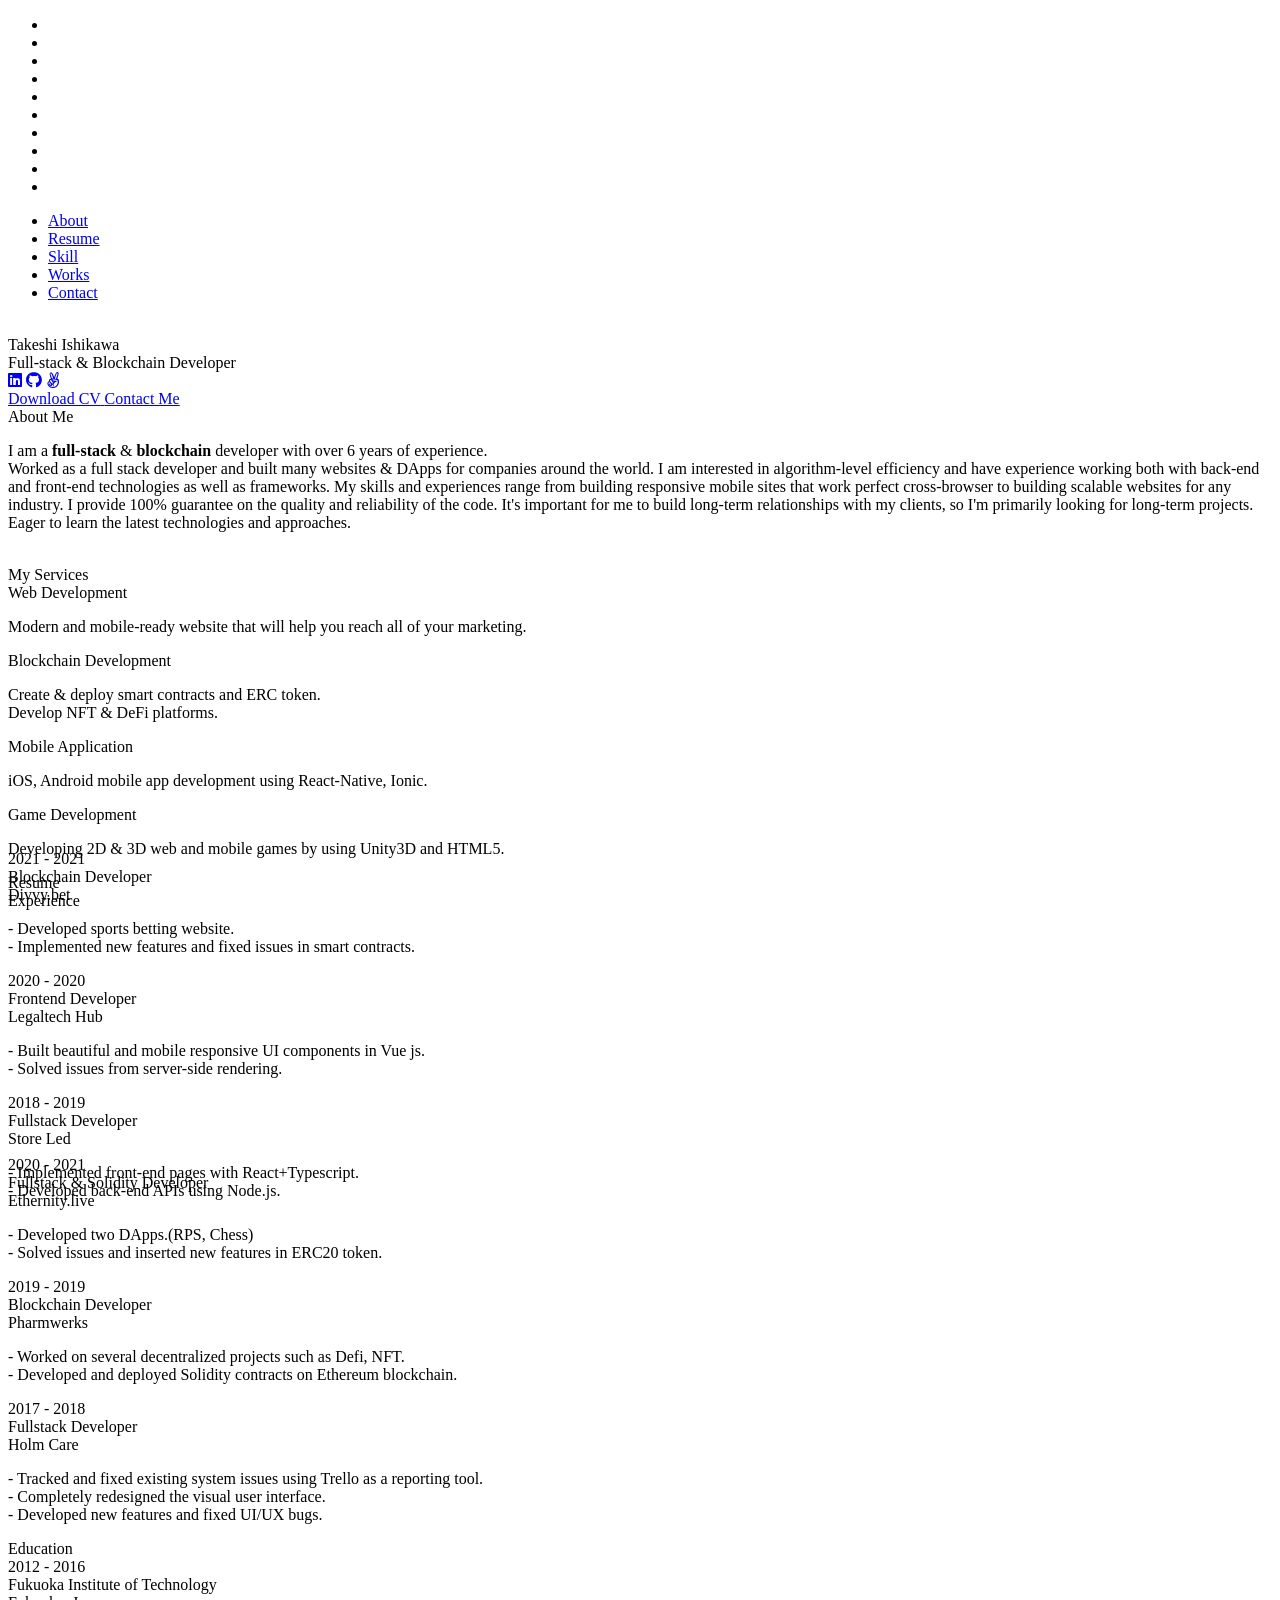
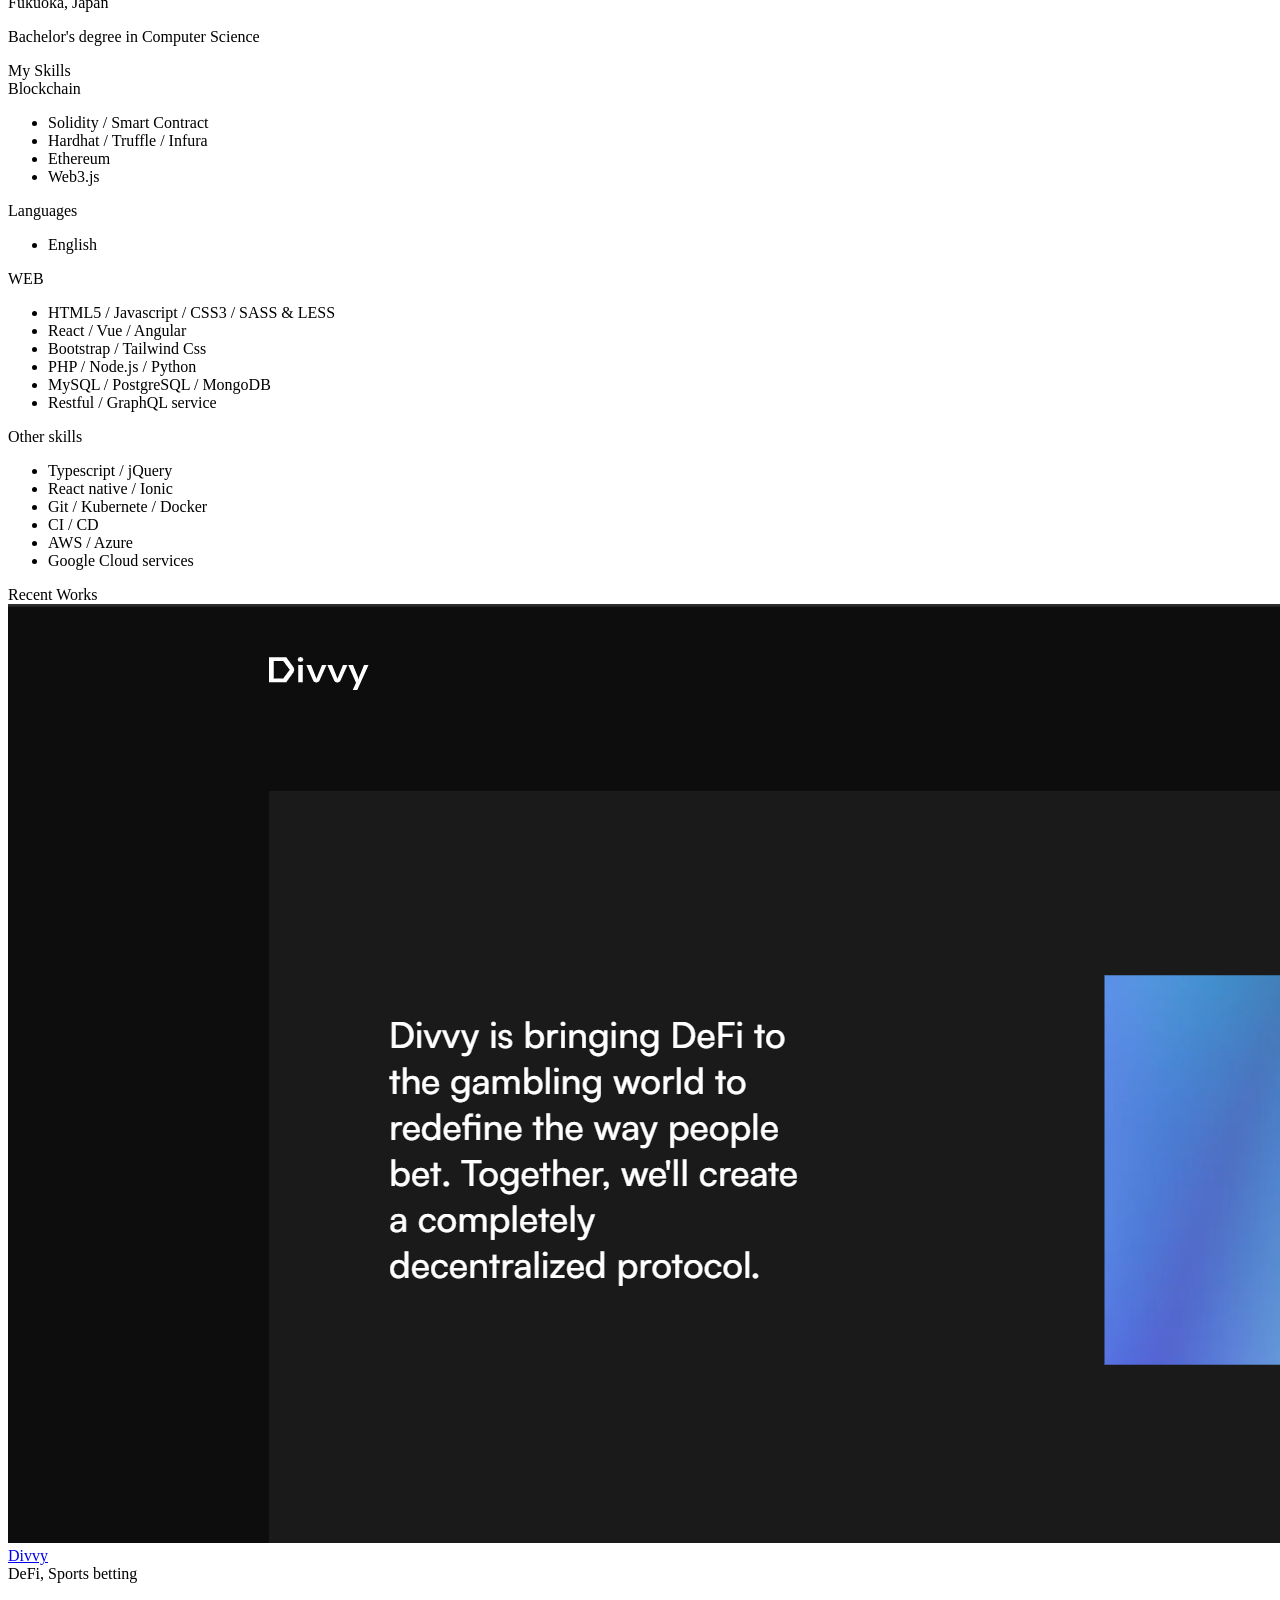
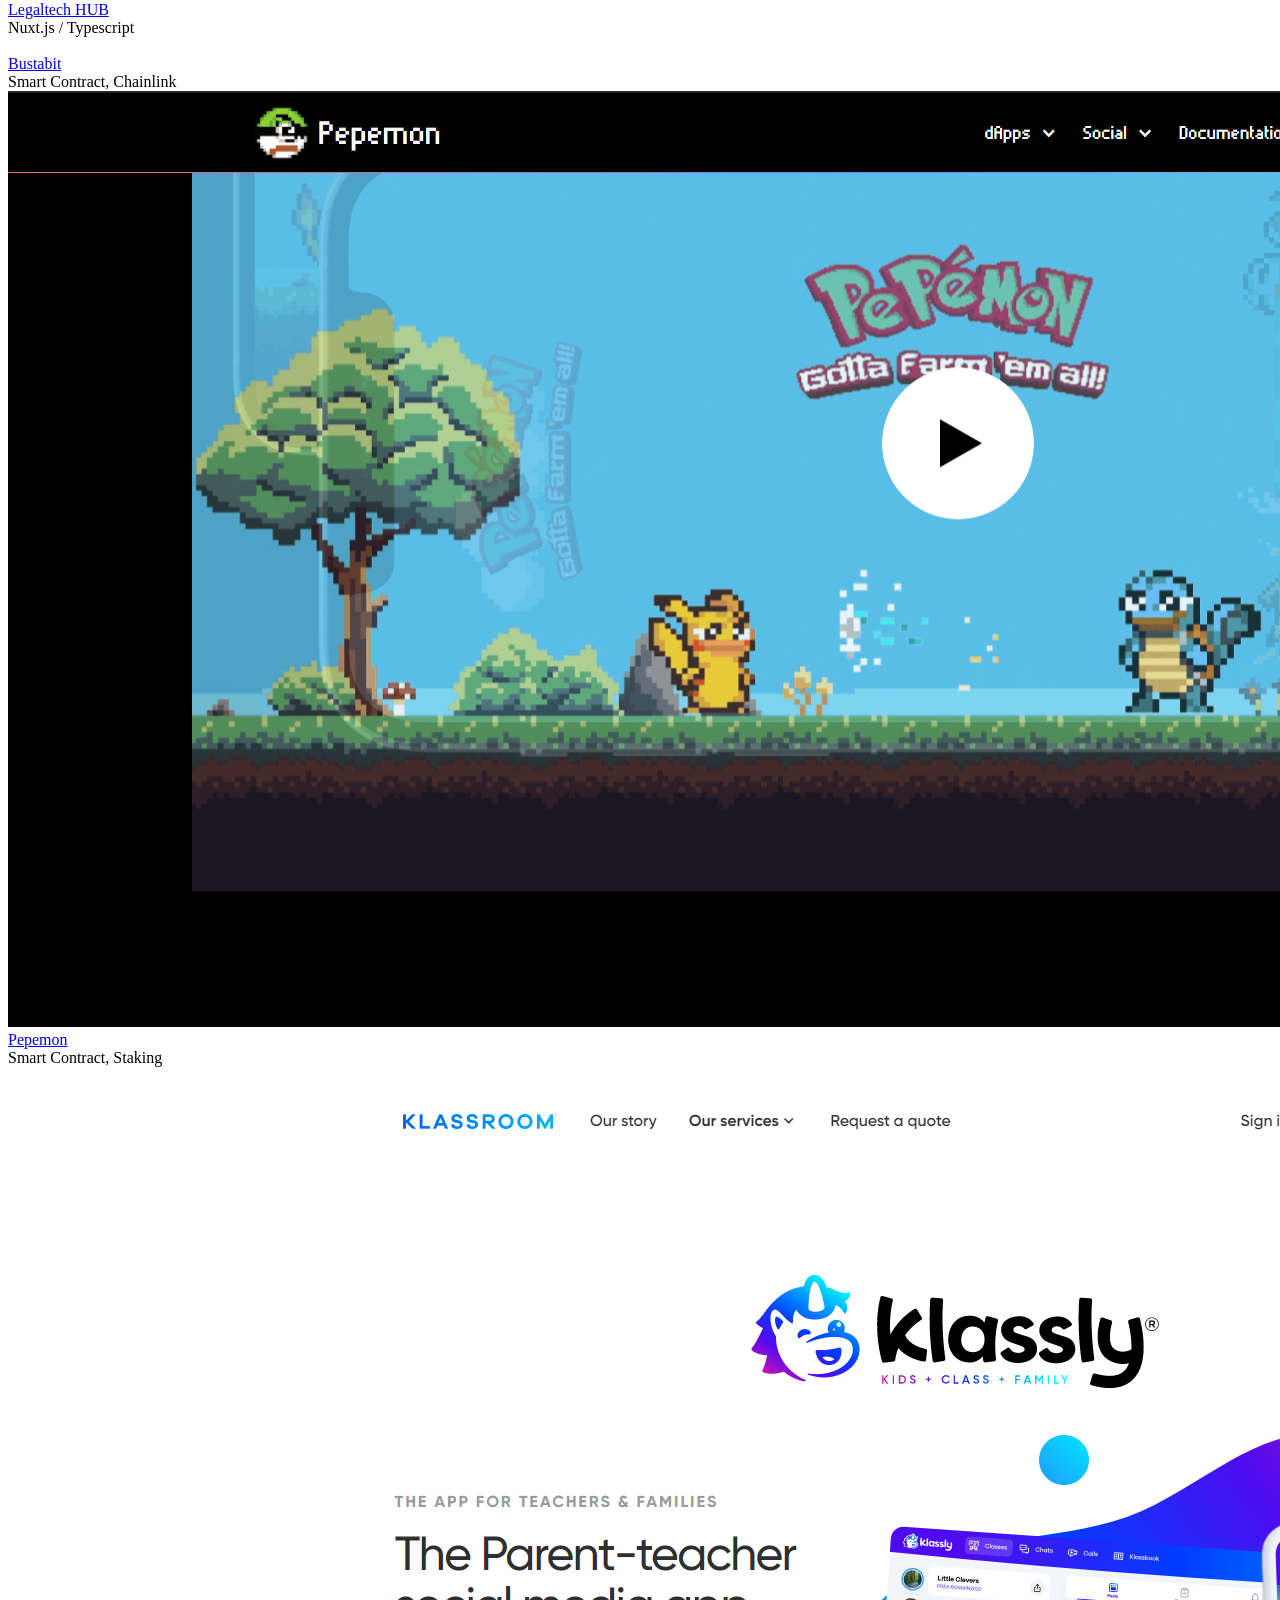
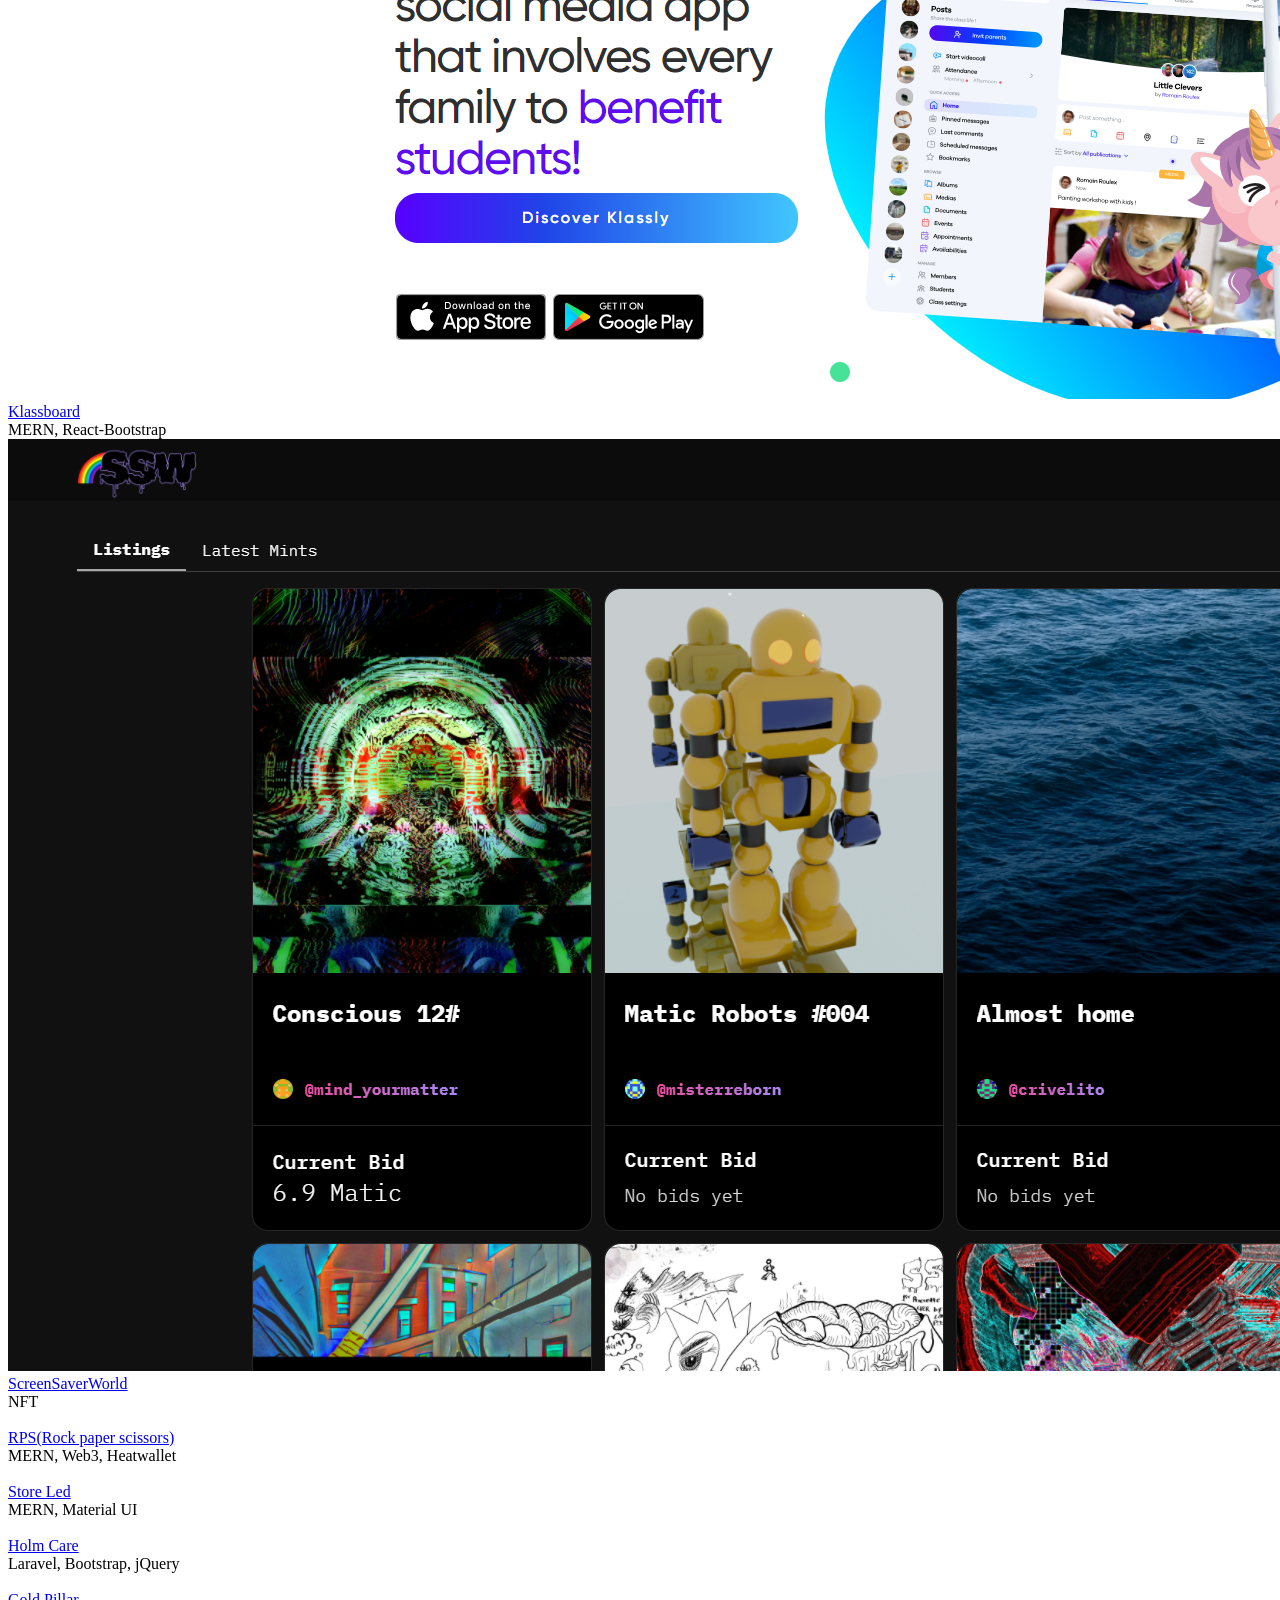
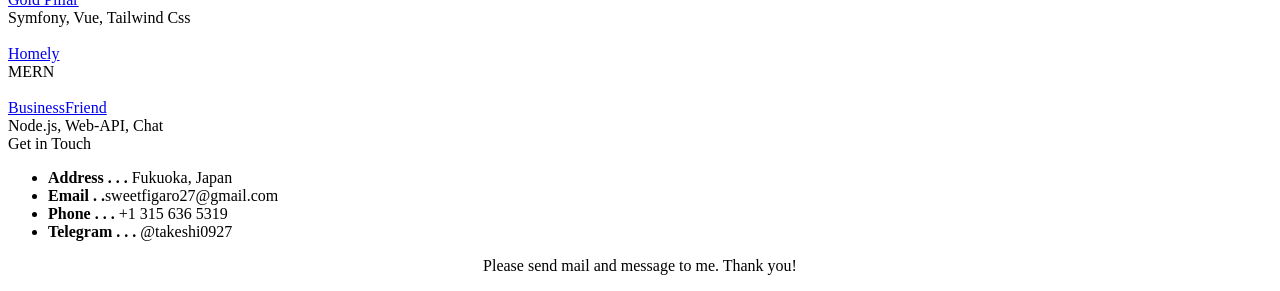
==== index.html @ c12cb17e "update resume" ====
<!DOCTYPE html>
<html lang="en">
<head>
	
	<!--
		Basic
	-->
	<meta charset="UTF-8" />
	<meta http-equiv="X-UA-Compatible" content="IE=edge"> 
	<title>Takeshi Ishikawa - Full-stack & Blockchain Developer</title>
	<meta name="viewport" content="width=device-width, initial-scale=1, maximum-scale=1" />
	<meta name="description" content="Takeshi Ishikawa Profile" />
	<meta name="keywords" content="Takeshi Ishikawa, Web Developer, Full-stack, Blockchain, Backend, Frontend, GraphQL, React, Vue, Angular, Laravel, Node.js" />
	<meta name="author" content="Takeshi Ishikawa" />
	
	<!-- Global site tag (gtag.js) - Google Analytics -->
	<script async src="https://www.googletagmanager.com/gtag/js?id=UA-156442046-1"></script>
	<script>
	window.dataLayer = window.dataLayer || [];
	function gtag(){dataLayer.push(arguments);}
	gtag('js', new Date());

	gtag('config', 'UA-156442046-1');
	</script>

	<!--
		Load Fonts
	-->
	<link href="https://fonts.googleapis.com/css?family=Poppins:100,100i,200,200i,300,300i,400,400i,500,500i,600,600i,700,700i,800,800i,900,900i" rel="stylesheet">
	<link rel="stylesheet" href="https://use.fontawesome.com/releases/v5.8.0/css/all.css">
	
	<!--
		Load CSS
	-->
	<link rel="stylesheet" href="css/basic.css" />
	<link rel="stylesheet" href="css/layout.css" />
	<link rel="stylesheet" href="css/blogs.css" />
	<link rel="stylesheet" href="css/ionicons.css" />
	<link rel="stylesheet" href="css/magnific-popup.css" />
	<link rel="stylesheet" href="css/animate.css" />
	<link rel="stylesheet" href="css/owl.carousel.css" />

	<!--
		Background Gradient
	-->
	<link rel="stylesheet" href="css/gradient.css" />
	
	<!--
		Template New-Skin
	-->
	<link rel="stylesheet" href="css/new-skin/new-skin.css" />

	<!--
		Template RTL
	-->
	<!--<link rel="stylesheet" href="css/rtl.css" />-->
	
	<!--
		Template Colors
	-->
	<link rel="stylesheet" href="css/template-colors/green.css" />

	<link rel="shortcut icon" href="images/favicons/favicon.ico">
	
</head>

<body>
	<div class="page new-skin">
		
		<!-- preloader -->
		<div class="preloader">
			<div class="centrize full-width">
				<div class="vertical-center">
					<div class="spinner">
						<div class="double-bounce1"></div>
						<div class="double-bounce2"></div>
					</div>
				</div>
			</div>
		</div>

		<!-- background -->
		<div class="background gradient">
			<ul class="bg-bubbles">
      <li></li>
      <li></li>
      <li></li>
      <li></li>
      <li></li>
      <li></li>
      <li></li>
      <li></li>
      <li></li>
      <li></li>
    </ul>
		</div>

		<!--
			Container
		-->
		<div class="container opened" data-animation-in="fadeInLeft" data-animation-out="fadeOutLeft">

			<!--
				Header
			-->
			<header class="header">

				<!-- menu -->
				<div class="top-menu">
					<ul>
						<li class="active">
							<a href="#about-card">
								<span class="icon ion-person"></span>
								<span class="link">About</span>
							</a>
						</li>
						<li>
							<a href="#resume-card">
								<span class="icon ion-android-list"></span>
								<span class="link">Resume</span>
							</a>
						</li>
						<li>
							<a href="#skill-card">
								<span class="icon ion-hammer"></span>
								<span class="link">Skill</span>
							</a>
						</li>
						<li>
							<a href="#works-card">
								<span class="icon ion-paintbrush"></span>
								<span class="link">Works</span>
							</a>
						</li>
						<li>
							<a href="#contacts-card">
								<span class="icon ion-at"></span>
								<span class="link">Contact</span>
							</a>
						</li>
					</ul>
				</div>

			</header>

			<!--
				Card - Started
			-->
			<div class="card-started" id="home-card">

				<!--
					Profile
				-->
				<div class="profile no-photo">

					<!-- profile image -->
					<img src="./images/man5_big.jpg" itempro="photo" width="1" height="1"/>
					<div class="slide" style="background-image: url(images/man5_big.jpg);"></div>

					<!-- profile photo -->
					<!-- <div class="image">
						<img src="images/profile.png" alt="" />
					</div> -->

					<!-- profile titles -->
					<div class="title">Takeshi Ishikawa</div>
					<div class="subtitle">Full-stack & Blockchain Developer</div>

					<!-- profile socials -->
					<div class="social">
						<!-- <a target="_blank" href="https://dribbble.com/"><span class="fab fa-dribbble"></span></a> -->
						<a target="_blank" href="https://www.linkedin.com/in/takeshi-ishikawa-ab3b02210/"><span class="fab fa-linkedin"></span></a>
						<a target="_blank" href="https://github.com/figaro27/"><span class="fab fa-github"></span></a>
						<a target="_blank" href="https://angel.co/u/takeshi-ishikawa/"><span class="fab fa-angellist"></span></a>
					</div>
					
					<!-- profile buttons -->
					<div class="lnks">
						<a href="Takeshi_Ishikawa_CV.pdf" class="lnk">
							<span class="text">Download CV</span>
							<span class="ion ion-archive"></span>
						</a>
						<a href="#" class="lnk discover">
							<span class="text">Contact Me</span>
							<span class="arrow"></span>
						</a>
					</div>

				</div>

			</div>

			<!-- 
				Card - About
			-->
			<div class="card-inner animated active" id="about-card">
				<div class="card-wrap">

					<!-- 
						About 
					-->
					<div class="content about">

						<!-- title -->
						<div class="title">About Me</div>

						<!-- content -->
						<div class="row">
							<div class="col col-d-12 col-t-12 col-m-12 border-line-v">
								<div class="text-box">
									<p>
                    I am a <b>full-stack</b> & <b>blockchain</b> developer with over 6 years of experience.<br/>
                    Worked as a full stack developer and built many websites & DApps for companies around the world.
                    I am interested in algorithm-level efficiency and have experience working both with back-end and front-end technologies as well as frameworks.
                    My skills and experiences range from building responsive mobile sites that work perfect cross-browser to building scalable websites for any industry. I provide 100% guarantee on the quality and reliability of the code.
                    It's important for me to build long-term relationships with my clients, so I'm primarily looking for long-term projects.<br/ >
                    Eager to learn the latest technologies and approaches.
                    <br/><br/>
									</p>								
								</div>
							</div>
							<div class="clear"></div>
						</div>

					</div>

					<!--
						Services
					-->
					<div class="content services">

						<!-- title -->
						<div class="title">My Services</div>

						<!-- content -->
						<div class="row service-items border-line-v">

							<!-- service item -->
							<div class="col col-d-6 col-t-6 col-m-12 border-line-h">
								<div class="service-item">
									<div class="icon"><span class="ion ion-code"></span></div>
									<div class="name">Web Development</div>
									<p>
										Modern and mobile-ready website that will help you 
										reach all of your marketing.
									</p>
								</div>
							</div>

              		<!-- service item -->
							<div class="col col-d-6 col-t-6 col-m-12 border-line-h">
								<div class="service-item">
									<div class="icon"><span class="ion ion-chatbubble"></span></div>
									<div class="name">Blockchain Development</div>
									<p>
										Create & deploy smart contracts and ERC token. <br/> 
                    Develop NFT & DeFi platforms.
									</p>
								</div>
							</div>

							<!-- service item -->
							<div class="col col-d-6 col-t-6 col-m-12">
								<div class="service-item">
									<div class="icon"><span class="ion ion-iphone"></span></div>
									<div class="name">Mobile Application</div>
									<p>
										iOS, Android mobile app development using React-Native, Ionic.
									</p>
								</div>
							</div>					

							<!-- service item -->
							<div class="col col-d-6 col-t-6 col-m-12">
								<div class="service-item">
									<div class="icon"><span class="ion ion-ios-game-controller-b"></span></div>
									<div class="name">Game Development</div>
									<p>
										Developing 2D & 3D web and mobile games by using Unity3D and HTML5.
									</p>
								</div>
							</div>

							<div class="clear"></div>
						</div>

					</div>

				</div>
			</div>

			<!--
				Card - Resume
			-->
			<div class="card-inner" id="resume-card">
				<div class="card-wrap">
					<!--
						Resume
					-->
					<div class="content resume">

						<!-- title -->
						<div class="title">Resume</div>

            <!-- content -->
            <div class="row">

							<!-- experience -->
							<div class="col col-d-12 col-t-12 col-m-12 border-line-v">
								<div class="resume-title border-line-h">
									<div class="icon"><i class="ion ion-briefcase"></i></div>
									<div class="name">Experience</div>
                </div>
              </div>
            </div>
						<div class="row">
							<!-- experience -->
							<div class="col col-d-6 col-t-6 col-m-12 border-line-v" style="margin-top: -60px;">
								<div class="resume-items">
									<div class="resume-item border-line-h">
										<div class="date">2021 - 2021</div>
										<div class="name">Blockchain Developer</div>
										<div class="company">Divvy.bet</div>
										<p>
											- Developed sports betting website.<br/>
											- Implemented new features and fixed issues in smart contracts.
										</p>
									</div>
                  					
									<div class="resume-item border-line-h">
										<div class="date">2020 - 2020</div>
										<div class="name">Frontend Developer</div>
										<div class="company">Legaltech Hub</div>
										<p>
                      						- Built beautiful and mobile responsive UI components in Vue js.<br/>
											- Solved issues from server-side rendering.
										</p>
									</div>		
													
									<div class="resume-item border-line-h">
										<div class="date">2018 - 2019</div>
										<div class="name">Fullstack Developer</div>
										<div class="company">Store Led</div>
										<p>
											- Implemented front‐end pages with React+Typescript.<br/>
											- Developed back‐end APIs using Node.js.
										</p>
									</div>
							
								</div>
							</div>

							<!-- education -->
							<div class="col col-d-6 col-t-6 col-m-12 border-line-v" style="margin-top: -60px;">                
								<div class="resume-items">	
									<div class="resume-item border-line-h">
										<div class="date">2020 - 2021</div>
										<div class="name">Fullstack & Solidity Developer</div>
										<div class="company">Ethernity.live</div>
										<p>
											- Developed two DApps.(RPS, Chess)<br/>
											- Solved issues and inserted new features in ERC20 token.
										</p>
									</div>				
									<div class="resume-item border-line-h">
										<div class="date">2019 - 2019</div>
										<div class="name">Blockchain Developer</div>
										<div class="company">Pharmwerks</div>
										<p>
											- Worked on several decentralized projects such as Defi, NFT.<br/>
											- Developed and deployed Solidity contracts on Ethereum blockchain.
										</p>
									</div>		
									<div class="resume-item border-line-h">
										<div class="date">2017 - 2018</div>
										<div class="name">Fullstack Developer</div>
										<div class="company">Holm Care</div>
										<p>
											- Tracked and fixed existing system issues using Trello as a reporting tool.<br/>
											- Completely redesigned the visual user interface.<br/>
											- Developed new features and fixed UI/UX bugs.
										</p>
									</div>						
								</div>
							</div>

							<div class="clear"></div>
            </div>
            
						<!-- content -->
						<div class="row">
							<!-- experience -->
							<div class="col col-d-12 col-t-12 col-m-12">
								<div class="resume-title border-line-h">
									<div class="icon"><i class="ion ion-university"></i></div>
									<div class="name">Education</div>
								</div>
								<div class="resume-items">
									<div class="resume-item border-line-h">
										<div class="date">2012 - 2016</div>
										<div class="name">Fukuoka Institute of Technology</div>
										<div class="company">Fukuoka, Japan</div>
										<p>
											Bachelor's degree in Computer Science
										</p>
                  </div>
                </div>
              </div>
              <div class="clear"></div>
            </div>

					</div>

				</div>
			</div>

			<!--
				Card - Skill
			-->
			<div class="card-inner" id="skill-card">
				<div class="card-wrap">
					<!--
						Skills
					-->
					<div class="content skills">

						<!-- title -->
						<div class="title">My Skills</div>
					
						<!-- content -->
						<div class="row">
						
							<!-- skill item -->
              <div class="col col-d-6 col-t-6 col-m-12 border-line-v">
								<div class="skills-list">
									<div class="skill-title border-line-h">
										<div class="icon"><i class="ion ion-ios-browsers"></i></div>
										<div class="name">Blockchain</div>
									</div>
									<ul>	
										<li class="border-line-h"> 
											<div class="name">Solidity / Smart Contract</div>
											<div class="progress">
												<div class="percentage" style="width:95%;"></div>
											</div>
										</li>	
										<li class="border-line-h">
											<div class="name">Hardhat / Truffle / Infura</div>
											<div class="progress">
												<div class="percentage" style="width:90%;"></div>
											</div>
										</li>

                    					<li class="border-line-h"> 
											<div class="name">Ethereum</div>
											<div class="progress">
												<div class="percentage" style="width:90%;"></div>
											</div>
										</li>																
										<li class="border-line-h">
											<div class="name">Web3.js</div>
											<div class="progress">
												<div class="percentage" style="width:90%;"></div>
											</div>
										</li>
                    				
									</ul>
								</div>
							</div>				

							<!-- skill item -->
							<div class="col col-d-6 col-t-6 col-m-12 border-line-v">
								<div class="skills-list dotted">
									<div class="skill-title border-line-h">
										<div class="icon"><i class="ion ion-flag"></i></div>
										<div class="name">Languages</div>
									</div>
									<ul>
										<li class="border-line-h"> 
											<div class="name">English</div>
											<div class="progress">
												<div class="percentage" style="width:80%;"></div>
											</div>
										</li>									
									</ul>
								</div>
							</div>

							<!-- skill item -->
							<div class="col col-d-6 col-t-6 col-m-12 border-line-v">
								<div class="skills-list">
									<div class="skill-title border-line-h">
										<div class="icon"><i class="ion ion-code"></i></div>
										<div class="name">WEB</div>
									</div>
									<ul>
                    <li class="border-line-h"> 
											<div class="name">HTML5 / Javascript / CSS3 / SASS & LESS</div>
											<div class="progress">
												<div class="percentage" style="width:100%;"></div>
											</div>
										</li>
                    <li>
											<div class="name">React / Vue / Angular</div>
											<div class="progress">
												<div class="percentage" style="width:95%;"></div>
											</div>
										</li>     
										<li class="border-line-h"> 
											<div class="name">Bootstrap / Tailwind Css</div>
											<div class="progress">
												<div class="percentage" style="width:95%;"></div>
											</div>
										</li>                              						
										<li> 
											<div class="name">PHP / Node.js / Python</div>
											<div class="progress">
												<div class="percentage" style="width:90%;"></div>
											</div>
										</li>	
                    <li> 
											<div class="name">MySQL / PostgreSQL / MongoDB</div>
											<div class="progress">
												<div class="percentage" style="width:90%;"></div>
											</div>
										</li>								
										<li> 
											<div class="name">Restful / GraphQL service</div>
											<div class="progress">
												<div class="percentage" style="width:85%;"></div>
											</div>
                    </li>                 
									</ul>
								</div>
							</div>

							<!-- skill item -->
							<div class="col col-d-6 col-t-6 col-m-12 border-line-v">
								<div class="skills-list list">
									<div class="skill-title border-line-h">
										<div class="icon"><i class="ion ion-android-list"></i></div>
										<div class="name">Other skills</div>
									</div>
									<ul>
                    <li>
                      <div class="name">Typescript / jQuery</div>
                    </li>								
										<li> 
											<div class="name">React native / Ionic</div>
										</li>								
										<li> 
											<div class="name">Git / Kubernete / Docker</div>
										</li>
                    <li> 
											<div class="name">CI / CD</div>
										</li>
										<li> 
											<div class="name">AWS / Azure</div>
										</li>
										<li> 
											<div class="name">Google Cloud services</div>
										</li>
									</ul>
								</div>
							</div>
							
							<div class="clear"></div>
						</div>
						
					</div>

				</div>
			</div>


			<!--
				Card - Works
			-->
			<div class="card-inner" id="works-card">
				<div class="card-wrap">

					<!--
						Works
					-->
					<div class="content works">

						<!-- title -->
						<div class="title">Recent Works</div>

						<!-- filters -->		

						<!-- content -->
						<div class="row grid-items border-line-v">  
							<div class="col col-d-6 col-t-6 col-m-12 grid-item web border-line-h">
								<div class="box-item">
									<div class="image">
										<a href="https://divvy.bet/" target="_blank" class="">
											<img src="images/works/divvy.png" alt="" />
											<span class="info">
												<span class="ion ion-images"></span>
											</span>
										</a>
									</div>
									<div class="desc">
										<a href="https://divvy.bet/" target="_blank" class="name">Divvy</a>
										<div class="category">DeFi, Sports betting</div>
									</div>									
								</div>
							</div>            
							<div class="col col-d-6 col-t-6 col-m-12 grid-item web border-line-h">
								<div class="box-item">
									<div class="image">
										<a href="https://legaltechnologyhub.com/" target="_blank" class="">
											<img src="images/works/legal.png" alt="" />
											<span class="info">
												<span class="ion ion-images"></span>
											</span>
										</a>
									</div>
									<div class="desc">
										<a href="https://legaltechnologyhub.com/" target="_blank" class="name">Legaltech HUB</a>
										<div class="category">Nuxt.js / Typescript</div>
									</div>									
								</div>
							</div>

							<div class="col col-d-6 col-t-6 col-m-12 grid-item web border-line-h">
								<div class="box-item">
									<div class="image">
										<a href="https://bustabit.com/" target="_blank" class="">
											<img src="images/works/bustabit.png" alt="" />
											<span class="info">
												<span class="ion ion-images"></span>
											</span>
										</a>
									</div>
									<div class="desc">
										<a href="https://bustabit.com/" target="_blank" class="name">Bustabit</a>
										<div class="category">Smart Contract, Chainlink</div>
									</div>									
								</div>
							</div>	

							<div class="col col-d-6 col-t-6 col-m-12 grid-item web border-line-h">
								<div class="box-item">
									<div class="image">
										<a href="https://pepemon.finance/" target="_blank" class="">
											<img src="images/works/pepemon.png" alt="" />
											<span class="info">
												<span class="ion ion-images"></span>
											</span>
										</a>
									</div>
									<div class="desc">
										<a href="https://pepemon.finance/" target="_blank" class="name">Pepemon</a>
										<div class="category">Smart Contract, Staking</div>
									</div>									
								</div>
							</div>	

							<div class="col col-d-6 col-t-6 col-m-12 grid-item web border-line-h">
								<div class="box-item">
									<div class="image">
										<a href="https://klassroom.co/" target="_blank" class="">
											<img src="images/works/klassroom.png" alt="" />
											<span class="info">
												<span class="ion ion-images"></span>
											</span>
										</a>
									</div>
									<div class="desc">
										<a href="https://klassroom.co/" target="_blank" class="name">Klassboard</a>
										<div class="category">MERN, React-Bootstrap</div>
									</div>									
								</div>
							</div>	

							<div class="col col-d-6 col-t-6 col-m-12 m-b-8 grid-item web border-line-h">
								<div class="box-item">
									<div class="image">
										<a href="https://www.screensaver.world/" target="_blank" class="">
											<img src="images/works/screensaver.png" alt="" />
											<span class="info">
												<span class="ion ion-images"></span>
											</span>
										</a>
									</div>
									<div class="desc">
										<a href="https://www.screensaver.world/" target="_blank" class="name">ScreenSaverWorld</a>
										<div class="category">NFT</div>
									</div>									
								</div>
							</div>
							
							<div class="col col-d-6 col-t-6 col-m-12 grid-item web border-line-h">
								<div class="box-item">
									<div class="image">
										<a href="https://rps.ethernity.live/" target="_blank" class="">
											<img src="images/works/rps.png" alt="" />
											<span class="info">
												<span class="ion ion-images"></span>
											</span>
										</a>
									</div>
									<div class="desc">
										<a href="https://rps.ethernity.live/" target="_blank" class="name">RPS(Rock paper scissors)</a>
										<div class="category">MERN, Web3, Heatwallet</div>
									</div>									
								</div>
							</div>	

              				<div class="col col-d-6 col-t-6 col-m-12 grid-item web border-line-h">
								<div class="box-item">
									<div class="image">
										<a href="https://www.storeled.fr/" target="_blank" class="">
											<img src="images/works/storeled.png" alt="" />
											<span class="info">
												<span class="ion ion-images"></span>
											</span>
										</a>
									</div>
									<div class="desc">
										<a href="https://www.storeled.fr/" target="_blank" class="name">Store Led</a>
										<div class="category">MERN, Material UI</div>
									</div>									
								</div>
							</div>			
              
              				<div class="col col-d-6 col-t-6 col-m-12 grid-item web border-line-h">
								<div class="box-item">
									<div class="image">
										<a href="https://holmcare.com/" target="_blank" class="">
											<img src="images/works/holmcare.png" alt="" />
											<span class="info">
												<span class="ion ion-images"></span>
											</span>
										</a>
									</div>
									<div class="desc">
										<a href="https://holmcare.com/" target="_blank" class="name">Holm Care</a>
										<div class="category">Laravel, Bootstrap, jQuery</div>
									</div>									
								</div>
							</div>			

             				<div class="col col-d-6 col-t-6 col-m-12 grid-item web border-line-h">
								<div class="box-item">
									<div class="image">
										<a href="https://goldpillar.global/" target="_blank" class="">
											<img src="images/works/goldpillar.png" alt="" />
											<span class="info">
												<span class="ion ion-images"></span>
											</span>
										</a>
									</div>
									<div class="desc">
										<a href="https://goldpillar.global/" target="_blank" class="name">Gold Pillar</a>
										<div class="category">Symfony, Vue, Tailwind Css</div>
									</div>									
								</div>
							</div>	
							
              				<div class="col col-d-6 col-t-6 col-m-12 grid-item web border-line-h">
								<div class="box-item">
									<div class="image">
										<a href="https://www.homely.com.au/" target="_blank" class="">
											<img src="images/works/homely.png" alt="" />
											<span class="info">
												<span class="ion ion-images"></span>
											</span>
										</a>
									</div>
									<div class="desc">
										<a href="https://www.homely.com.au/" target="_blank" class="name">Homely</a>
										<div class="category">MERN</div>
									</div>									
								</div>
							</div>

							<div class="col col-d-6 col-t-6 col-m-12 m-b-8 grid-item web chat border-line-h">
								<div class="box-item">
									<div class="image">
										<a href="#" class="has-popup-media">
											<img src="images/works/business.jpg" alt="" />
											<span class="info">
												<span class="ion ion-images"></span>
											</span>
										</a>
									</div>
									<div class="desc">
										<a href="https://www.businessfriend.com/" target="_blank" class="name">BusinessFriend</a>
										<div class="category">Node.js, Web-API, Chat</div>
									</div>								
								</div>
							</div>

							<div class="clear"></div>
						</div>

					</div>

				</div>
			</div>

			<!--
				Card - Contacts
			-->
			<div class="card-inner contacts" id="contacts-card">
				<div class="card-wrap">

					<!--
						Conacts Info
					-->
					<div class="content contacts">

						<!-- title -->
						<div class="title">Get in Touch</div>

						<!-- content -->
						<div class="row">
							<div class="col col-d-12 col-t-12 col-m-12 border-line-v">
								<!-- <div class="map" id="map"></div> -->
								<div class="info-list">
									<ul>
										<li><strong>Address . . .</strong> Fukuoka, Japan</li>
										<li><strong>Email . .</strong>sweetfigaro27@gmail.com</li>
										<li><strong>Phone . . .</strong> +1 315 636 5319</li>
										<li><strong>Telegram . . .</strong> @takeshi0927</li>
									</ul>
								</div>
							</div>
							<div class="clear"></div>
						</div>

						<div class="row">
							<div class="col col-d-12 col-t-12 col-m-12 border-line-v">
								<p style="text-align: center;">
									Please send mail and message to me. Thank you!
								</p>
							</div>
						</div>

					</div>

				</div>
			</div>

		</div>
	</div>
	
	<!--
		jQuery Scripts
	-->
	<script src="js/jquery.min.js"></script>
	<script src="js/jquery.validate.js"></script>
	<script src="js/jquery.magnific-popup.js"></script>
	<script src="js/imagesloaded.pkgd.js"></script>
	<script src="js/isotope.pkgd.js"></script>
	<script src="js/jquery.slimscroll.js"></script>
	<script src="js/owl.carousel.js"></script>
	
	<script src="js/scripts.js"></script>
</body>
</html>
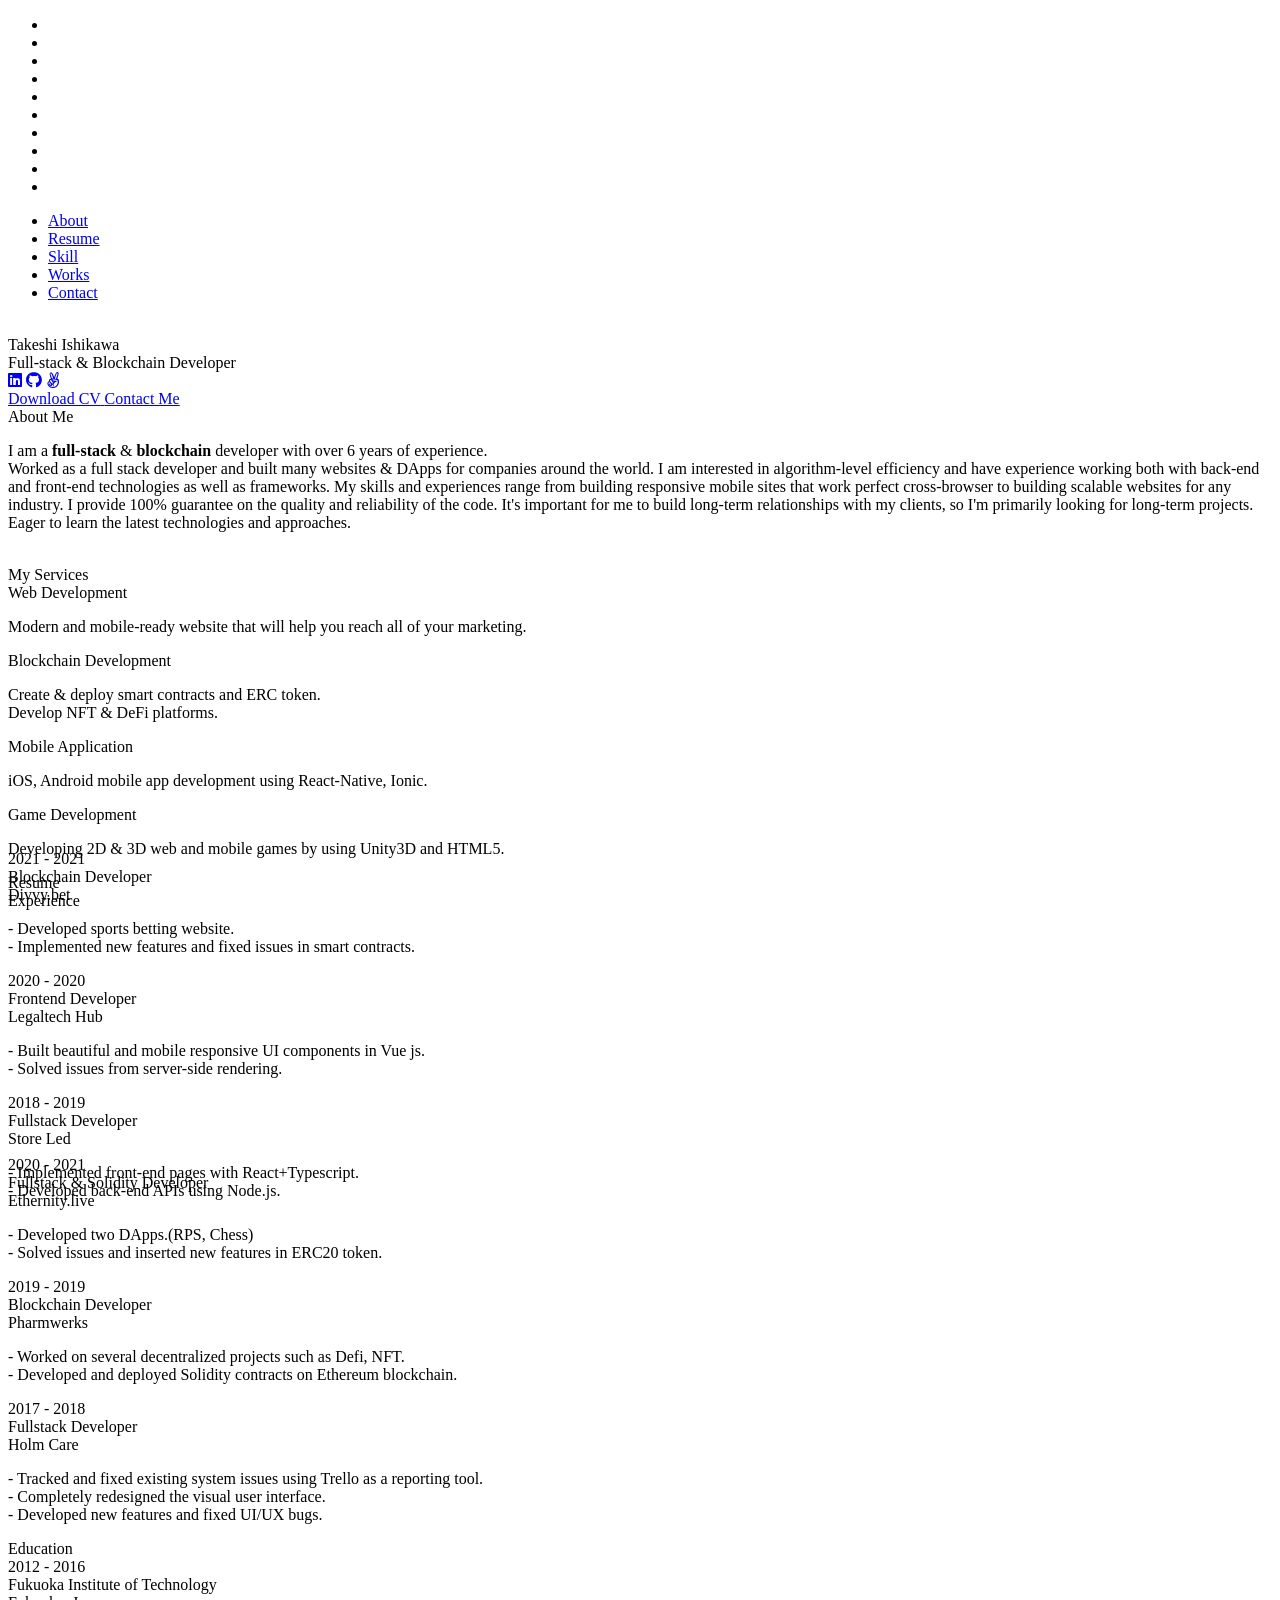
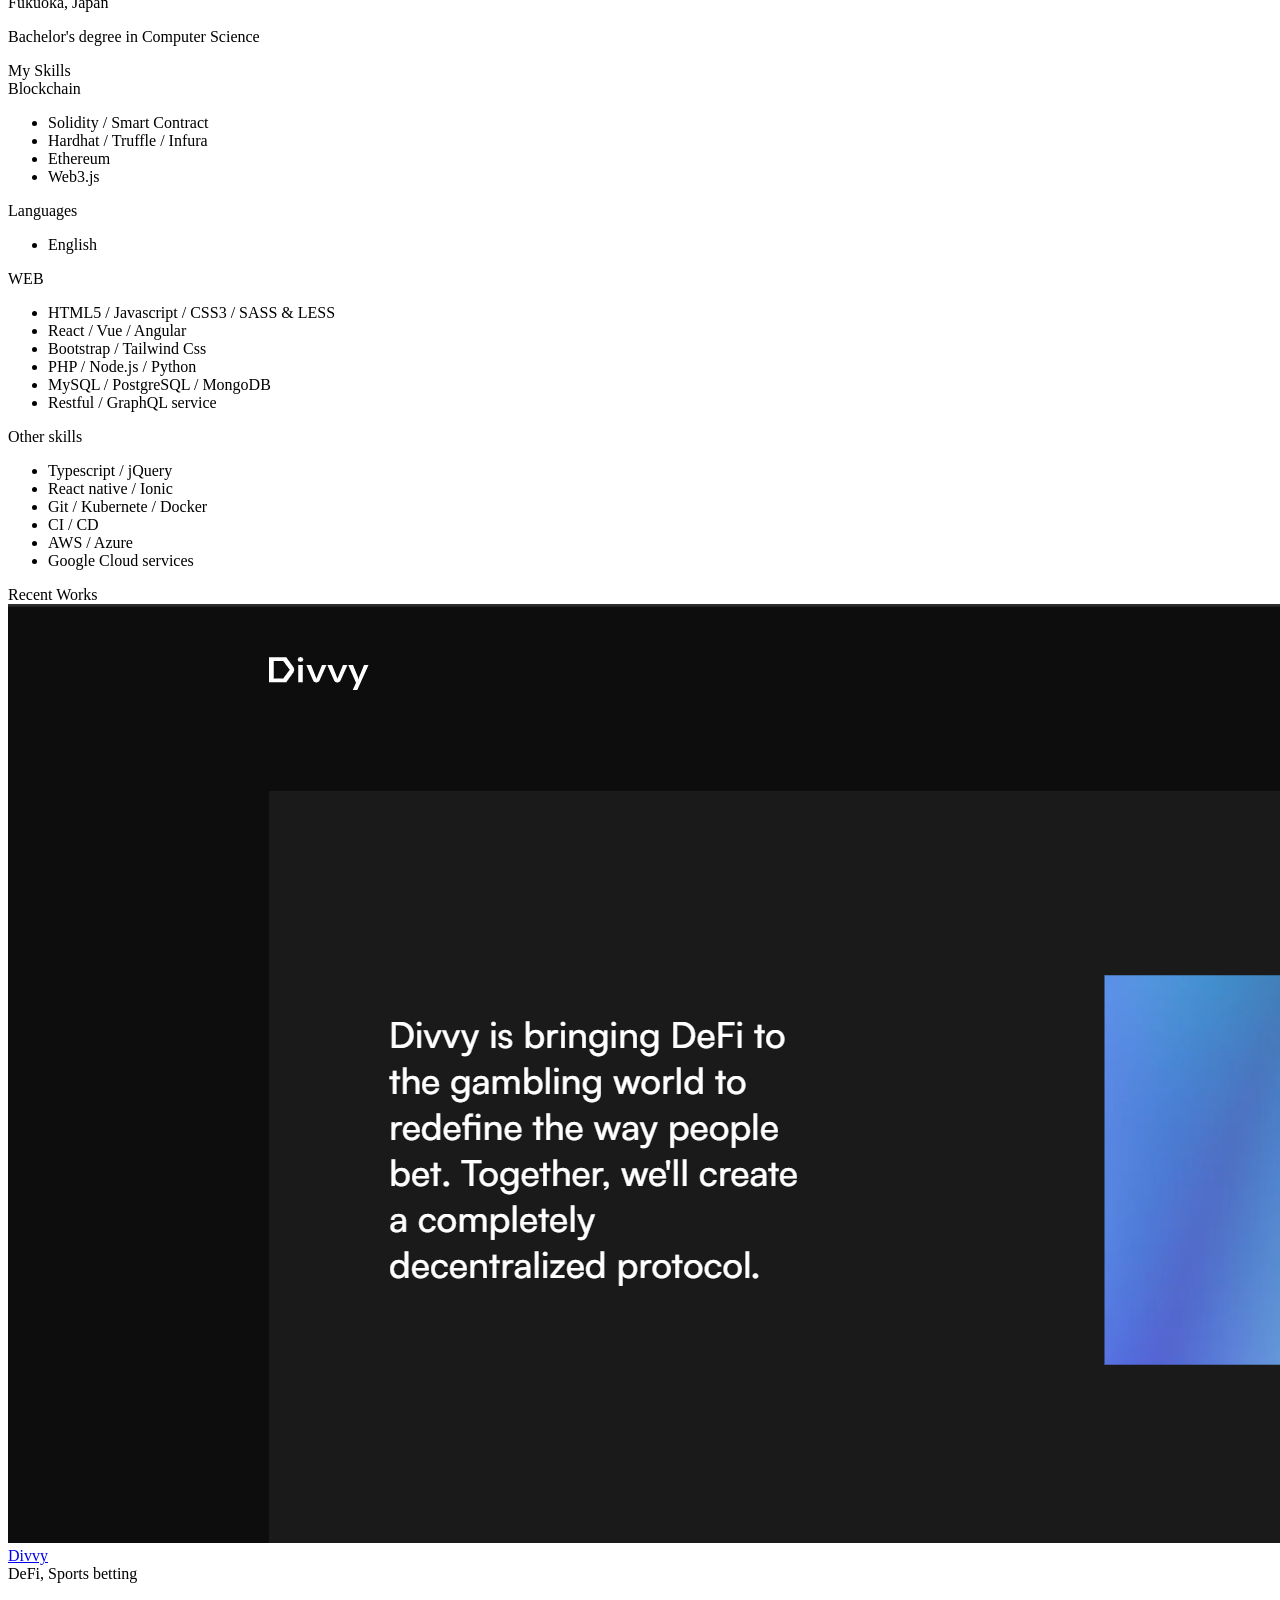
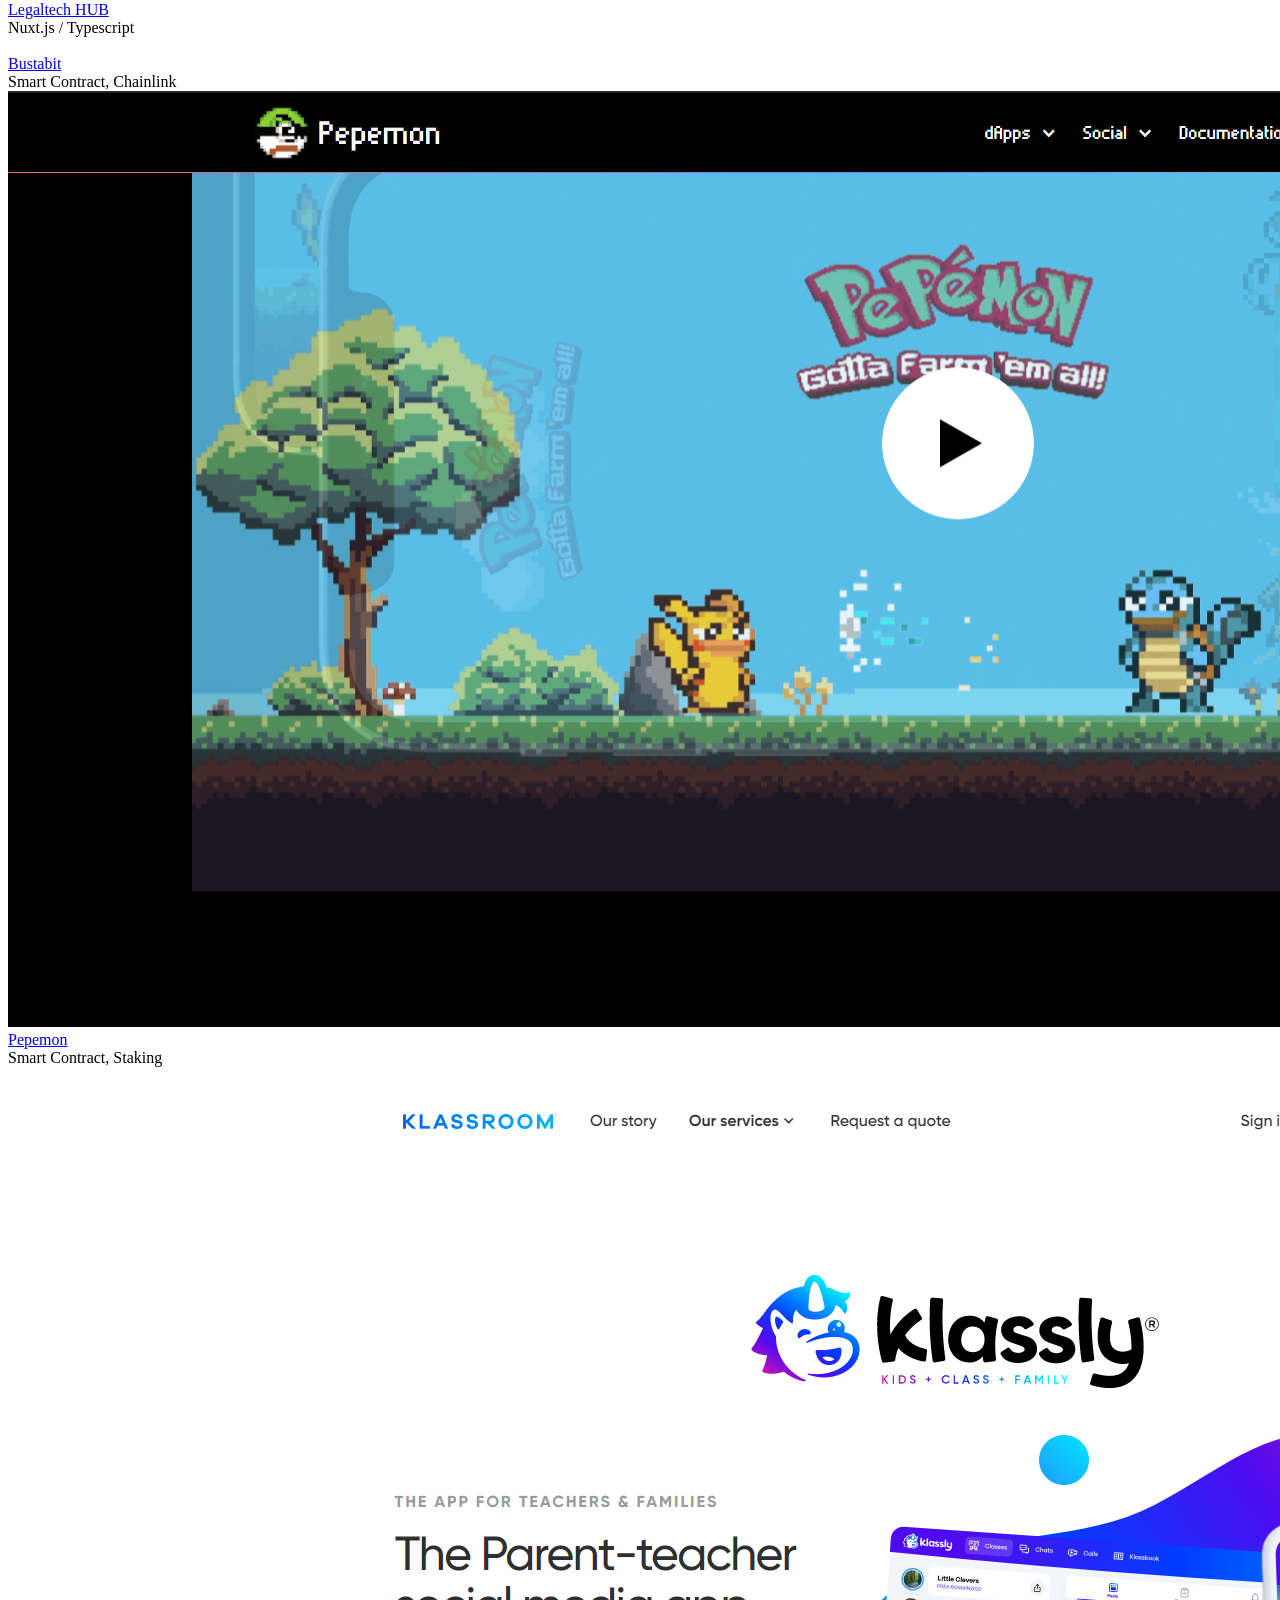
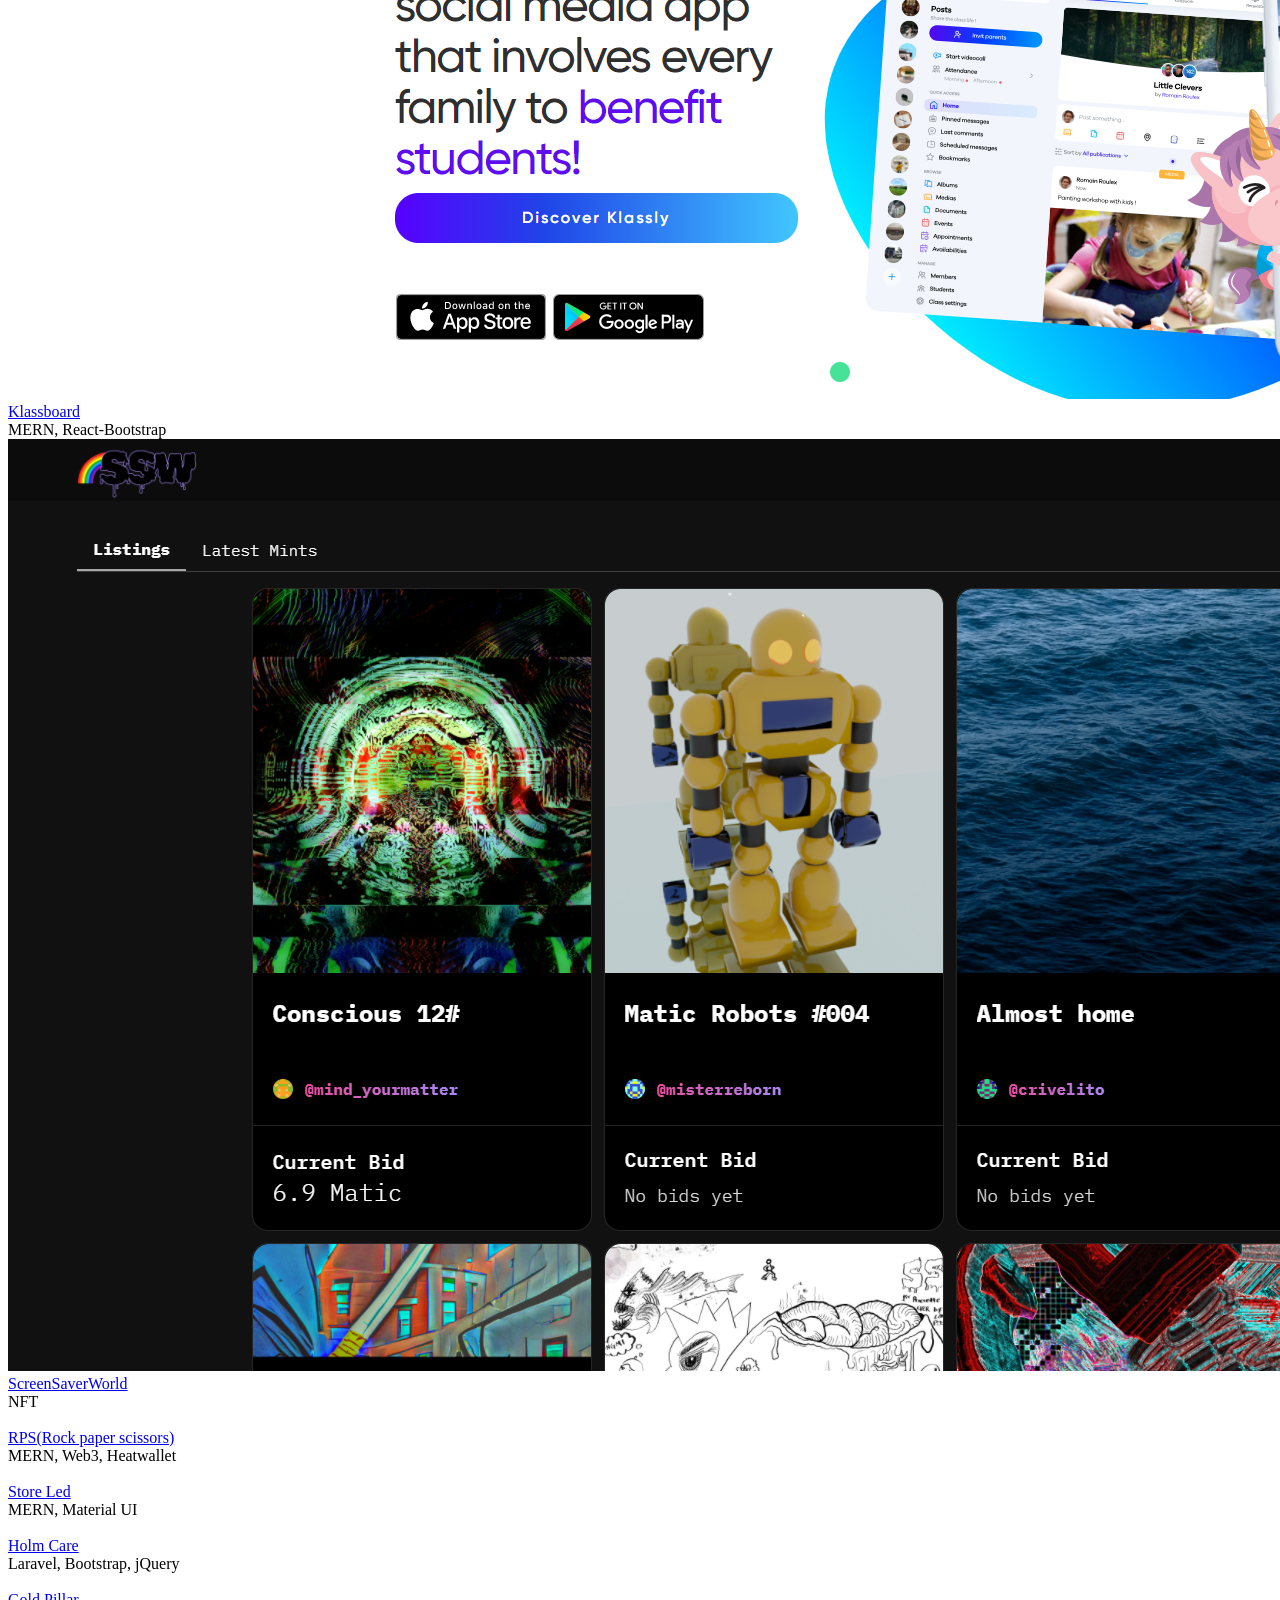
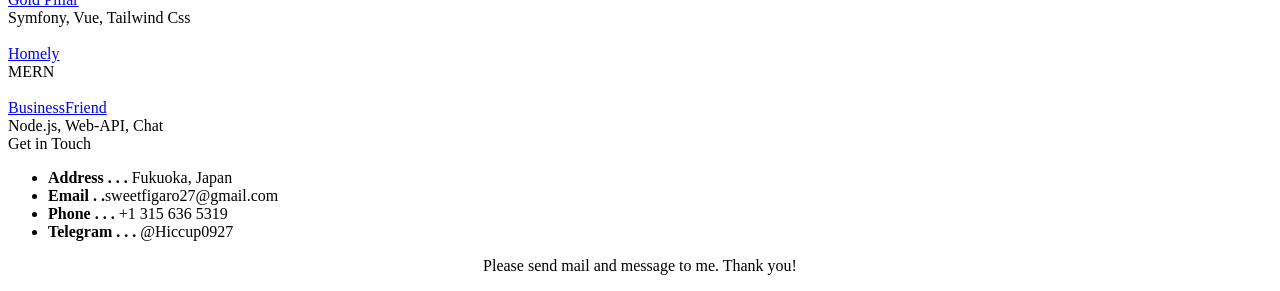
==== commit 41bea561: "change telegram account name" ====
--- a/index.html
+++ b/index.html
@@ -825,7 +825,7 @@
 										<li><strong>Address . . .</strong> Fukuoka, Japan</li>
 										<li><strong>Email . .</strong>sweetfigaro27@gmail.com</li>
 										<li><strong>Phone . . .</strong> +1 315 636 5319</li>
-										<li><strong>Telegram . . .</strong> @takeshi0927</li>
+										<li><strong>Telegram . . .</strong> @Hiccup0927</li>
 									</ul>
 								</div>
 							</div>
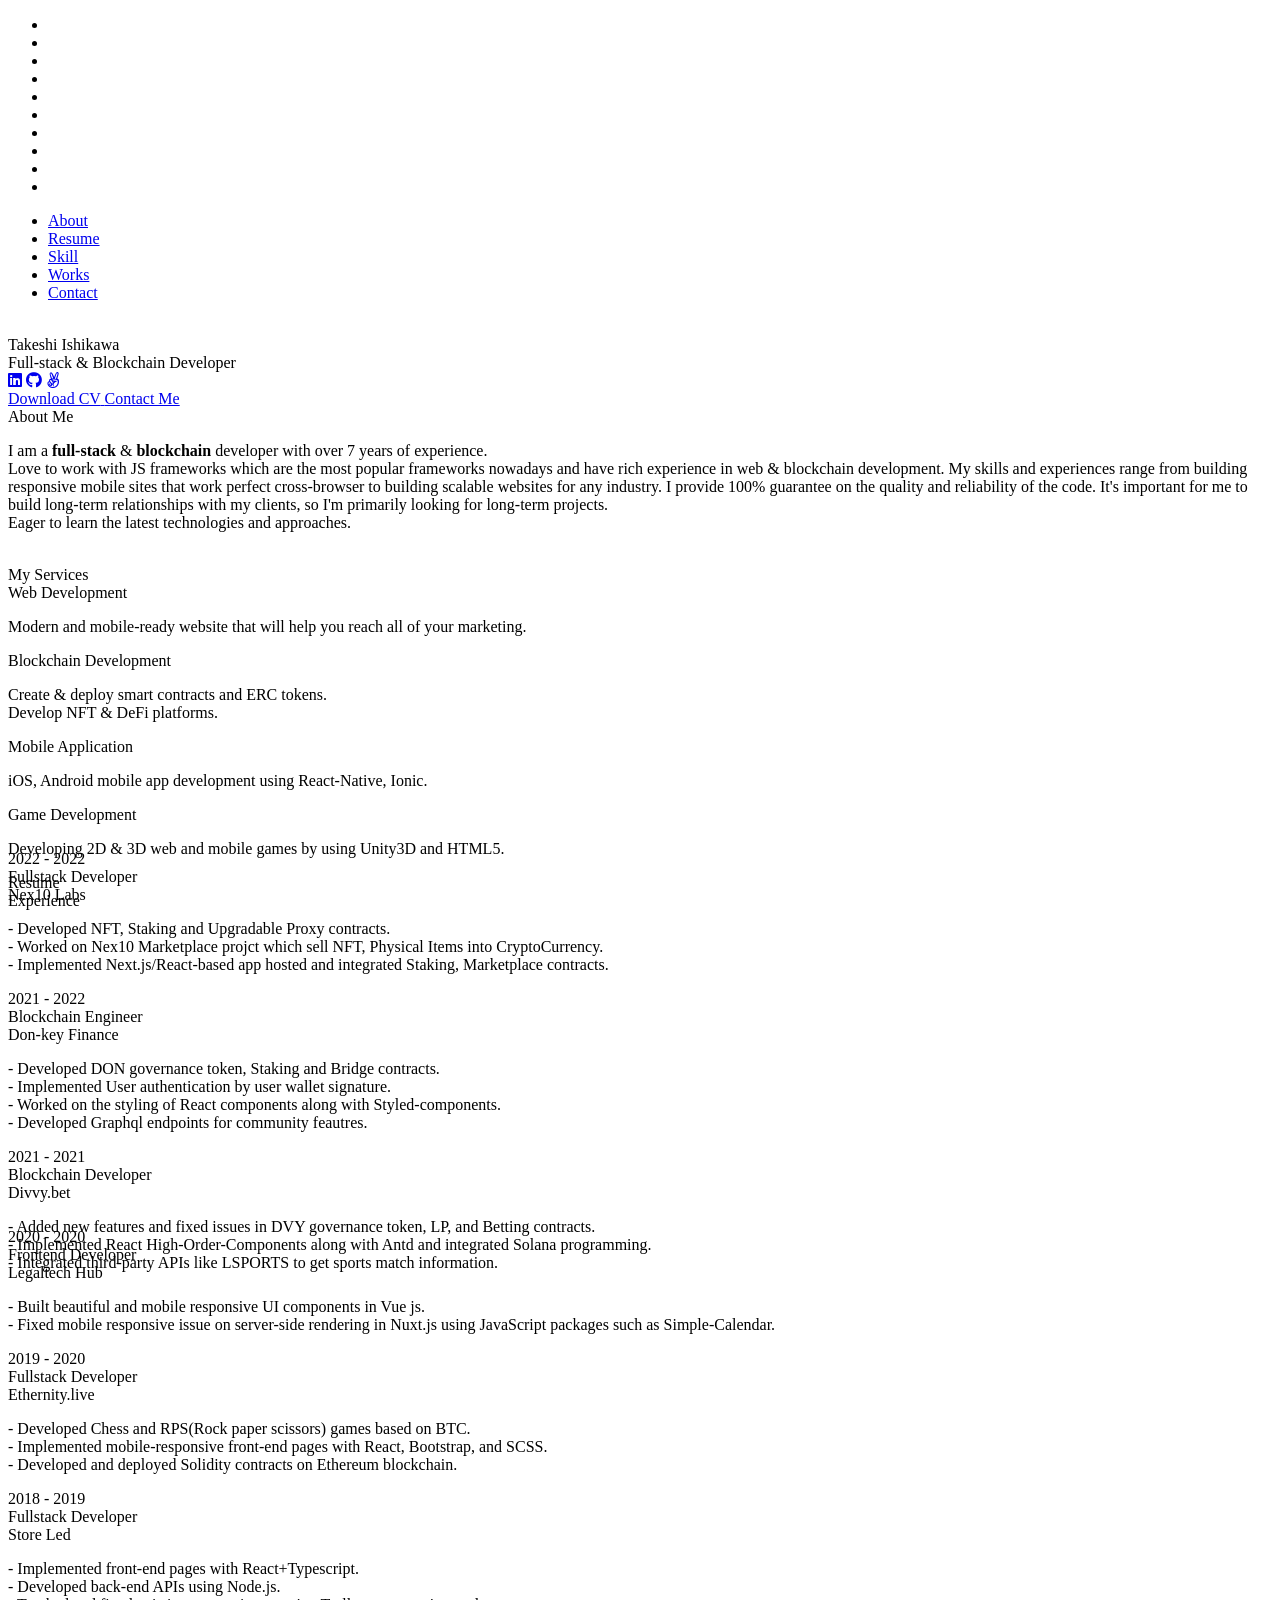
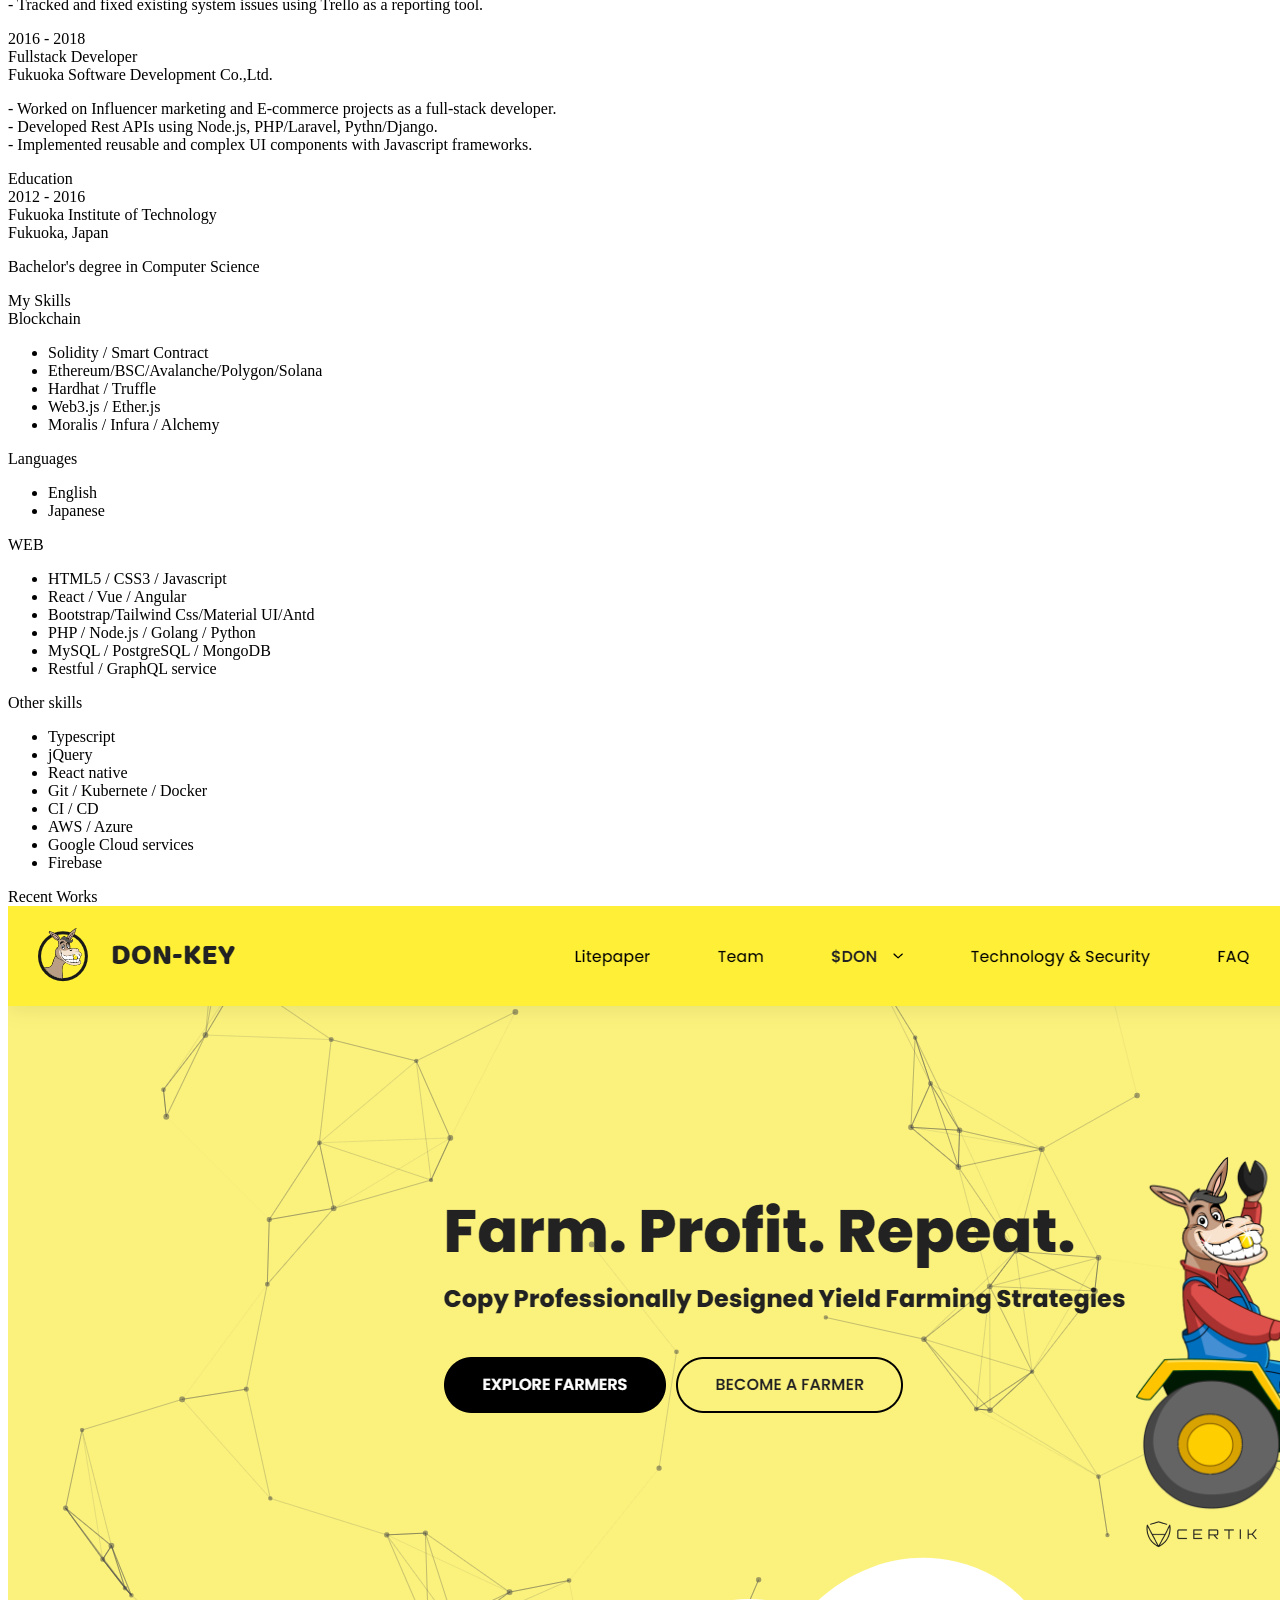
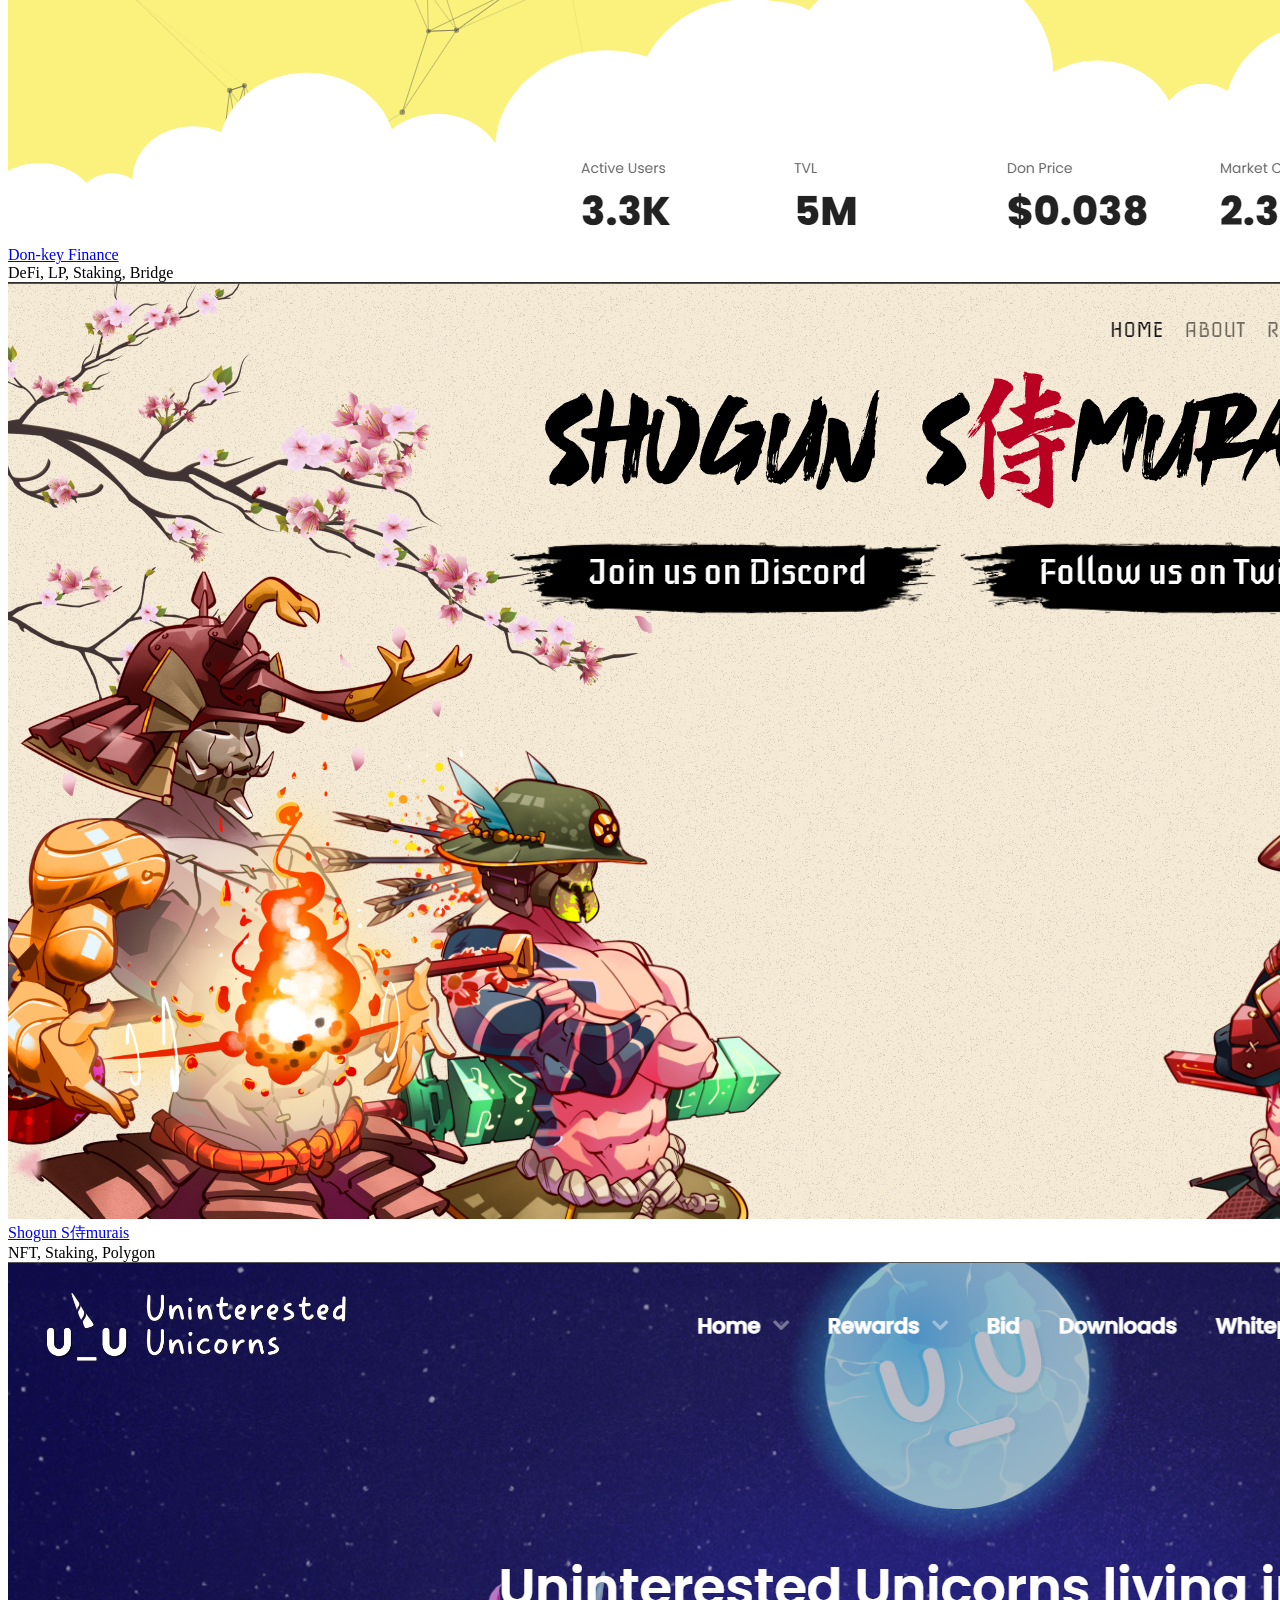
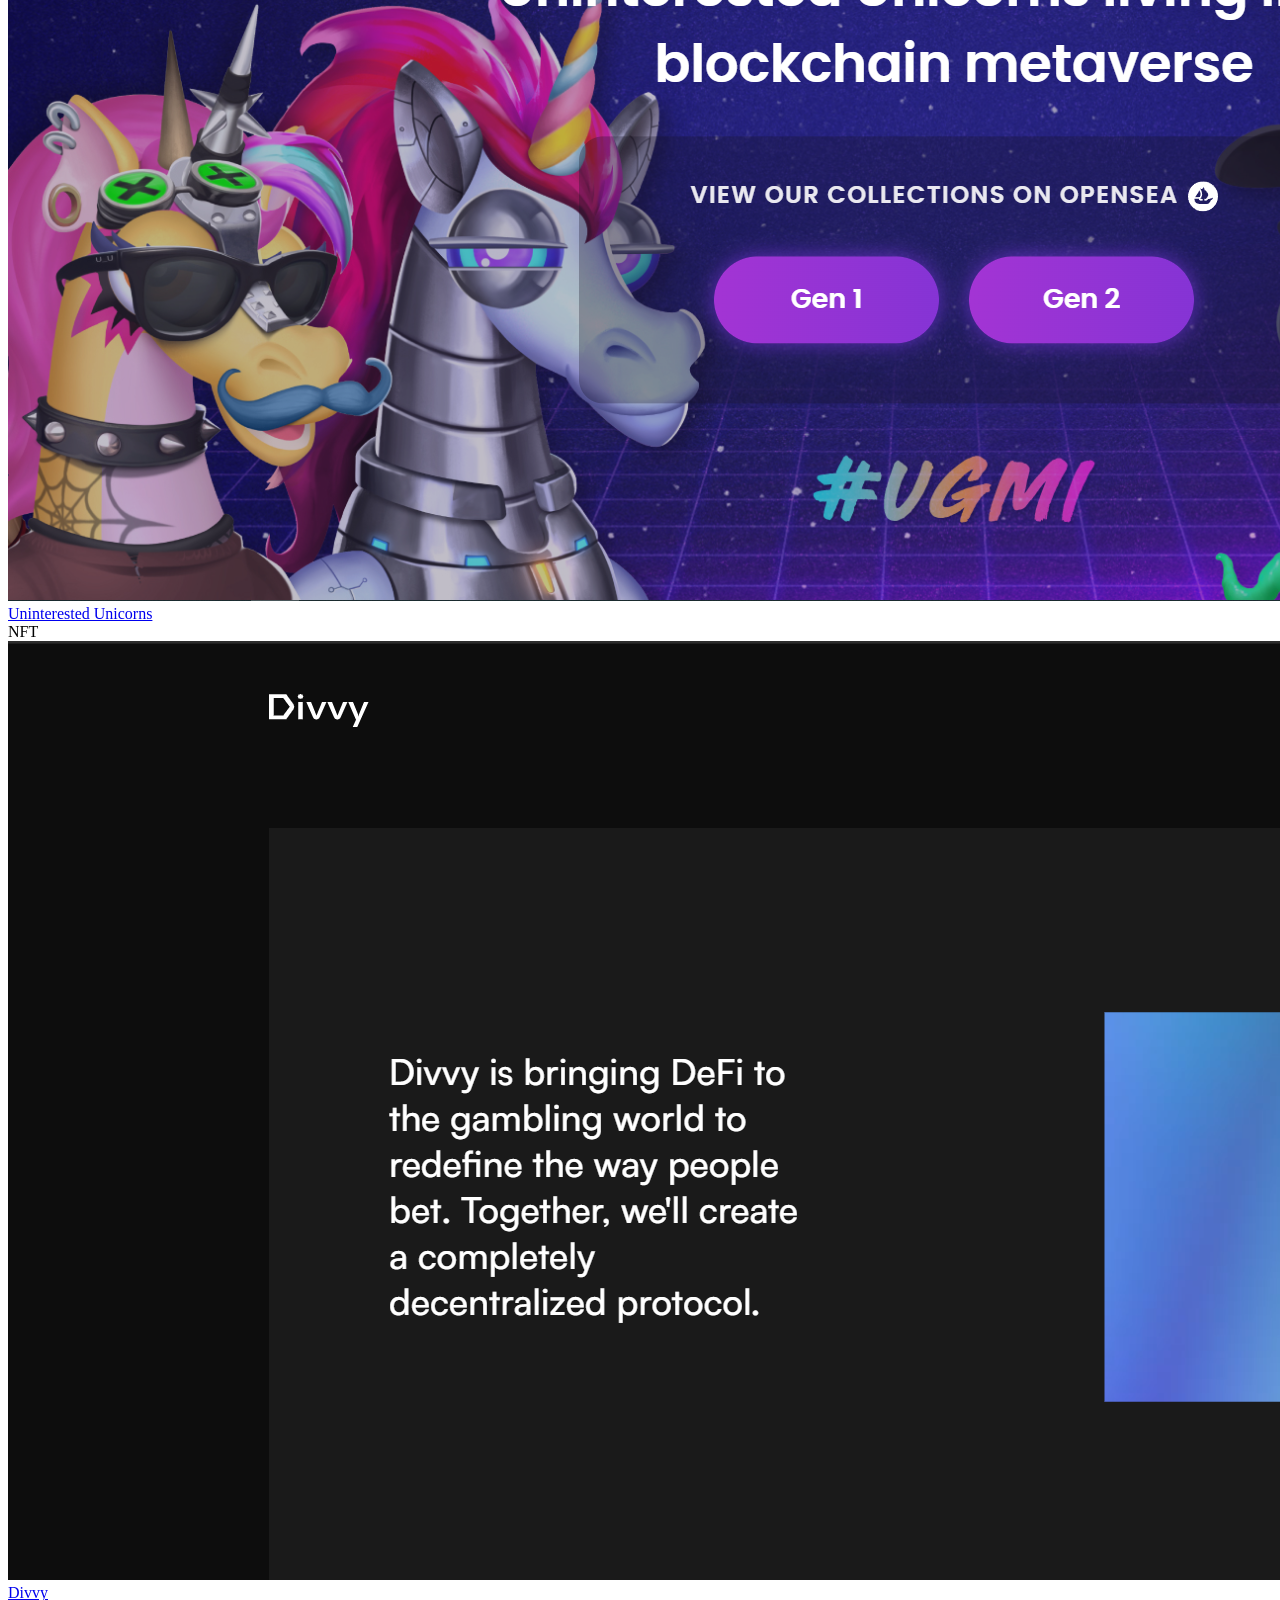
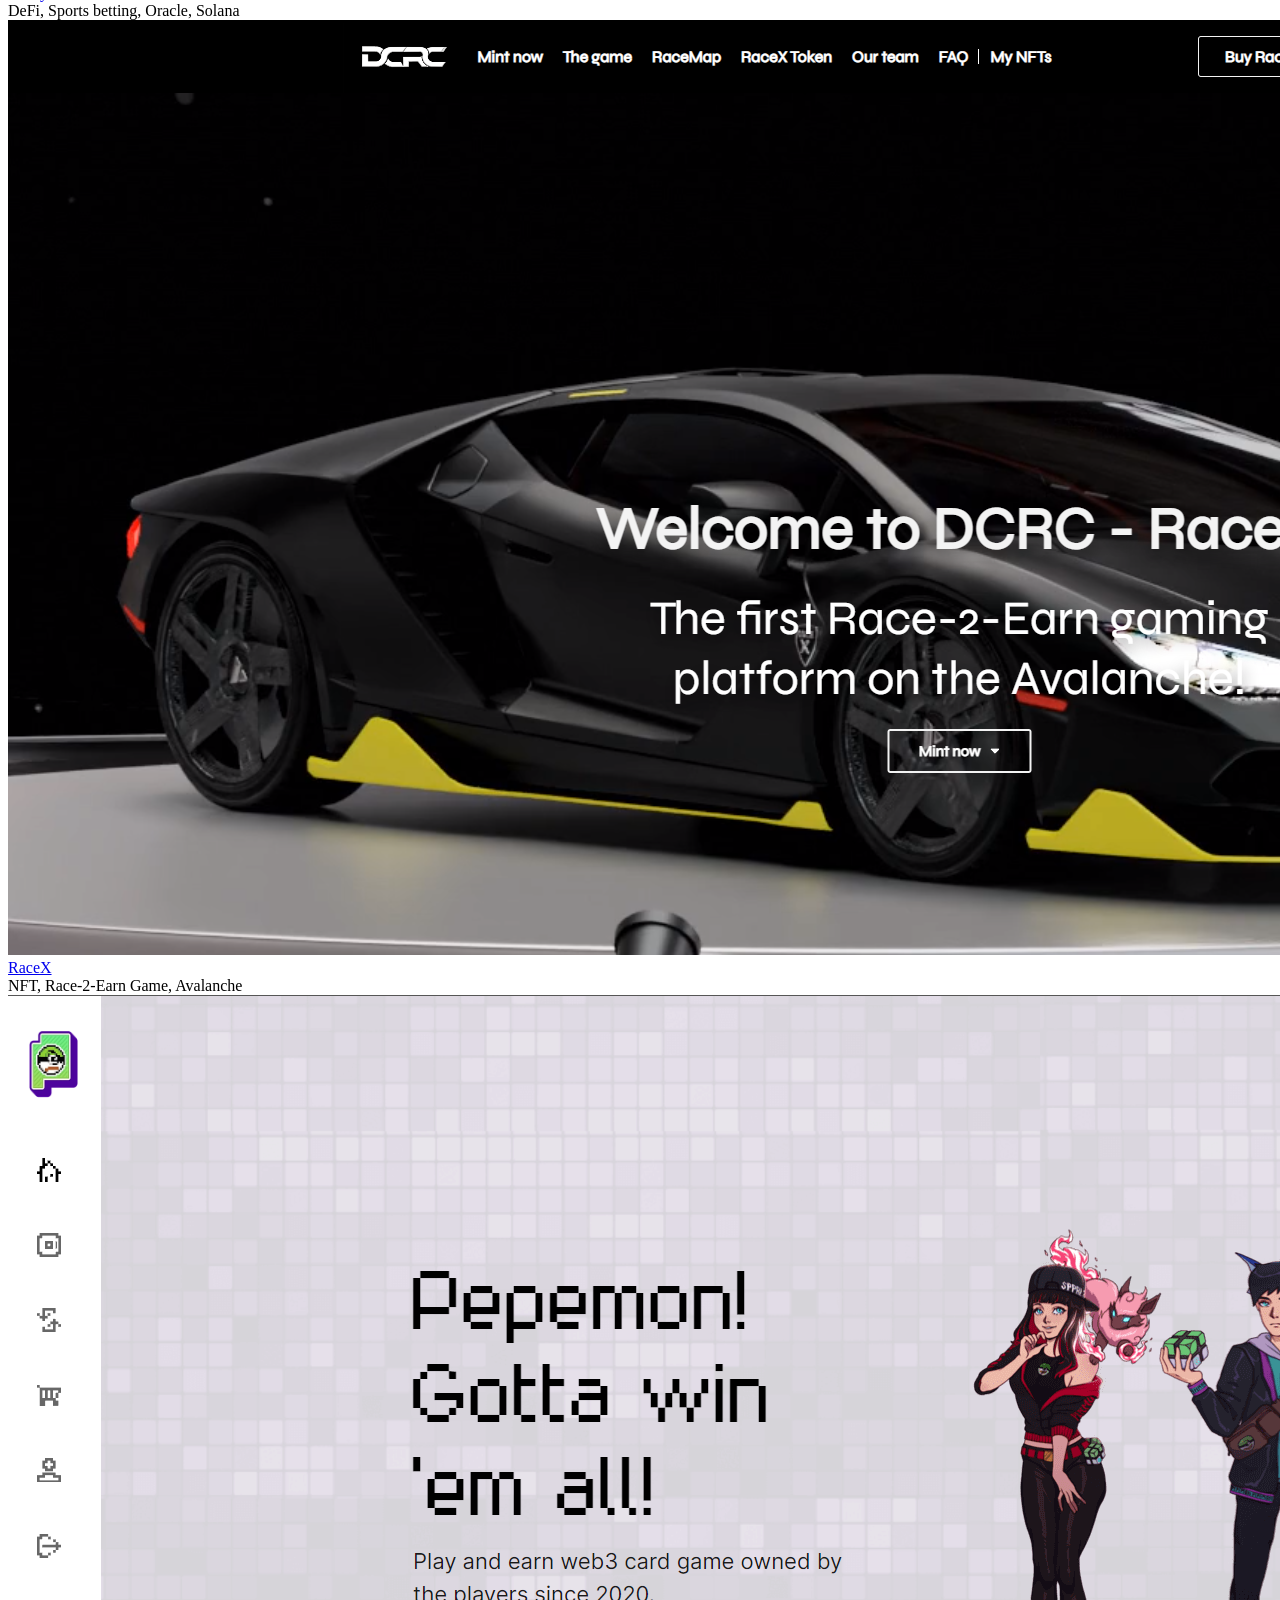
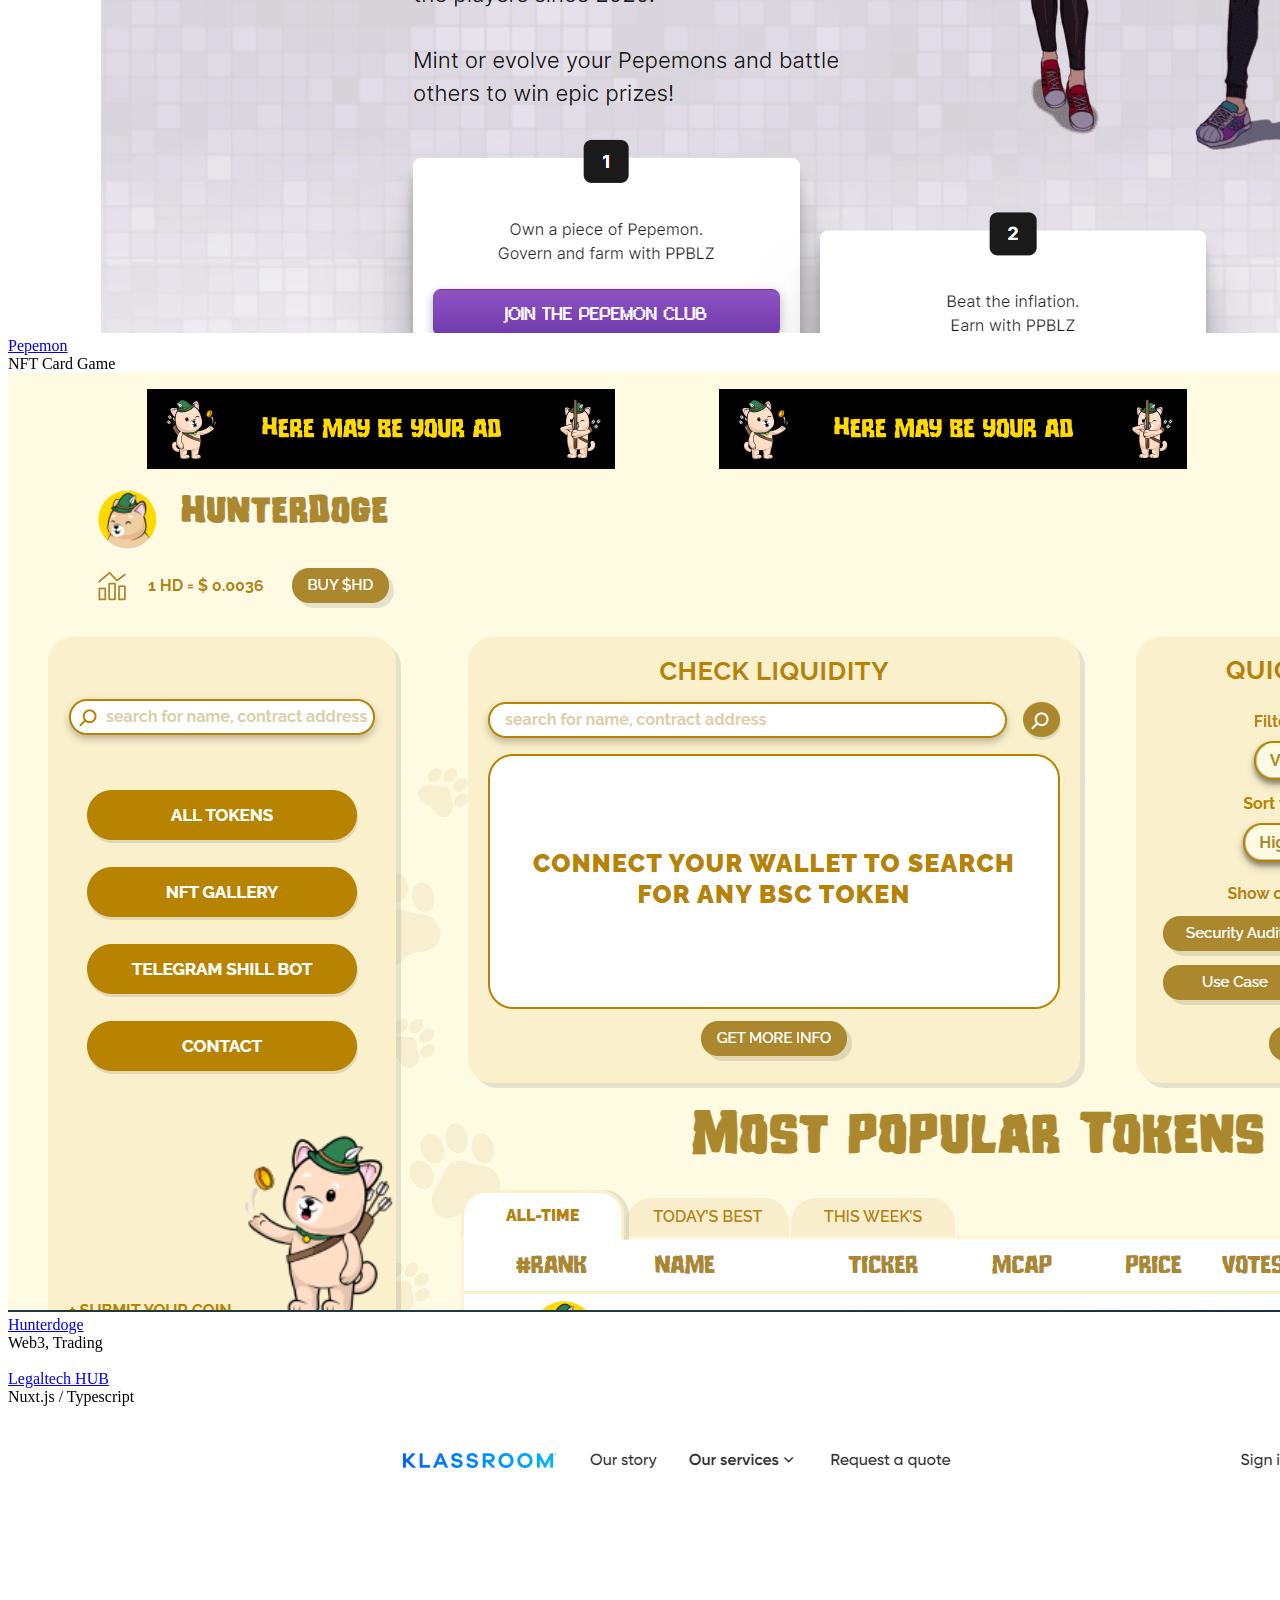
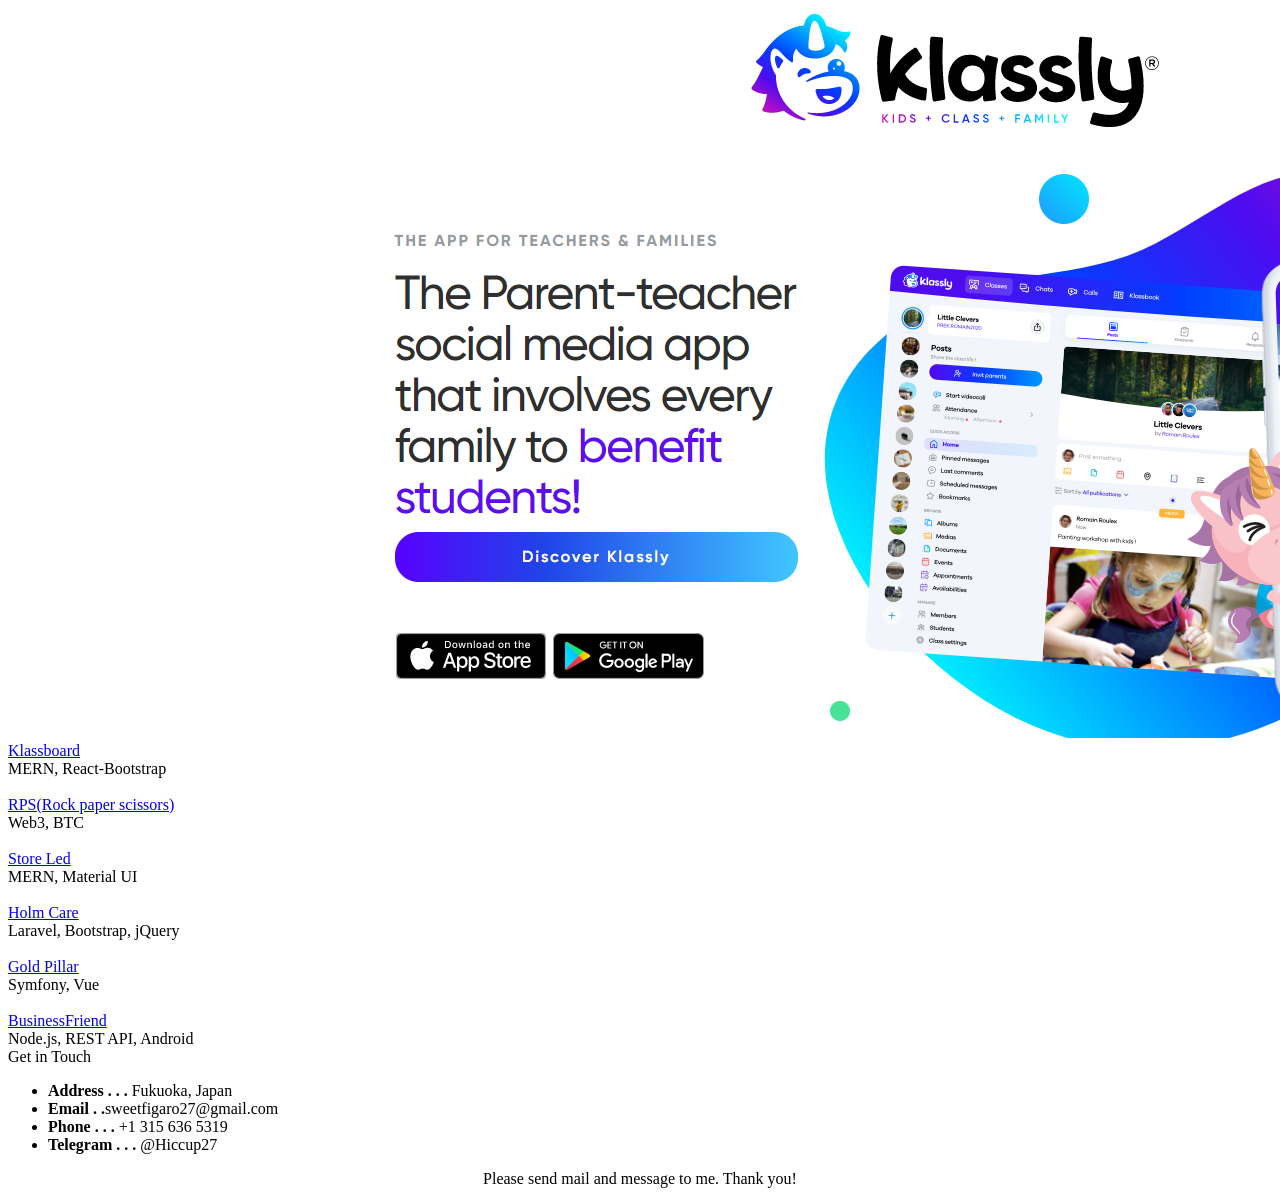
==== commit b9ca7b6b: "update resume and works" ====
--- a/index.html
+++ b/index.html
@@ -176,7 +176,7 @@
 					
 					<!-- profile buttons -->
 					<div class="lnks">
-						<a href="Takeshi_Ishikawa_CV.pdf" class="lnk">
+						<a href="Takeshi_Ishikawa.pdf" class="lnk">
 							<span class="text">Download CV</span>
 							<span class="ion ion-archive"></span>
 						</a>
@@ -209,9 +209,8 @@
 							<div class="col col-d-12 col-t-12 col-m-12 border-line-v">
 								<div class="text-box">
 									<p>
-                    I am a <b>full-stack</b> & <b>blockchain</b> developer with over 6 years of experience.<br/>
-                    Worked as a full stack developer and built many websites & DApps for companies around the world.
-                    I am interested in algorithm-level efficiency and have experience working both with back-end and front-end technologies as well as frameworks.
+                    I am a <b>full-stack</b> & <b>blockchain</b> developer with over 7 years of experience.<br/>
+					Love to work with JS frameworks which are the most popular frameworks nowadays and have rich experience in web & blockchain development.
                     My skills and experiences range from building responsive mobile sites that work perfect cross-browser to building scalable websites for any industry. I provide 100% guarantee on the quality and reliability of the code.
                     It's important for me to build long-term relationships with my clients, so I'm primarily looking for long-term projects.<br/ >
                     Eager to learn the latest technologies and approaches.
@@ -253,8 +252,8 @@
 									<div class="icon"><span class="ion ion-chatbubble"></span></div>
 									<div class="name">Blockchain Development</div>
 									<p>
-										Create & deploy smart contracts and ERC token. <br/> 
-                    Develop NFT & DeFi platforms.
+										Create & deploy smart contracts and ERC tokens. <br/> 
+                    					Develop NFT & DeFi platforms.
 									</p>
 								</div>
 							</div>
@@ -318,74 +317,85 @@
 							<div class="col col-d-6 col-t-6 col-m-12 border-line-v" style="margin-top: -60px;">
 								<div class="resume-items">
 									<div class="resume-item border-line-h">
+										<div class="date">2022 - 2022</div>
+										<div class="name">Fullstack Developer</div>
+										<div class="company">Nex10 Labs</div>
+										<p>
+											- Developed NFT, Staking and Upgradable Proxy contracts.<br/>
+											- Worked on Nex10 Marketplace projct which sell NFT, Physical Items into CryptoCurrency.<br/>
+											- Implemented Next.js/React-based app hosted and integrated Staking, Marketplace contracts.
+										</p>
+									</div>
+									<div class="resume-item border-line-h">
+										<div class="date">2021 - 2022</div>
+										<div class="name">Blockchain Engineer</div>
+										<div class="company">Don-key Finance</div>
+										<p>
+											- Developed DON governance token, Staking and Bridge contracts.<br/>
+											- Implemented User authentication by user wallet signature.<br/>
+											- Worked on the styling of React components along with Styled-components.<br/>
+											- Developed Graphql endpoints for community feautres.
+										</p>
+									</div>
+									<div class="resume-item border-line-h">
 										<div class="date">2021 - 2021</div>
 										<div class="name">Blockchain Developer</div>
 										<div class="company">Divvy.bet</div>
 										<p>
-											- Developed sports betting website.<br/>
-											- Implemented new features and fixed issues in smart contracts.
+											- Added new features and fixed issues in DVY governance token, LP, and Betting contracts.<br/>
+											- Implemented React High-Order-Components along with Antd and integrated Solana programming.<br/>
+											- Integrated third-party APIs like LSPORTS to get sports match information.
 										</p>
 									</div>
-                  					
+								</div>
+							</div>
+
+							<!-- education -->
+							<div class="col col-d-6 col-t-6 col-m-12 border-line-v" style="margin-top: -60px;">                
+								<div class="resume-items">	
 									<div class="resume-item border-line-h">
 										<div class="date">2020 - 2020</div>
 										<div class="name">Frontend Developer</div>
 										<div class="company">Legaltech Hub</div>
 										<p>
                       						- Built beautiful and mobile responsive UI components in Vue js.<br/>
-											- Solved issues from server-side rendering.
+											- Fixed mobile responsive issue on server-side rendering in Nuxt.js using JavaScript packages such as Simple-Calendar.
 										</p>
-									</div>		
-													
+									</div>
+									<div class="resume-item border-line-h">
+										<div class="date">2019 - 2020</div>
+										<div class="name">Fullstack Developer</div>
+										<div class="company">Ethernity.live</div>
+										<p>
+											- Developed Chess and RPS(Rock paper scissors) games based on BTC.<br/>
+											- Implemented mobile-responsive front-end pages with React, Bootstrap, and SCSS.<br/>
+											- Developed and deployed Solidity contracts on Ethereum blockchain.
+										</p>
+									</div>	
 									<div class="resume-item border-line-h">
 										<div class="date">2018 - 2019</div>
 										<div class="name">Fullstack Developer</div>
 										<div class="company">Store Led</div>
 										<p>
 											- Implemented front‐end pages with React+Typescript.<br/>
-											- Developed back‐end APIs using Node.js.
+											- Developed back‐end APIs using Node.js.<br/>
+											- Tracked and fixed existing system issues using Trello as a reporting tool.
 										</p>
 									</div>
-							
-								</div>
-							</div>
-
-							<!-- education -->
-							<div class="col col-d-6 col-t-6 col-m-12 border-line-v" style="margin-top: -60px;">                
-								<div class="resume-items">	
 									<div class="resume-item border-line-h">
-										<div class="date">2020 - 2021</div>
-										<div class="name">Fullstack & Solidity Developer</div>
-										<div class="company">Ethernity.live</div>
+										<div class="date">2016 - 2018</div>
+										<div class="name">Fullstack Developer</div>
+										<div class="company">Fukuoka Software Development Co.,Ltd.</div>
 										<p>
-											- Developed two DApps.(RPS, Chess)<br/>
-											- Solved issues and inserted new features in ERC20 token.
+											- Worked on Influencer marketing and E-commerce projects as a full-stack developer.<br/>
+											- Developed Rest APIs using Node.js, PHP/Laravel, Pythn/Django.<br/>
+											- Implemented reusable and complex UI components with Javascript frameworks.
 										</p>
-									</div>				
-									<div class="resume-item border-line-h">
-										<div class="date">2019 - 2019</div>
-										<div class="name">Blockchain Developer</div>
-										<div class="company">Pharmwerks</div>
-										<p>
-											- Worked on several decentralized projects such as Defi, NFT.<br/>
-											- Developed and deployed Solidity contracts on Ethereum blockchain.
-										</p>
-									</div>		
-									<div class="resume-item border-line-h">
-										<div class="date">2017 - 2018</div>
-										<div class="name">Fullstack Developer</div>
-										<div class="company">Holm Care</div>
-										<p>
-											- Tracked and fixed existing system issues using Trello as a reporting tool.<br/>
-											- Completely redesigned the visual user interface.<br/>
-											- Developed new features and fixed UI/UX bugs.
-										</p>
-									</div>						
-								</div>
-							</div>
-
-							<div class="clear"></div>
-            </div>
+									</div>
+								</div>
+							</div>
+					<div class="clear"></div>
+					</div>
             
 						<!-- content -->
 						<div class="row">
@@ -431,7 +441,7 @@
 						<div class="row">
 						
 							<!-- skill item -->
-              <div class="col col-d-6 col-t-6 col-m-12 border-line-v">
+              				<div class="col col-d-6 col-t-6 col-m-12 border-line-v">
 								<div class="skills-list">
 									<div class="skill-title border-line-h">
 										<div class="icon"><i class="ion ion-ios-browsers"></i></div>
@@ -444,26 +454,30 @@
 												<div class="percentage" style="width:95%;"></div>
 											</div>
 										</li>	
+										<li class="border-line-h"> 
+											<div class="name">Ethereum/BSC/Avalanche/Polygon/Solana</div>
+											<div class="progress">
+												<div class="percentage" style="width:90%;"></div>
+											</div>
+										</li>	
 										<li class="border-line-h">
-											<div class="name">Hardhat / Truffle / Infura</div>
+											<div class="name">Hardhat / Truffle</div>
 											<div class="progress">
 												<div class="percentage" style="width:90%;"></div>
 											</div>
 										</li>
-
-                    					<li class="border-line-h"> 
-											<div class="name">Ethereum</div>
+										<li class="border-line-h">
+											<div class="name">Web3.js / Ether.js</div>
 											<div class="progress">
 												<div class="percentage" style="width:90%;"></div>
 											</div>
-										</li>																
+										</li>
 										<li class="border-line-h">
-											<div class="name">Web3.js</div>
+											<div class="name">Moralis / Infura / Alchemy</div>
 											<div class="progress">
 												<div class="percentage" style="width:90%;"></div>
 											</div>
 										</li>
-                    				
 									</ul>
 								</div>
 							</div>				
@@ -481,6 +495,12 @@
 											<div class="progress">
 												<div class="percentage" style="width:80%;"></div>
 											</div>
+										</li>	
+										<li class="border-line-h"> 
+											<div class="name">Japanese</div>
+											<div class="progress">
+												<div class="percentage" style="width:100%;"></div>
+											</div>
 										</li>									
 									</ul>
 								</div>
@@ -495,27 +515,27 @@
 									</div>
 									<ul>
                     <li class="border-line-h"> 
-											<div class="name">HTML5 / Javascript / CSS3 / SASS & LESS</div>
+											<div class="name">HTML5 / CSS3 / Javascript</div>
 											<div class="progress">
 												<div class="percentage" style="width:100%;"></div>
 											</div>
 										</li>
-                    <li>
+										<li>
 											<div class="name">React / Vue / Angular</div>
 											<div class="progress">
 												<div class="percentage" style="width:95%;"></div>
 											</div>
 										</li>     
 										<li class="border-line-h"> 
-											<div class="name">Bootstrap / Tailwind Css</div>
-											<div class="progress">
-												<div class="percentage" style="width:95%;"></div>
+											<div class="name">Bootstrap/Tailwind Css/Material UI/Antd</div>
+											<div class="progress">
+												<div class="percentage" style="width:98%;"></div>
 											</div>
 										</li>                              						
 										<li> 
-											<div class="name">PHP / Node.js / Python</div>
-											<div class="progress">
-												<div class="percentage" style="width:90%;"></div>
+											<div class="name">PHP / Node.js / Golang / Python</div>
+											<div class="progress">
+												<div class="percentage" style="width:95%;"></div>
 											</div>
 										</li>	
                     <li> 
@@ -527,7 +547,7 @@
 										<li> 
 											<div class="name">Restful / GraphQL service</div>
 											<div class="progress">
-												<div class="percentage" style="width:85%;"></div>
+												<div class="percentage" style="width:95%;"></div>
 											</div>
                     </li>                 
 									</ul>
@@ -542,16 +562,19 @@
 										<div class="name">Other skills</div>
 									</div>
 									<ul>
-                    <li>
-                      <div class="name">Typescript / jQuery</div>
-                    </li>								
+										<li>
+											<div class="name">Typescript</div>
+										</li>	
 										<li> 
-											<div class="name">React native / Ionic</div>
+											<div class="name">jQuery</div>
+										</li>								
+										<li> 
+											<div class="name">React native</div>
 										</li>								
 										<li> 
 											<div class="name">Git / Kubernete / Docker</div>
 										</li>
-                    <li> 
+                    					<li> 
 											<div class="name">CI / CD</div>
 										</li>
 										<li> 
@@ -560,6 +583,9 @@
 										<li> 
 											<div class="name">Google Cloud services</div>
 										</li>
+										<li> 
+											<div class="name">Firebase</div>
+										</li>
 									</ul>
 								</div>
 							</div>
@@ -594,19 +620,118 @@
 							<div class="col col-d-6 col-t-6 col-m-12 grid-item web border-line-h">
 								<div class="box-item">
 									<div class="image">
+										<a href="https://don-key.finance/" target="_blank" class="">
+											<img src="images/works/don-key.png" alt="" />
+											<span class="info">
+												<span class="ion ion-images"></span>                                                                                                        
+											</span>
+										</a>
+									</div>
+									<div class="desc">
+										<a href="ttps://don-key.finance/" target="_blank" class="name">Don-key Finance</a>
+										<div class="category">DeFi, LP, Staking, Bridge</div>
+									</div>									
+								</div>
+							</div> 
+							<div class="col col-d-6 col-t-6 col-m-12 grid-item web border-line-h">
+								<div class="box-item">
+									<div class="image">
+										<a href="https://www.shogunsamurais.com/" target="_blank" class="">
+											<img src="images/works/shogunsamurai.png" alt="" />
+											<span class="info">
+												<span class="ion ion-images"></span>
+											</span>
+										</a>
+									</div>
+									<div class="desc">
+										<a href="https://www.shogunsamurais.com/" target="_blank" class="name">Shogun S侍murais</a>
+										<div class="category">NFT, Staking, Polygon</div>
+									</div>									
+								</div>
+							</div>
+							<div class="col col-d-6 col-t-6 col-m-12 grid-item web border-line-h">
+								<div class="box-item">
+									<div class="image">
+										<a href="https://uunicorns.io/" target="_blank" class="">
+											<img src="images/works/unicorn.png" alt="" />
+											<span class="info">
+												<span class="ion ion-images"></span>
+											</span>
+										</a>
+									</div>
+									<div class="desc">
+										<a href="https://uunicorns.io/" target="_blank" class="name">Uninterested Unicorns</a>
+										<div class="category">NFT</div>
+									</div>									
+								</div>
+							</div>
+							<div class="col col-d-6 col-t-6 col-m-12 grid-item web border-line-h">
+								<div class="box-item">
+									<div class="image">
 										<a href="https://divvy.bet/" target="_blank" class="">
 											<img src="images/works/divvy.png" alt="" />
 											<span class="info">
-												<span class="ion ion-images"></span>
+												<span class="ion ion-images"></span>                                                                                                        
 											</span>
 										</a>
 									</div>
 									<div class="desc">
 										<a href="https://divvy.bet/" target="_blank" class="name">Divvy</a>
-										<div class="category">DeFi, Sports betting</div>
-									</div>									
-								</div>
-							</div>            
+										<div class="category">DeFi, Sports betting, Oracle, Solana</div>
+									</div>									
+								</div>
+							</div> 
+							<div class="col col-d-6 col-t-6 col-m-12 grid-item web border-line-h">
+								<div class="box-item">
+									<div class="image">
+										<a href="https://racex.tech/" target="_blank" class="">
+											<img src="images/works/racex.png" alt="" />
+											<span class="info">
+												<span class="ion ion-images"></span>
+											</span>
+										</a>
+									</div>
+									<div class="desc">
+										<a href="https://racex.tech/" target="_blank" class="name">RaceX</a>
+										<div class="category">NFT, Race-2-Earn Game, Avalanche</div>
+									</div>									
+								</div>
+							</div>
+
+							<div class="col col-d-6 col-t-6 col-m-12 grid-item web border-line-h">
+								<div class="box-item">
+									<div class="image">
+										<a href="https://pepemon.world/" target="_blank" class="">
+											<img src="images/works/pepemon_world.png" alt="" />
+											<span class="info">
+												<span class="ion ion-images"></span>
+											</span>
+										</a>
+									</div>
+									<div class="desc">
+										<a href="https://pepemon.world/" target="_blank" class="name">Pepemon</a>
+										<div class="category">NFT Card Game</div>
+									</div>									
+								</div>
+							</div>
+
+							<div class="col col-d-6 col-t-6 col-m-12 grid-item web border-line-h">
+								<div class="box-item">
+									<div class="image">
+										<a href="https://app.hunterdoge.com/" target="_blank" class="">
+											<img src="images/works/hunterdoge.png" alt="" />
+											<span class="info">
+												<span class="ion ion-images"></span>
+											</span>
+										</a>
+									</div>
+									<div class="desc">
+										<a href="https://app.hunterdoge.com/" target="_blank" class="name">Hunterdoge</a>
+										<div class="category">Web3, Trading</div>
+									</div>									
+								</div>
+							</div>
+
 							<div class="col col-d-6 col-t-6 col-m-12 grid-item web border-line-h">
 								<div class="box-item">
 									<div class="image">
@@ -627,40 +752,6 @@
 							<div class="col col-d-6 col-t-6 col-m-12 grid-item web border-line-h">
 								<div class="box-item">
 									<div class="image">
-										<a href="https://bustabit.com/" target="_blank" class="">
-											<img src="images/works/bustabit.png" alt="" />
-											<span class="info">
-												<span class="ion ion-images"></span>
-											</span>
-										</a>
-									</div>
-									<div class="desc">
-										<a href="https://bustabit.com/" target="_blank" class="name">Bustabit</a>
-										<div class="category">Smart Contract, Chainlink</div>
-									</div>									
-								</div>
-							</div>	
-
-							<div class="col col-d-6 col-t-6 col-m-12 grid-item web border-line-h">
-								<div class="box-item">
-									<div class="image">
-										<a href="https://pepemon.finance/" target="_blank" class="">
-											<img src="images/works/pepemon.png" alt="" />
-											<span class="info">
-												<span class="ion ion-images"></span>
-											</span>
-										</a>
-									</div>
-									<div class="desc">
-										<a href="https://pepemon.finance/" target="_blank" class="name">Pepemon</a>
-										<div class="category">Smart Contract, Staking</div>
-									</div>									
-								</div>
-							</div>	
-
-							<div class="col col-d-6 col-t-6 col-m-12 grid-item web border-line-h">
-								<div class="box-item">
-									<div class="image">
 										<a href="https://klassroom.co/" target="_blank" class="">
 											<img src="images/works/klassroom.png" alt="" />
 											<span class="info">
@@ -675,23 +766,6 @@
 								</div>
 							</div>	
 
-							<div class="col col-d-6 col-t-6 col-m-12 m-b-8 grid-item web border-line-h">
-								<div class="box-item">
-									<div class="image">
-										<a href="https://www.screensaver.world/" target="_blank" class="">
-											<img src="images/works/screensaver.png" alt="" />
-											<span class="info">
-												<span class="ion ion-images"></span>
-											</span>
-										</a>
-									</div>
-									<div class="desc">
-										<a href="https://www.screensaver.world/" target="_blank" class="name">ScreenSaverWorld</a>
-										<div class="category">NFT</div>
-									</div>									
-								</div>
-							</div>
-							
 							<div class="col col-d-6 col-t-6 col-m-12 grid-item web border-line-h">
 								<div class="box-item">
 									<div class="image">
@@ -704,7 +778,7 @@
 									</div>
 									<div class="desc">
 										<a href="https://rps.ethernity.live/" target="_blank" class="name">RPS(Rock paper scissors)</a>
-										<div class="category">MERN, Web3, Heatwallet</div>
+										<div class="category">Web3, BTC</div>
 									</div>									
 								</div>
 							</div>	
@@ -755,27 +829,10 @@
 									</div>
 									<div class="desc">
 										<a href="https://goldpillar.global/" target="_blank" class="name">Gold Pillar</a>
-										<div class="category">Symfony, Vue, Tailwind Css</div>
+										<div class="category">Symfony, Vue</div>
 									</div>									
 								</div>
 							</div>	
-							
-              				<div class="col col-d-6 col-t-6 col-m-12 grid-item web border-line-h">
-								<div class="box-item">
-									<div class="image">
-										<a href="https://www.homely.com.au/" target="_blank" class="">
-											<img src="images/works/homely.png" alt="" />
-											<span class="info">
-												<span class="ion ion-images"></span>
-											</span>
-										</a>
-									</div>
-									<div class="desc">
-										<a href="https://www.homely.com.au/" target="_blank" class="name">Homely</a>
-										<div class="category">MERN</div>
-									</div>									
-								</div>
-							</div>
 
 							<div class="col col-d-6 col-t-6 col-m-12 m-b-8 grid-item web chat border-line-h">
 								<div class="box-item">
@@ -789,7 +846,7 @@
 									</div>
 									<div class="desc">
 										<a href="https://www.businessfriend.com/" target="_blank" class="name">BusinessFriend</a>
-										<div class="category">Node.js, Web-API, Chat</div>
+										<div class="category">Node.js, REST API, Android</div>
 									</div>								
 								</div>
 							</div>
@@ -825,7 +882,7 @@
 										<li><strong>Address . . .</strong> Fukuoka, Japan</li>
 										<li><strong>Email . .</strong>sweetfigaro27@gmail.com</li>
 										<li><strong>Phone . . .</strong> +1 315 636 5319</li>
-										<li><strong>Telegram . . .</strong> @Hiccup0927</li>
+										<li><strong>Telegram . . .</strong> @Hiccup27</li>
 									</ul>
 								</div>
 							</div>
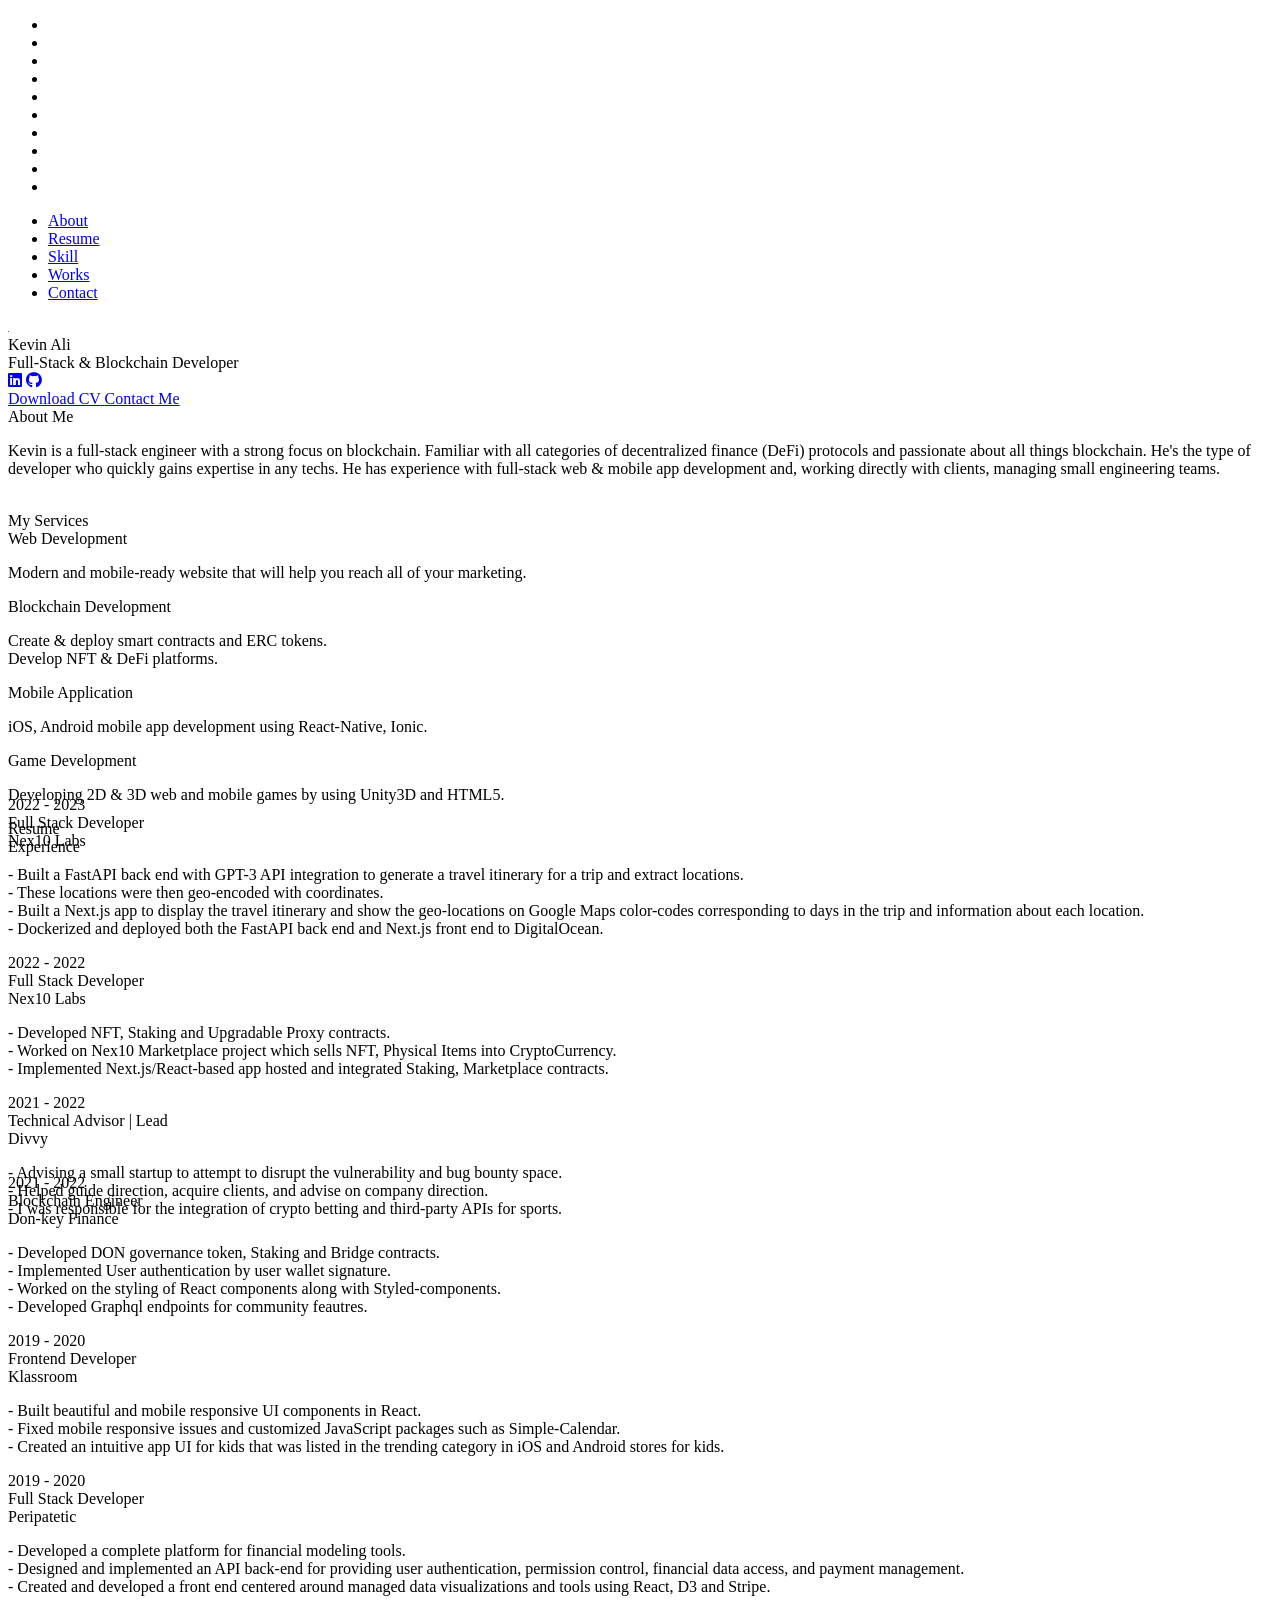
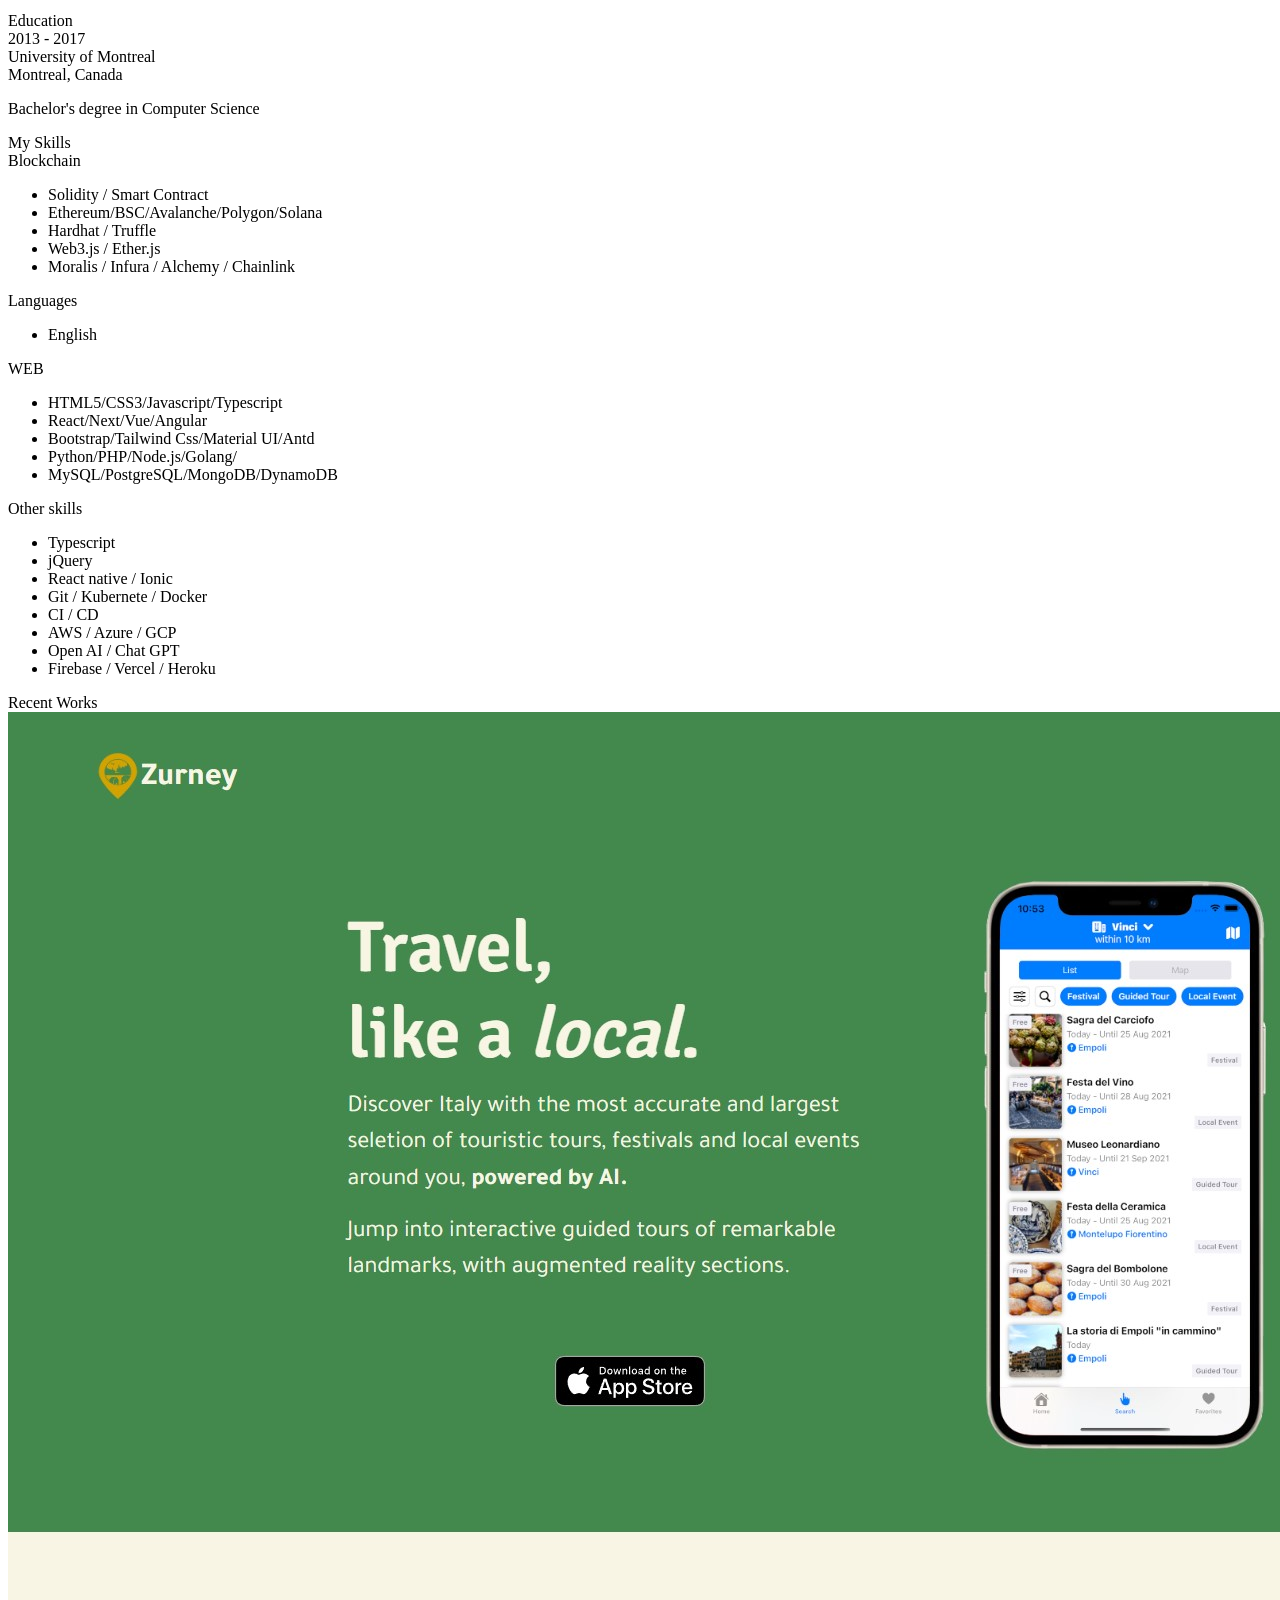
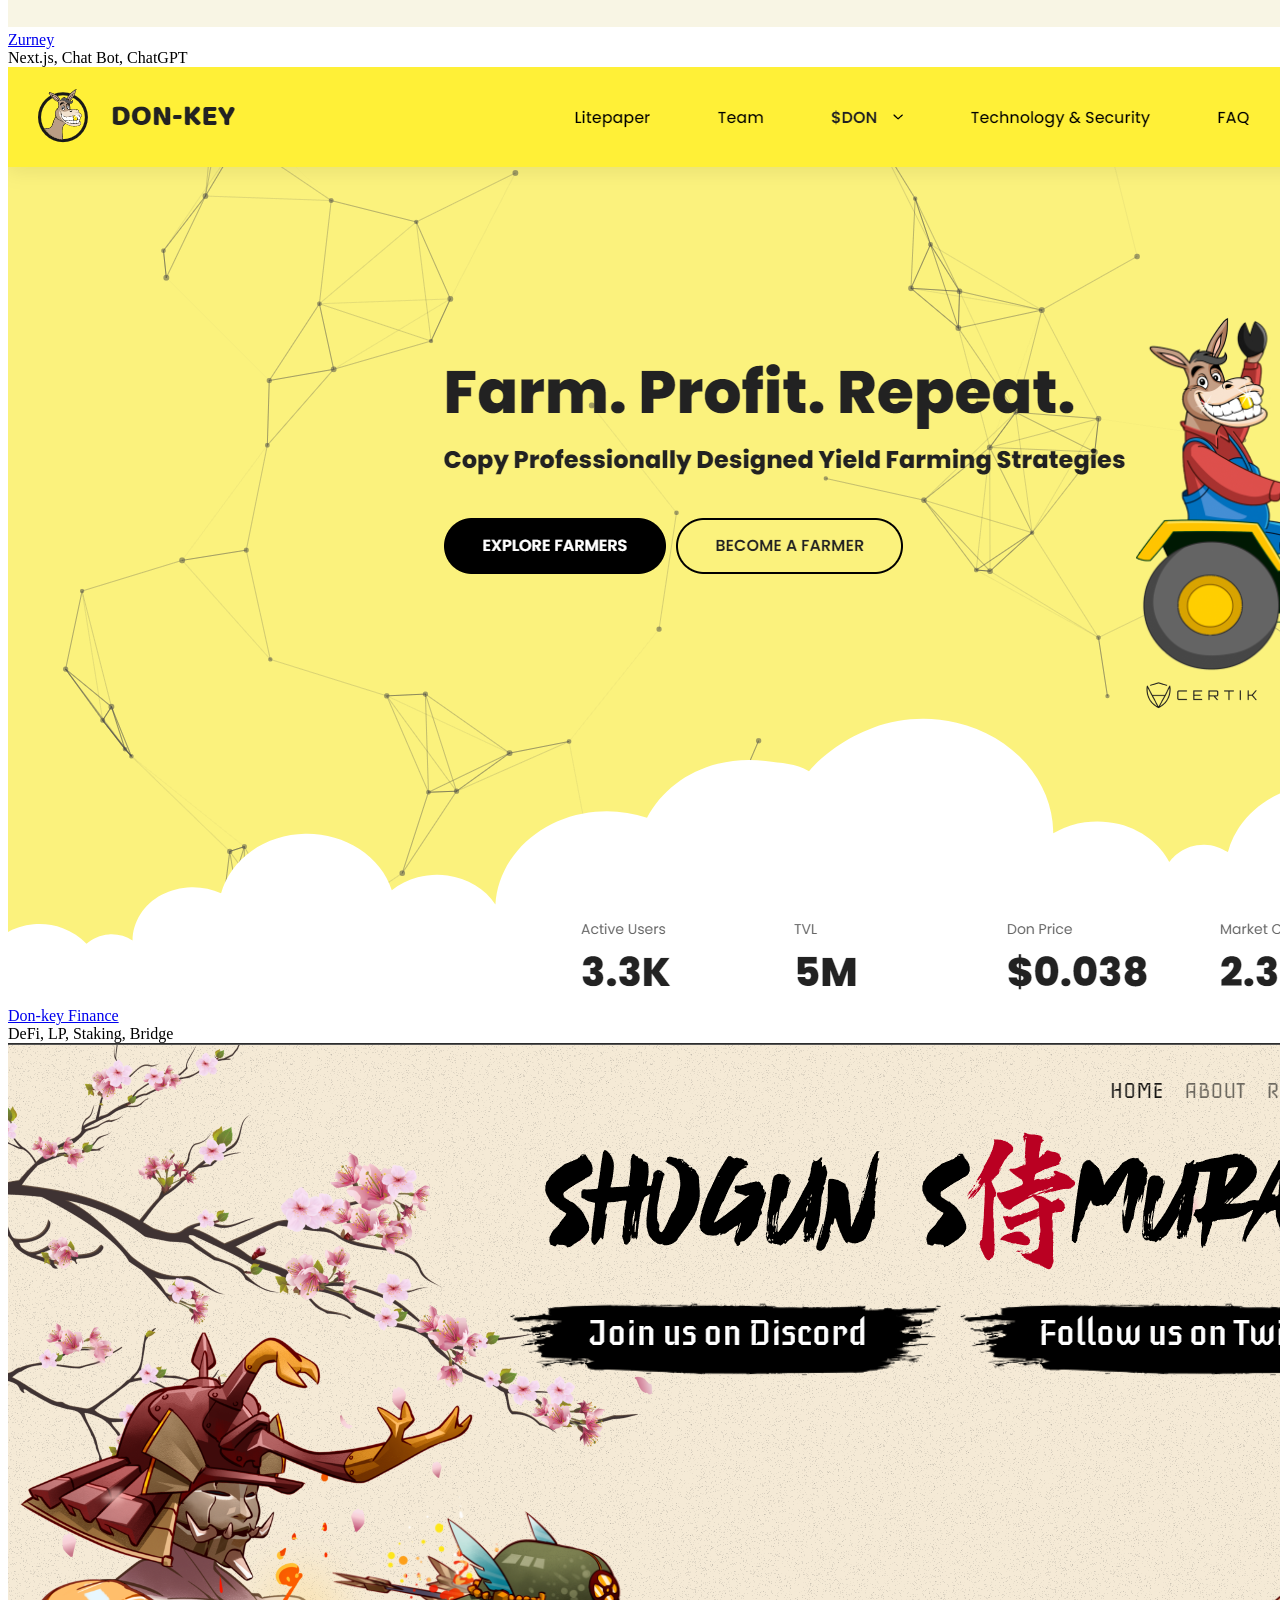
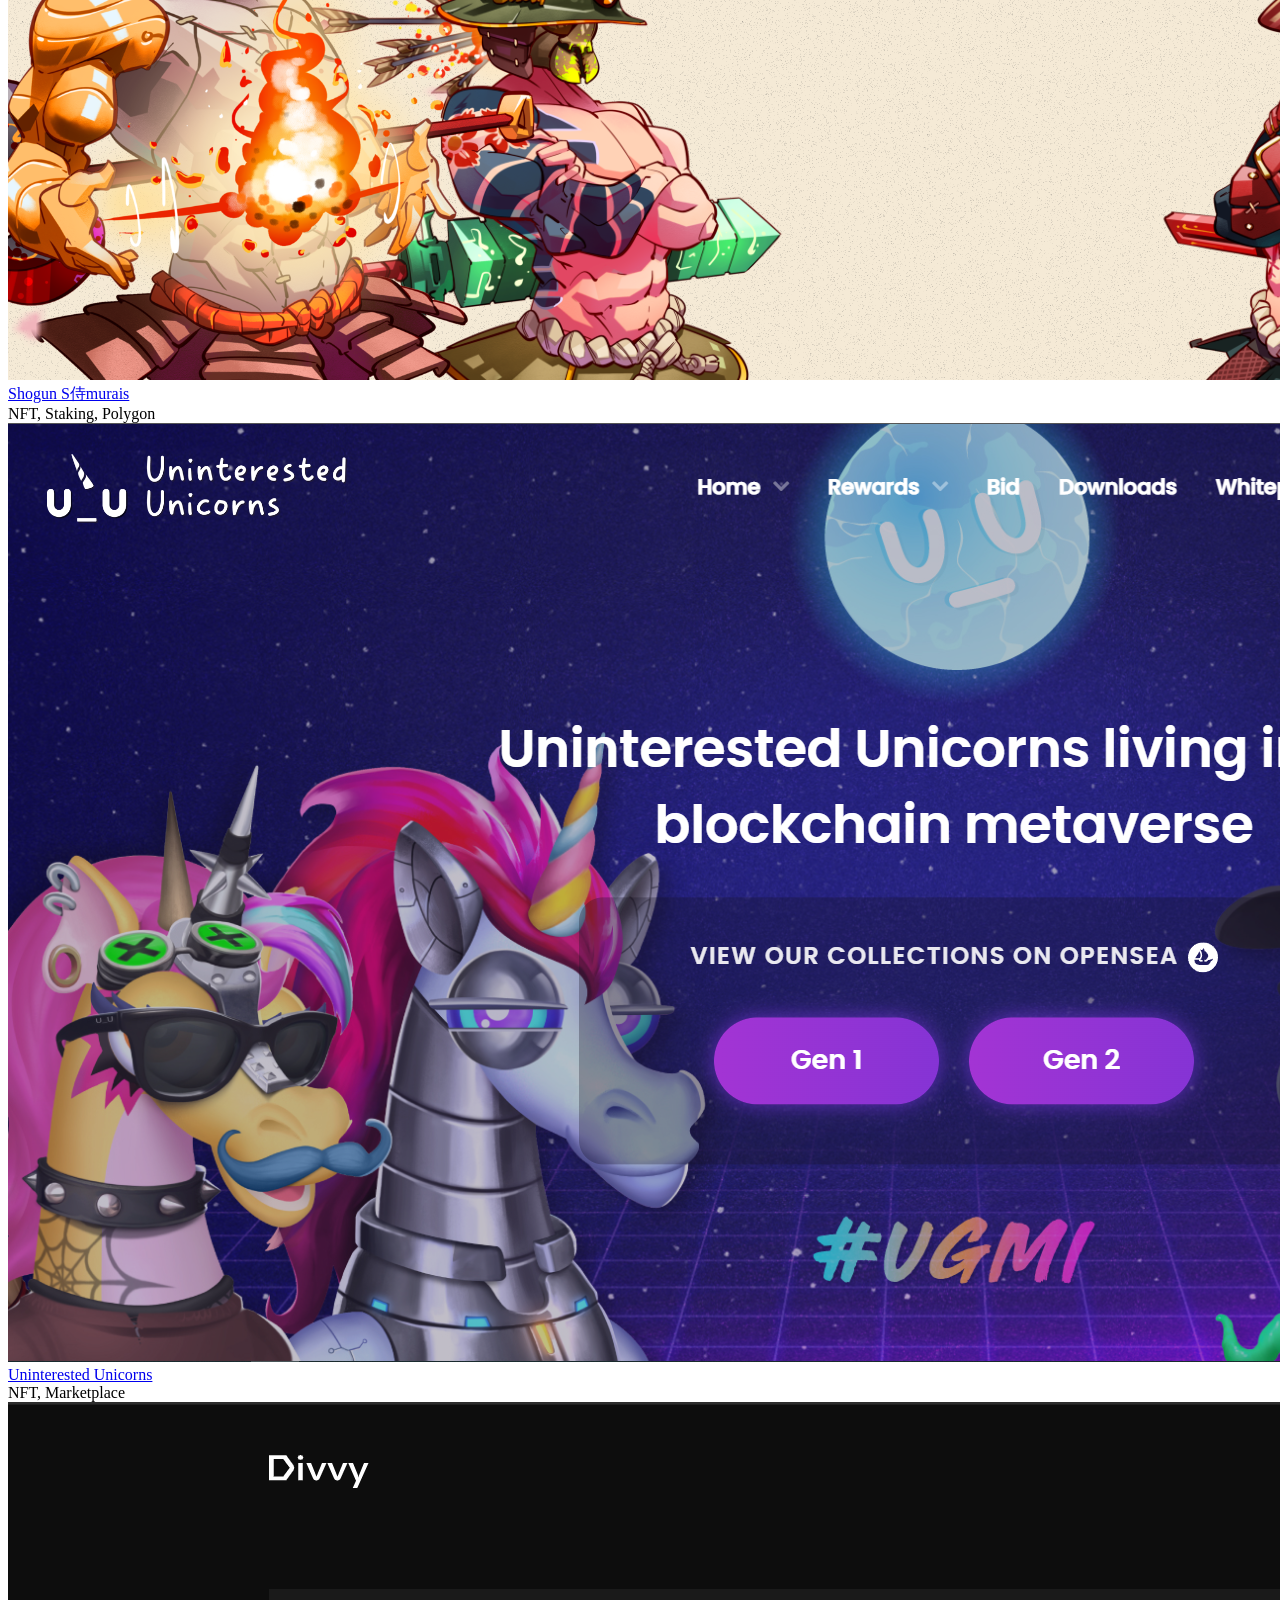
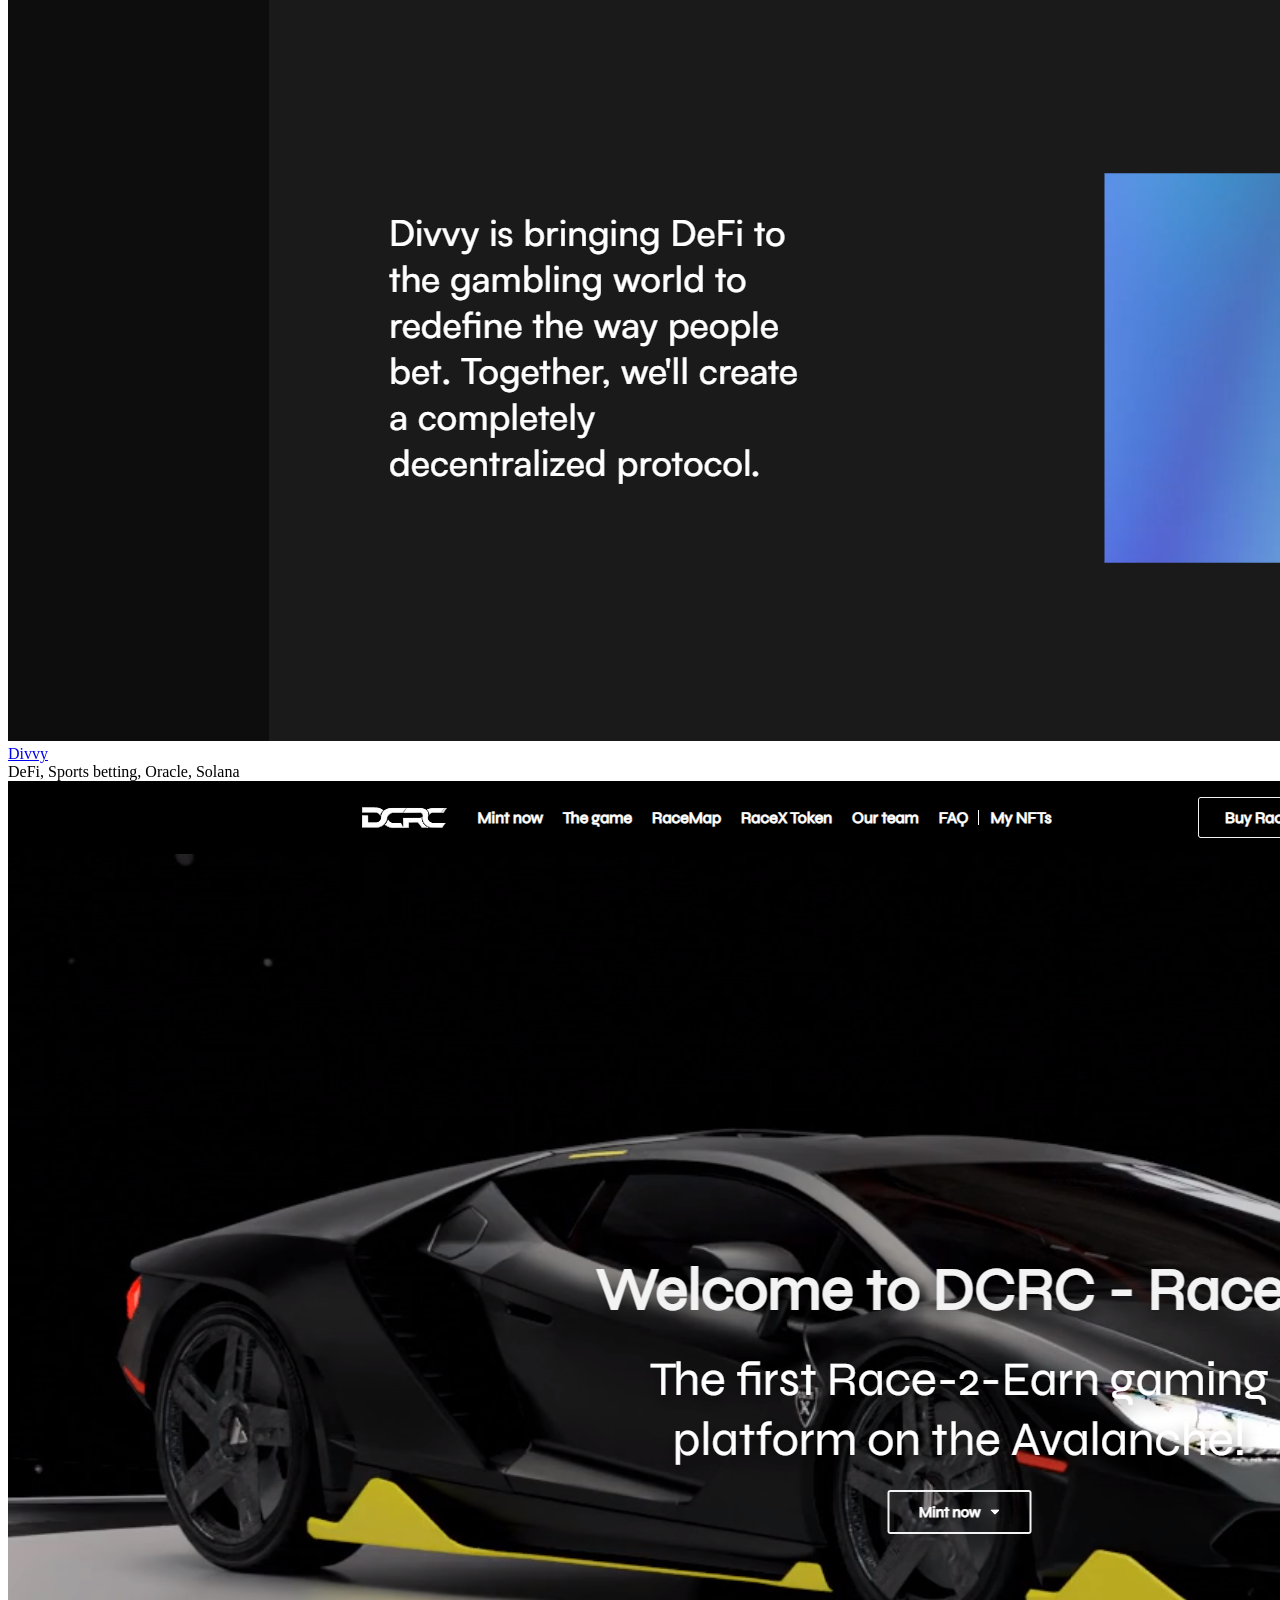
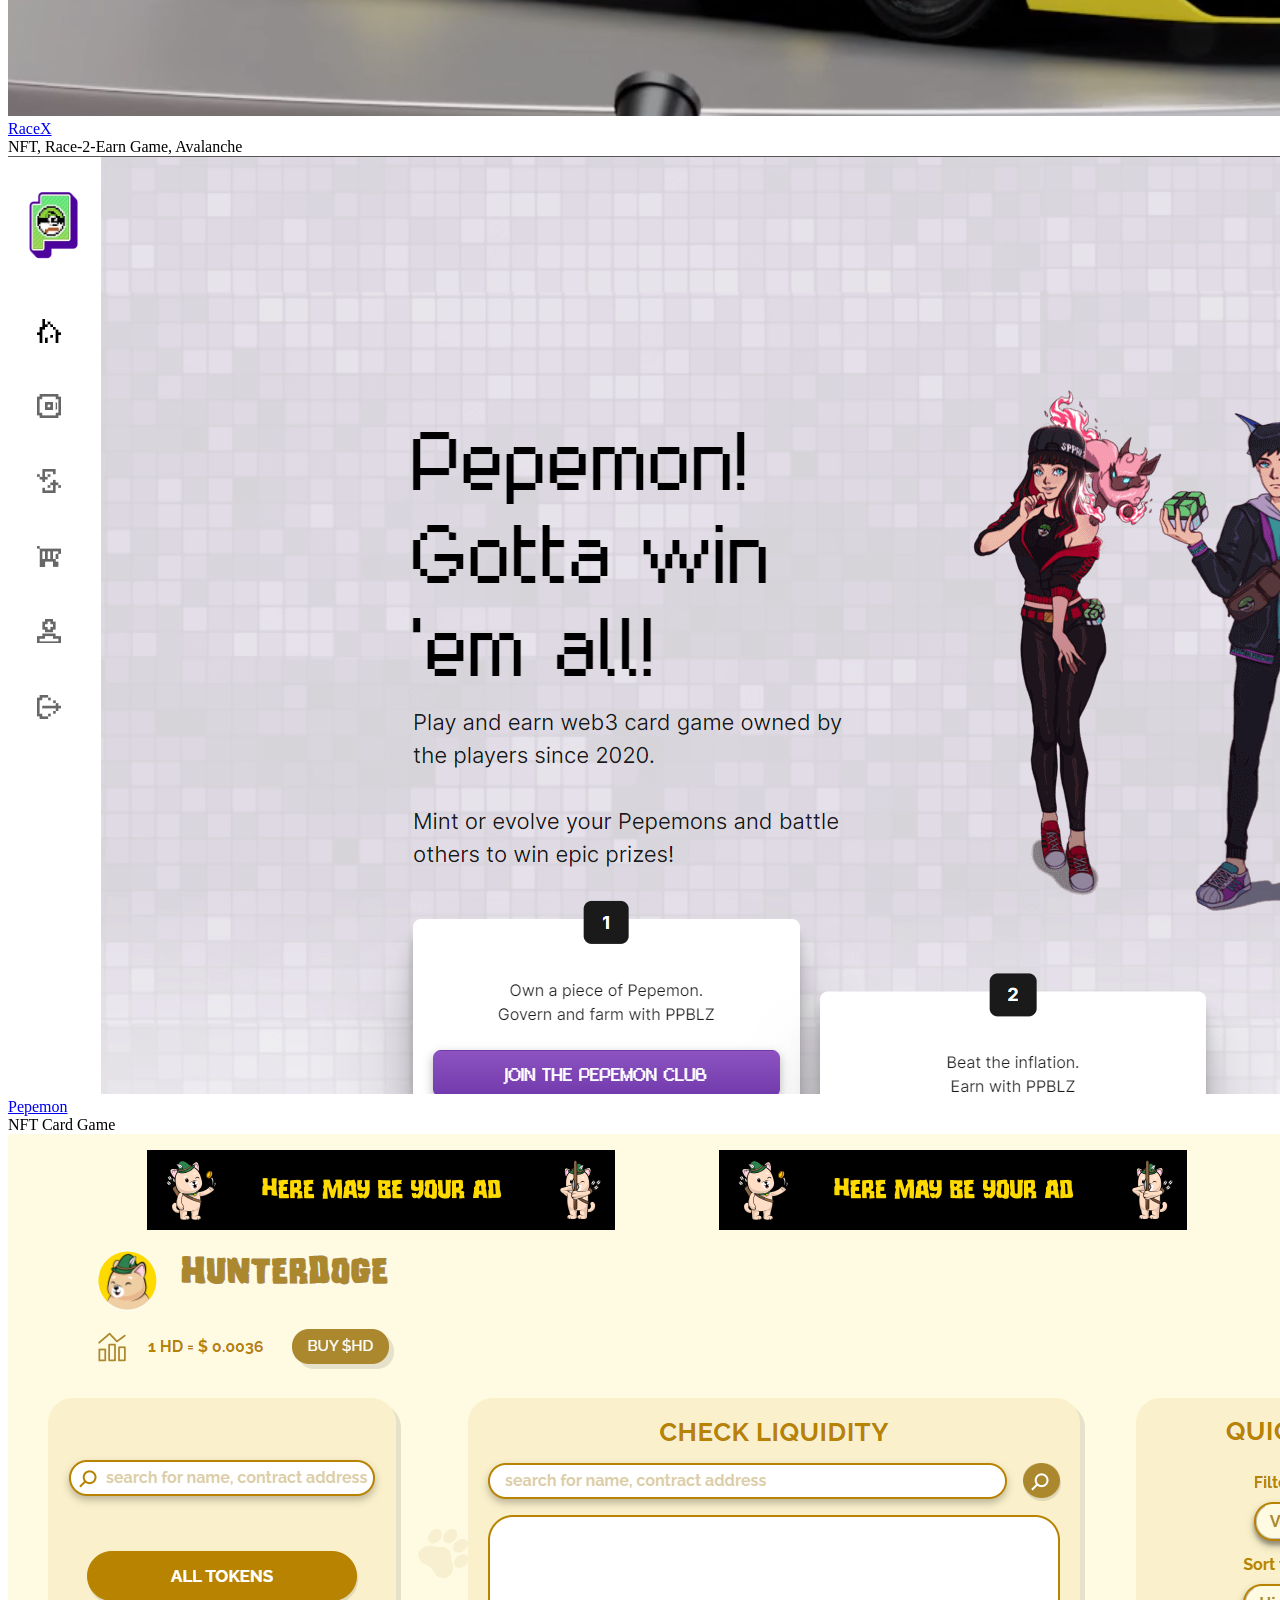
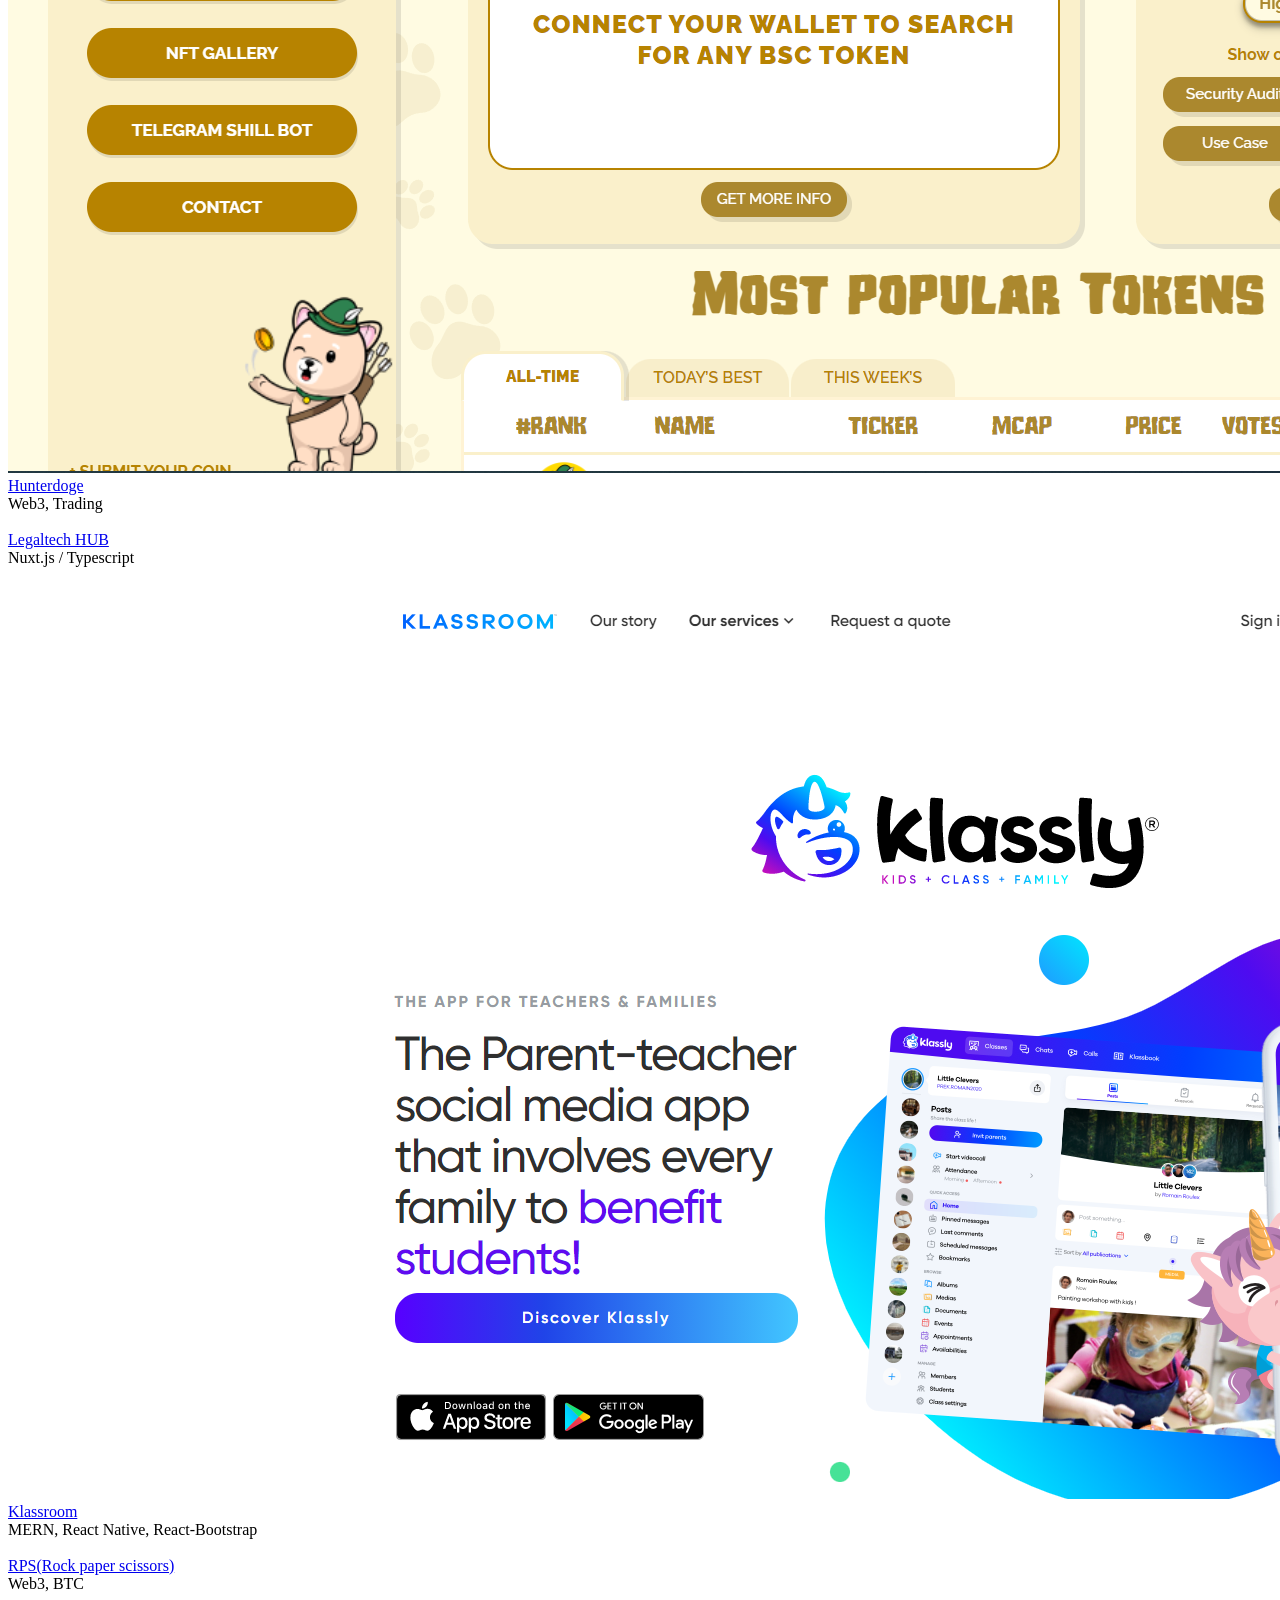
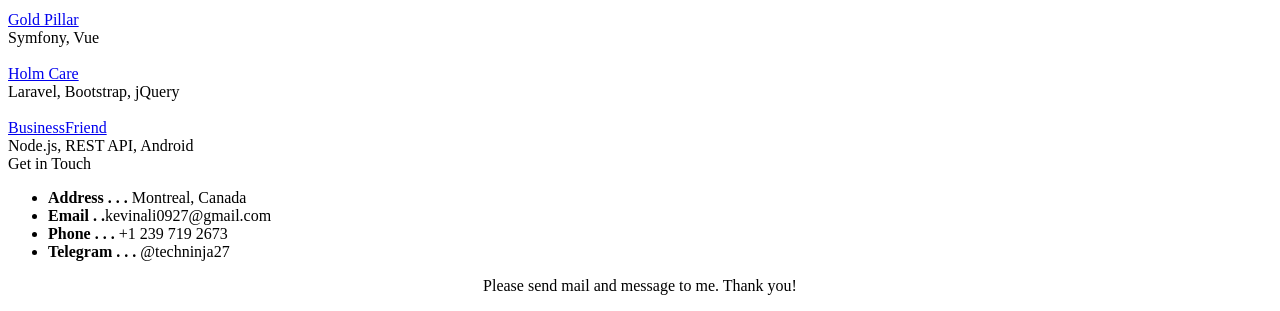
==== commit 2648e7d7: "upload works" ====
--- a/index.html
+++ b/index.html
@@ -1,34 +1,38 @@
 <!DOCTYPE html>
 <html lang="en">
+
 <head>
-	
+
 	<!--
 		Basic
 	-->
 	<meta charset="UTF-8" />
-	<meta http-equiv="X-UA-Compatible" content="IE=edge"> 
-	<title>Takeshi Ishikawa - Full-stack & Blockchain Developer</title>
+	<meta http-equiv="X-UA-Compatible" content="IE=edge">
+	<title>Kevin Ali - Full Stack Engineer</title>
 	<meta name="viewport" content="width=device-width, initial-scale=1, maximum-scale=1" />
-	<meta name="description" content="Takeshi Ishikawa Profile" />
-	<meta name="keywords" content="Takeshi Ishikawa, Web Developer, Full-stack, Blockchain, Backend, Frontend, GraphQL, React, Vue, Angular, Laravel, Node.js" />
-	<meta name="author" content="Takeshi Ishikawa" />
-	
+	<meta name="description" content="Kevin Ali Profile" />
+	<meta name="keywords"
+		content="Kevin Ali, Web Developer, Full-stack, Blockchain, Backend, Frontend, GraphQL, React, Vue, Angular, Laravel, Node.js" />
+	<meta name="author" content="Kevin Ali" />
+
 	<!-- Global site tag (gtag.js) - Google Analytics -->
 	<script async src="https://www.googletagmanager.com/gtag/js?id=UA-156442046-1"></script>
 	<script>
-	window.dataLayer = window.dataLayer || [];
-	function gtag(){dataLayer.push(arguments);}
-	gtag('js', new Date());
-
-	gtag('config', 'UA-156442046-1');
+		window.dataLayer = window.dataLayer || [];
+		function gtag() { dataLayer.push(arguments); }
+		gtag('js', new Date());
+
+		gtag('config', 'UA-156442046-1');
 	</script>
 
 	<!--
 		Load Fonts
 	-->
-	<link href="https://fonts.googleapis.com/css?family=Poppins:100,100i,200,200i,300,300i,400,400i,500,500i,600,600i,700,700i,800,800i,900,900i" rel="stylesheet">
+	<link
+		href="https://fonts.googleapis.com/css?family=Poppins:100,100i,200,200i,300,300i,400,400i,500,500i,600,600i,700,700i,800,800i,900,900i"
+		rel="stylesheet">
 	<link rel="stylesheet" href="https://use.fontawesome.com/releases/v5.8.0/css/all.css">
-	
+
 	<!--
 		Load CSS
 	-->
@@ -44,7 +48,7 @@
 		Background Gradient
 	-->
 	<link rel="stylesheet" href="css/gradient.css" />
-	
+
 	<!--
 		Template New-Skin
 	-->
@@ -54,19 +58,19 @@
 		Template RTL
 	-->
 	<!--<link rel="stylesheet" href="css/rtl.css" />-->
-	
+
 	<!--
 		Template Colors
 	-->
 	<link rel="stylesheet" href="css/template-colors/green.css" />
 
 	<link rel="shortcut icon" href="images/favicons/favicon.ico">
-	
+
 </head>
 
 <body>
 	<div class="page new-skin">
-		
+
 		<!-- preloader -->
 		<div class="preloader">
 			<div class="centrize full-width">
@@ -82,17 +86,17 @@
 		<!-- background -->
 		<div class="background gradient">
 			<ul class="bg-bubbles">
-      <li></li>
-      <li></li>
-      <li></li>
-      <li></li>
-      <li></li>
-      <li></li>
-      <li></li>
-      <li></li>
-      <li></li>
-      <li></li>
-    </ul>
+				<li></li>
+				<li></li>
+				<li></li>
+				<li></li>
+				<li></li>
+				<li></li>
+				<li></li>
+				<li></li>
+				<li></li>
+				<li></li>
+			</ul>
 		</div>
 
 		<!--
@@ -154,8 +158,8 @@
 				<div class="profile no-photo">
 
 					<!-- profile image -->
-					<img src="./images/man5_big.jpg" itempro="photo" width="1" height="1"/>
-					<div class="slide" style="background-image: url(images/man5_big.jpg);"></div>
+					<img src="./images/kevin_ali.jpg" itempro="photo" width="1" height="1" />
+					<div class="slide" style="background-image: url(images/kevin_ali.jpg);"></div>
 
 					<!-- profile photo -->
 					<!-- <div class="image">
@@ -163,20 +167,21 @@
 					</div> -->
 
 					<!-- profile titles -->
-					<div class="title">Takeshi Ishikawa</div>
-					<div class="subtitle">Full-stack & Blockchain Developer</div>
+					<div class="title">Kevin Ali</div>
+					<div class="subtitle">Full-Stack & Blockchain Developer</div>
 
 					<!-- profile socials -->
 					<div class="social">
 						<!-- <a target="_blank" href="https://dribbble.com/"><span class="fab fa-dribbble"></span></a> -->
-						<a target="_blank" href="https://www.linkedin.com/in/takeshi-ishikawa-ab3b02210/"><span class="fab fa-linkedin"></span></a>
-						<a target="_blank" href="https://github.com/figaro27/"><span class="fab fa-github"></span></a>
-						<a target="_blank" href="https://angel.co/u/takeshi-ishikawa/"><span class="fab fa-angellist"></span></a>
+						<a target="_blank" href="https://www.linkedin.com/in/kevin-ali-536819223/"><span
+								class="fab fa-linkedin"></span></a>
+						<a target="_blank" href="https://github.com/ali0927/"><span class="fab fa-github"></span></a>
+						<!-- <a target="_blank" href="https://angel.co/u/takeshi-ishikawa/"><span class="fab fa-angellist"></span></a> -->
 					</div>
-					
+
 					<!-- profile buttons -->
 					<div class="lnks">
-						<a href="Takeshi_Ishikawa.pdf" class="lnk">
+						<a href="Kevin_Ali.docx" class="lnk">
 							<span class="text">Download CV</span>
 							<span class="ion ion-archive"></span>
 						</a>
@@ -209,13 +214,14 @@
 							<div class="col col-d-12 col-t-12 col-m-12 border-line-v">
 								<div class="text-box">
 									<p>
-                    I am a <b>full-stack</b> & <b>blockchain</b> developer with over 7 years of experience.<br/>
-					Love to work with JS frameworks which are the most popular frameworks nowadays and have rich experience in web & blockchain development.
-                    My skills and experiences range from building responsive mobile sites that work perfect cross-browser to building scalable websites for any industry. I provide 100% guarantee on the quality and reliability of the code.
-                    It's important for me to build long-term relationships with my clients, so I'm primarily looking for long-term projects.<br/ >
-                    Eager to learn the latest technologies and approaches.
-                    <br/><br/>
-									</p>								
+										Kevin is a full-stack engineer with a strong focus on blockchain.
+										Familiar with all categories of decentralized finance (DeFi) protocols and
+										passionate about all things blockchain.
+										He's the type of developer who quickly gains expertise in any techs.
+										He has experience with full-stack web & mobile app development and, working
+										directly with clients, managing small engineering teams.
+										<br /><br />
+									</p>
 								</div>
 							</div>
 							<div class="clear"></div>
@@ -240,20 +246,20 @@
 									<div class="icon"><span class="ion ion-code"></span></div>
 									<div class="name">Web Development</div>
 									<p>
-										Modern and mobile-ready website that will help you 
+										Modern and mobile-ready website that will help you
 										reach all of your marketing.
 									</p>
 								</div>
 							</div>
 
-              		<!-- service item -->
+							<!-- service item -->
 							<div class="col col-d-6 col-t-6 col-m-12 border-line-h">
 								<div class="service-item">
 									<div class="icon"><span class="ion ion-chatbubble"></span></div>
 									<div class="name">Blockchain Development</div>
 									<p>
-										Create & deploy smart contracts and ERC tokens. <br/> 
-                    					Develop NFT & DeFi platforms.
+										Create & deploy smart contracts and ERC tokens. <br />
+										Develop NFT & DeFi platforms.
 									</p>
 								</div>
 							</div>
@@ -267,7 +273,7 @@
 										iOS, Android mobile app development using React-Native, Ionic.
 									</p>
 								</div>
-							</div>					
+							</div>
 
 							<!-- service item -->
 							<div class="col col-d-6 col-t-6 col-m-12">
@@ -301,102 +307,111 @@
 						<!-- title -->
 						<div class="title">Resume</div>
 
-            <!-- content -->
-            <div class="row">
+						<!-- content -->
+						<div class="row">
 
 							<!-- experience -->
 							<div class="col col-d-12 col-t-12 col-m-12 border-line-v">
 								<div class="resume-title border-line-h">
 									<div class="icon"><i class="ion ion-briefcase"></i></div>
 									<div class="name">Experience</div>
-                </div>
-              </div>
-            </div>
+								</div>
+							</div>
+						</div>
 						<div class="row">
 							<!-- experience -->
 							<div class="col col-d-6 col-t-6 col-m-12 border-line-v" style="margin-top: -60px;">
 								<div class="resume-items">
 									<div class="resume-item border-line-h">
-										<div class="date">2022 - 2022</div>
-										<div class="name">Fullstack Developer</div>
+										<div class="date">2022 - 2023</div>
+										<div class="name">Full Stack Developer</div>
 										<div class="company">Nex10 Labs</div>
 										<p>
-											- Developed NFT, Staking and Upgradable Proxy contracts.<br/>
-											- Worked on Nex10 Marketplace projct which sell NFT, Physical Items into CryptoCurrency.<br/>
-											- Implemented Next.js/React-based app hosted and integrated Staking, Marketplace contracts.
+											- Built a FastAPI back end with GPT-3 API integration to generate a travel
+											itinerary for a trip and extract locations.<br />
+											- These locations were then geo-encoded with coordinates.<br />
+											- Built a Next.js app to display the travel itinerary and show the
+											geo-locations on Google Maps color-codes corresponding to days in the trip
+											and information about each location.<br />
+											- Dockerized and deployed both the FastAPI back end and Next.js front end to
+											DigitalOcean.
 										</p>
 									</div>
+									<div class="resume-item border-line-h">
+										<div class="date">2022 - 2022</div>
+										<div class="name">Full Stack Developer</div>
+										<div class="company">Nex10 Labs</div>
+										<p>
+											- Developed NFT, Staking and Upgradable Proxy contracts. <br />
+											- Worked on Nex10 Marketplace project which sells NFT, Physical Items into
+											CryptoCurrency. <br />
+											- Implemented Next.js/React-based app hosted and integrated Staking,
+											Marketplace contracts.
+										</p>
+									</div>
+									<div class="resume-item border-line-h">
+										<div class="date">2021 - 2022</div>
+										<div class="name">Technical Advisor | Lead</div>
+										<div class="company">Divvy</div>
+										<p>
+											- Advising a small startup to attempt to disrupt the vulnerability and bug
+											bounty space. <br />
+											- Helped guide direction, acquire clients, and advise on company direction.
+											<br />
+											- I was responsible for the integration of crypto betting and third-party
+											APIs for sports.
+										</p>
+									</div>
+
+								</div>
+							</div>
+
+							<!-- education -->
+							<div class="col col-d-6 col-t-6 col-m-12 border-line-v" style="margin-top: -60px;">
+								<div class="resume-items">
 									<div class="resume-item border-line-h">
 										<div class="date">2021 - 2022</div>
 										<div class="name">Blockchain Engineer</div>
 										<div class="company">Don-key Finance</div>
 										<p>
-											- Developed DON governance token, Staking and Bridge contracts.<br/>
-											- Implemented User authentication by user wallet signature.<br/>
-											- Worked on the styling of React components along with Styled-components.<br/>
+											- Developed DON governance token, Staking and Bridge contracts.<br />
+											- Implemented User authentication by user wallet signature. <br />
+											- Worked on the styling of React components along with
+											Styled-components.<br />
 											- Developed Graphql endpoints for community feautres.
 										</p>
 									</div>
 									<div class="resume-item border-line-h">
-										<div class="date">2021 - 2021</div>
-										<div class="name">Blockchain Developer</div>
-										<div class="company">Divvy.bet</div>
+										<div class="date">2019 - 2020</div>
+										<div class="name">Frontend Developer</div>
+										<div class="company">Klassroom</div>
 										<p>
-											- Added new features and fixed issues in DVY governance token, LP, and Betting contracts.<br/>
-											- Implemented React High-Order-Components along with Antd and integrated Solana programming.<br/>
-											- Integrated third-party APIs like LSPORTS to get sports match information.
-										</p>
-									</div>
-								</div>
-							</div>
-
-							<!-- education -->
-							<div class="col col-d-6 col-t-6 col-m-12 border-line-v" style="margin-top: -60px;">                
-								<div class="resume-items">	
-									<div class="resume-item border-line-h">
-										<div class="date">2020 - 2020</div>
-										<div class="name">Frontend Developer</div>
-										<div class="company">Legaltech Hub</div>
-										<p>
-                      						- Built beautiful and mobile responsive UI components in Vue js.<br/>
-											- Fixed mobile responsive issue on server-side rendering in Nuxt.js using JavaScript packages such as Simple-Calendar.
+											- Built beautiful and mobile responsive UI components in React.<br />
+											- Fixed mobile responsive issues and customized JavaScript packages such as
+											Simple-Calendar.<br />
+											- Created an intuitive app UI for kids that was listed in the trending
+											category in iOS and Android stores for kids.
 										</p>
 									</div>
 									<div class="resume-item border-line-h">
 										<div class="date">2019 - 2020</div>
-										<div class="name">Fullstack Developer</div>
-										<div class="company">Ethernity.live</div>
+										<div class="name">Full Stack Developer</div>
+										<div class="company">Peripatetic </div>
 										<p>
-											- Developed Chess and RPS(Rock paper scissors) games based on BTC.<br/>
-											- Implemented mobile-responsive front-end pages with React, Bootstrap, and SCSS.<br/>
-											- Developed and deployed Solidity contracts on Ethereum blockchain.
+											- Developed a complete platform for financial modeling tools.<br />
+											- Designed and implemented an API back-end for providing user
+											authentication, permission control, financial data access, and payment
+											management.<br />
+											- Created and developed a front end centered around managed data
+											visualizations and tools using React, D3 and Stripe.
 										</p>
-									</div>	
-									<div class="resume-item border-line-h">
-										<div class="date">2018 - 2019</div>
-										<div class="name">Fullstack Developer</div>
-										<div class="company">Store Led</div>
-										<p>
-											- Implemented front‐end pages with React+Typescript.<br/>
-											- Developed back‐end APIs using Node.js.<br/>
-											- Tracked and fixed existing system issues using Trello as a reporting tool.
-										</p>
-									</div>
-									<div class="resume-item border-line-h">
-										<div class="date">2016 - 2018</div>
-										<div class="name">Fullstack Developer</div>
-										<div class="company">Fukuoka Software Development Co.,Ltd.</div>
-										<p>
-											- Worked on Influencer marketing and E-commerce projects as a full-stack developer.<br/>
-											- Developed Rest APIs using Node.js, PHP/Laravel, Pythn/Django.<br/>
-											- Implemented reusable and complex UI components with Javascript frameworks.
-										</p>
-									</div>
-								</div>
-							</div>
-					<div class="clear"></div>
-					</div>
-            
+									</div>
+
+								</div>
+							</div>
+							<div class="clear"></div>
+						</div>
+
 						<!-- content -->
 						<div class="row">
 							<!-- experience -->
@@ -407,17 +422,17 @@
 								</div>
 								<div class="resume-items">
 									<div class="resume-item border-line-h">
-										<div class="date">2012 - 2016</div>
-										<div class="name">Fukuoka Institute of Technology</div>
-										<div class="company">Fukuoka, Japan</div>
+										<div class="date">2013 - 2017</div>
+										<div class="name">University of Montreal</div>
+										<div class="company">Montreal, Canada</div>
 										<p>
 											Bachelor's degree in Computer Science
 										</p>
-                  </div>
-                </div>
-              </div>
-              <div class="clear"></div>
-            </div>
+									</div>
+								</div>
+							</div>
+							<div class="clear"></div>
+						</div>
 
 					</div>
 
@@ -436,30 +451,30 @@
 
 						<!-- title -->
 						<div class="title">My Skills</div>
-					
+
 						<!-- content -->
 						<div class="row">
-						
+
 							<!-- skill item -->
-              				<div class="col col-d-6 col-t-6 col-m-12 border-line-v">
+							<div class="col col-d-6 col-t-6 col-m-12 border-line-v">
 								<div class="skills-list">
 									<div class="skill-title border-line-h">
 										<div class="icon"><i class="ion ion-ios-browsers"></i></div>
 										<div class="name">Blockchain</div>
 									</div>
-									<ul>	
-										<li class="border-line-h"> 
+									<ul>
+										<li class="border-line-h">
 											<div class="name">Solidity / Smart Contract</div>
 											<div class="progress">
 												<div class="percentage" style="width:95%;"></div>
 											</div>
-										</li>	
-										<li class="border-line-h"> 
+										</li>
+										<li class="border-line-h">
 											<div class="name">Ethereum/BSC/Avalanche/Polygon/Solana</div>
 											<div class="progress">
 												<div class="percentage" style="width:90%;"></div>
 											</div>
-										</li>	
+										</li>
 										<li class="border-line-h">
 											<div class="name">Hardhat / Truffle</div>
 											<div class="progress">
@@ -473,14 +488,14 @@
 											</div>
 										</li>
 										<li class="border-line-h">
-											<div class="name">Moralis / Infura / Alchemy</div>
+											<div class="name">Moralis / Infura / Alchemy / Chainlink</div>
 											<div class="progress">
 												<div class="percentage" style="width:90%;"></div>
 											</div>
 										</li>
 									</ul>
 								</div>
-							</div>				
+							</div>
 
 							<!-- skill item -->
 							<div class="col col-d-6 col-t-6 col-m-12 border-line-v">
@@ -490,18 +505,12 @@
 										<div class="name">Languages</div>
 									</div>
 									<ul>
-										<li class="border-line-h"> 
+										<li class="border-line-h">
 											<div class="name">English</div>
 											<div class="progress">
-												<div class="percentage" style="width:80%;"></div>
-											</div>
-										</li>	
-										<li class="border-line-h"> 
-											<div class="name">Japanese</div>
-											<div class="progress">
-												<div class="percentage" style="width:100%;"></div>
-											</div>
-										</li>									
+												<div class="percentage" style="width:90%;"></div>
+											</div>
+										</li>
 									</ul>
 								</div>
 							</div>
@@ -514,42 +523,38 @@
 										<div class="name">WEB</div>
 									</div>
 									<ul>
-                    <li class="border-line-h"> 
-											<div class="name">HTML5 / CSS3 / Javascript</div>
+										<li class="border-line-h">
+											<div class="name">HTML5/CSS3/Javascript/Typescript</div>
 											<div class="progress">
 												<div class="percentage" style="width:100%;"></div>
 											</div>
 										</li>
 										<li>
-											<div class="name">React / Vue / Angular</div>
+											<div class="name">React/Next/Vue/Angular</div>
 											<div class="progress">
 												<div class="percentage" style="width:95%;"></div>
 											</div>
-										</li>     
-										<li class="border-line-h"> 
+										</li>
+										<li class="border-line-h">
 											<div class="name">Bootstrap/Tailwind Css/Material UI/Antd</div>
 											<div class="progress">
 												<div class="percentage" style="width:98%;"></div>
 											</div>
-										</li>                              						
-										<li> 
-											<div class="name">PHP / Node.js / Golang / Python</div>
+										</li>
+										<li>
+											<div class="name">Python/PHP/Node.js/Golang/</div>
 											<div class="progress">
 												<div class="percentage" style="width:95%;"></div>
 											</div>
-										</li>	
-                    <li> 
-											<div class="name">MySQL / PostgreSQL / MongoDB</div>
+										</li>
+										<li>
+											<div class="name">MySQL/PostgreSQL/MongoDB/DynamoDB
+											</div>
 											<div class="progress">
 												<div class="percentage" style="width:90%;"></div>
 											</div>
-										</li>								
-										<li> 
-											<div class="name">Restful / GraphQL service</div>
-											<div class="progress">
-												<div class="percentage" style="width:95%;"></div>
-											</div>
-                    </li>                 
+										</li>
+
 									</ul>
 								</div>
 							</div>
@@ -564,35 +569,35 @@
 									<ul>
 										<li>
 											<div class="name">Typescript</div>
-										</li>	
-										<li> 
+										</li>
+										<li>
 											<div class="name">jQuery</div>
-										</li>								
-										<li> 
-											<div class="name">React native</div>
-										</li>								
-										<li> 
+										</li>
+										<li>
+											<div class="name">React native / Ionic</div>
+										</li>
+										<li>
 											<div class="name">Git / Kubernete / Docker</div>
 										</li>
-                    					<li> 
+										<li>
 											<div class="name">CI / CD</div>
 										</li>
-										<li> 
-											<div class="name">AWS / Azure</div>
-										</li>
-										<li> 
-											<div class="name">Google Cloud services</div>
-										</li>
-										<li> 
-											<div class="name">Firebase</div>
+										<li>
+											<div class="name">AWS / Azure / GCP</div>
+										</li>
+										<li>
+											<div class="name">Open AI / Chat GPT</div>
+										</li>
+										<li>
+											<div class="name">Firebase / Vercel / Heroku</div>
 										</li>
 									</ul>
 								</div>
 							</div>
-							
+
 							<div class="clear"></div>
 						</div>
-						
+
 					</div>
 
 				</div>
@@ -613,26 +618,43 @@
 						<!-- title -->
 						<div class="title">Recent Works</div>
 
-						<!-- filters -->		
+						<!-- filters -->
 
 						<!-- content -->
-						<div class="row grid-items border-line-v">  
+						<div class="row grid-items border-line-v">
+							<div class="col col-d-6 col-t-6 col-m-12 grid-item web border-line-h">
+								<div class="box-item">
+									<div class="image">
+										<a href="https://zurney.app/" target="_blank" class="">
+											<img src="images/works/zurney.jpg" alt="" />
+											<span class="info">
+												<span class="ion ion-images"></span>
+											</span>
+										</a>
+									</div>
+									<div class="desc">
+										<a href="https://zurney.app/" target="_blank" class="name">Zurney</a>
+										<div class="category">Next.js, Chat Bot, ChatGPT</div>
+									</div>
+								</div>
+							</div>
 							<div class="col col-d-6 col-t-6 col-m-12 grid-item web border-line-h">
 								<div class="box-item">
 									<div class="image">
 										<a href="https://don-key.finance/" target="_blank" class="">
 											<img src="images/works/don-key.png" alt="" />
 											<span class="info">
-												<span class="ion ion-images"></span>                                                                                                        
-											</span>
-										</a>
-									</div>
-									<div class="desc">
-										<a href="ttps://don-key.finance/" target="_blank" class="name">Don-key Finance</a>
+												<span class="ion ion-images"></span>
+											</span>
+										</a>
+									</div>
+									<div class="desc">
+										<a href="https://don-key.finance/" target="_blank" class="name">Don-key
+											Finance</a>
 										<div class="category">DeFi, LP, Staking, Bridge</div>
-									</div>									
-								</div>
-							</div> 
+									</div>
+								</div>
+							</div>
 							<div class="col col-d-6 col-t-6 col-m-12 grid-item web border-line-h">
 								<div class="box-item">
 									<div class="image">
@@ -644,9 +666,10 @@
 										</a>
 									</div>
 									<div class="desc">
-										<a href="https://www.shogunsamurais.com/" target="_blank" class="name">Shogun S侍murais</a>
+										<a href="https://www.shogunsamurais.com/" target="_blank" class="name">Shogun
+											S侍murais</a>
 										<div class="category">NFT, Staking, Polygon</div>
-									</div>									
+									</div>
 								</div>
 							</div>
 							<div class="col col-d-6 col-t-6 col-m-12 grid-item web border-line-h">
@@ -660,9 +683,10 @@
 										</a>
 									</div>
 									<div class="desc">
-										<a href="https://uunicorns.io/" target="_blank" class="name">Uninterested Unicorns</a>
-										<div class="category">NFT</div>
-									</div>									
+										<a href="https://uunicorns.io/" target="_blank" class="name">Uninterested
+											Unicorns</a>
+										<div class="category">NFT, Marketplace</div>
+									</div>
 								</div>
 							</div>
 							<div class="col col-d-6 col-t-6 col-m-12 grid-item web border-line-h">
@@ -671,16 +695,16 @@
 										<a href="https://divvy.bet/" target="_blank" class="">
 											<img src="images/works/divvy.png" alt="" />
 											<span class="info">
-												<span class="ion ion-images"></span>                                                                                                        
+												<span class="ion ion-images"></span>
 											</span>
 										</a>
 									</div>
 									<div class="desc">
 										<a href="https://divvy.bet/" target="_blank" class="name">Divvy</a>
 										<div class="category">DeFi, Sports betting, Oracle, Solana</div>
-									</div>									
-								</div>
-							</div> 
+									</div>
+								</div>
+							</div>
 							<div class="col col-d-6 col-t-6 col-m-12 grid-item web border-line-h">
 								<div class="box-item">
 									<div class="image">
@@ -694,7 +718,7 @@
 									<div class="desc">
 										<a href="https://racex.tech/" target="_blank" class="name">RaceX</a>
 										<div class="category">NFT, Race-2-Earn Game, Avalanche</div>
-									</div>									
+									</div>
 								</div>
 							</div>
 
@@ -711,7 +735,7 @@
 									<div class="desc">
 										<a href="https://pepemon.world/" target="_blank" class="name">Pepemon</a>
 										<div class="category">NFT Card Game</div>
-									</div>									
+									</div>
 								</div>
 							</div>
 
@@ -726,9 +750,10 @@
 										</a>
 									</div>
 									<div class="desc">
-										<a href="https://app.hunterdoge.com/" target="_blank" class="name">Hunterdoge</a>
+										<a href="https://app.hunterdoge.com/" target="_blank"
+											class="name">Hunterdoge</a>
 										<div class="category">Web3, Trading</div>
-									</div>									
+									</div>
 								</div>
 							</div>
 
@@ -743,9 +768,10 @@
 										</a>
 									</div>
 									<div class="desc">
-										<a href="https://legaltechnologyhub.com/" target="_blank" class="name">Legaltech HUB</a>
+										<a href="https://legaltechnologyhub.com/" target="_blank" class="name">Legaltech
+											HUB</a>
 										<div class="category">Nuxt.js / Typescript</div>
-									</div>									
+									</div>
 								</div>
 							</div>
 
@@ -760,11 +786,11 @@
 										</a>
 									</div>
 									<div class="desc">
-										<a href="https://klassroom.co/" target="_blank" class="name">Klassboard</a>
-										<div class="category">MERN, React-Bootstrap</div>
-									</div>									
-								</div>
-							</div>	
+										<a href="https://klassroom.co/" target="_blank" class="name">Klassroom</a>
+										<div class="category">MERN, React Native, React-Bootstrap</div>
+									</div>
+								</div>
+							</div>
 
 							<div class="col col-d-6 col-t-6 col-m-12 grid-item web border-line-h">
 								<div class="box-item">
@@ -777,13 +803,14 @@
 										</a>
 									</div>
 									<div class="desc">
-										<a href="https://rps.ethernity.live/" target="_blank" class="name">RPS(Rock paper scissors)</a>
+										<a href="https://rps.ethernity.live/" target="_blank" class="name">RPS(Rock
+											paper scissors)</a>
 										<div class="category">Web3, BTC</div>
-									</div>									
-								</div>
-							</div>	
-
-              				<div class="col col-d-6 col-t-6 col-m-12 grid-item web border-line-h">
+									</div>
+								</div>
+							</div>
+
+							<!-- <div class="col col-d-6 col-t-6 col-m-12 grid-item web border-line-h">
 								<div class="box-item">
 									<div class="image">
 										<a href="https://www.storeled.fr/" target="_blank" class="">
@@ -796,11 +823,29 @@
 									<div class="desc">
 										<a href="https://www.storeled.fr/" target="_blank" class="name">Store Led</a>
 										<div class="category">MERN, Material UI</div>
-									</div>									
-								</div>
-							</div>			
-              
-              				<div class="col col-d-6 col-t-6 col-m-12 grid-item web border-line-h">
+									</div>
+								</div>
+							</div> -->
+
+							<div class="col col-d-6 col-t-6 col-m-12 grid-item web border-line-h">
+								<div class="box-item">
+									<div class="image">
+										<a href="https://goldpillar.global/" target="_blank" class="">
+											<img src="images/works/goldpillar.png" alt="" />
+											<span class="info">
+												<span class="ion ion-images"></span>
+											</span>
+										</a>
+									</div>
+									<div class="desc">
+										<a href="https://goldpillar.global/" target="_blank" class="name">Gold
+											Pillar</a>
+										<div class="category">Symfony, Vue</div>
+									</div>
+								</div>
+							</div>
+
+							<div class="col col-d-6  col-m-12 grid-item web border-line-h">
 								<div class="box-item">
 									<div class="image">
 										<a href="https://holmcare.com/" target="_blank" class="">
@@ -813,26 +858,11 @@
 									<div class="desc">
 										<a href="https://holmcare.com/" target="_blank" class="name">Holm Care</a>
 										<div class="category">Laravel, Bootstrap, jQuery</div>
-									</div>									
-								</div>
-							</div>			
-
-             				<div class="col col-d-6 col-t-6 col-m-12 grid-item web border-line-h">
-								<div class="box-item">
-									<div class="image">
-										<a href="https://goldpillar.global/" target="_blank" class="">
-											<img src="images/works/goldpillar.png" alt="" />
-											<span class="info">
-												<span class="ion ion-images"></span>
-											</span>
-										</a>
-									</div>
-									<div class="desc">
-										<a href="https://goldpillar.global/" target="_blank" class="name">Gold Pillar</a>
-										<div class="category">Symfony, Vue</div>
-									</div>									
-								</div>
-							</div>	
+									</div>
+								</div>
+							</div>
+
+
 
 							<div class="col col-d-6 col-t-6 col-m-12 m-b-8 grid-item web chat border-line-h">
 								<div class="box-item">
@@ -845,9 +875,10 @@
 										</a>
 									</div>
 									<div class="desc">
-										<a href="https://www.businessfriend.com/" target="_blank" class="name">BusinessFriend</a>
+										<a href="https://www.businessfriend.com/" target="_blank"
+											class="name">BusinessFriend</a>
 										<div class="category">Node.js, REST API, Android</div>
-									</div>								
+									</div>
 								</div>
 							</div>
 
@@ -879,10 +910,10 @@
 								<!-- <div class="map" id="map"></div> -->
 								<div class="info-list">
 									<ul>
-										<li><strong>Address . . .</strong> Fukuoka, Japan</li>
-										<li><strong>Email . .</strong>sweetfigaro27@gmail.com</li>
-										<li><strong>Phone . . .</strong> +1 315 636 5319</li>
-										<li><strong>Telegram . . .</strong> @Hiccup27</li>
+										<li><strong>Address . . .</strong> Montreal, Canada</li>
+										<li><strong>Email . .</strong>kevinali0927@gmail.com</li>
+										<li><strong>Phone . . .</strong> +1 239 719 2673</li>
+										<li><strong>Telegram . . .</strong> @techninja27</li>
 									</ul>
 								</div>
 							</div>
@@ -904,7 +935,7 @@
 
 		</div>
 	</div>
-	
+
 	<!--
 		jQuery Scripts
 	-->
@@ -915,7 +946,8 @@
 	<script src="js/isotope.pkgd.js"></script>
 	<script src="js/jquery.slimscroll.js"></script>
 	<script src="js/owl.carousel.js"></script>
-	
+
 	<script src="js/scripts.js"></script>
 </body>
-</html>
+
+</html>
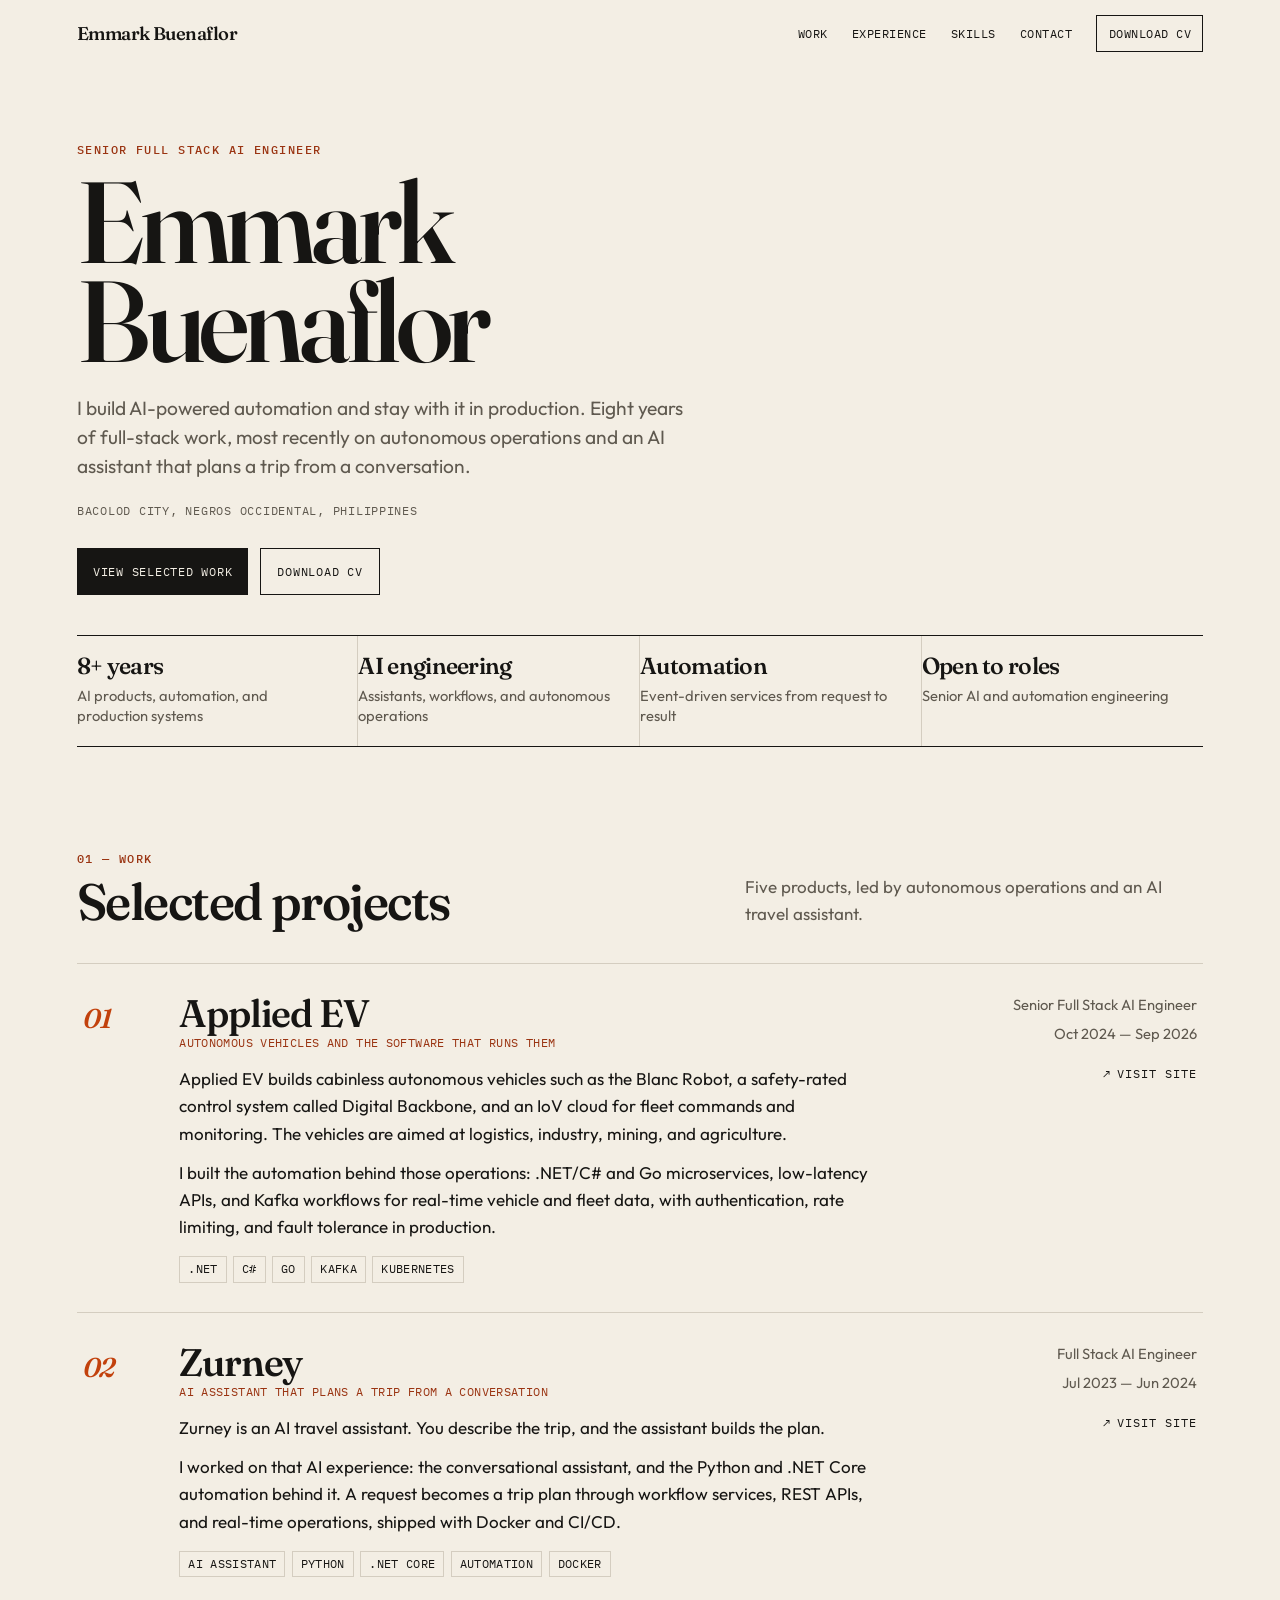
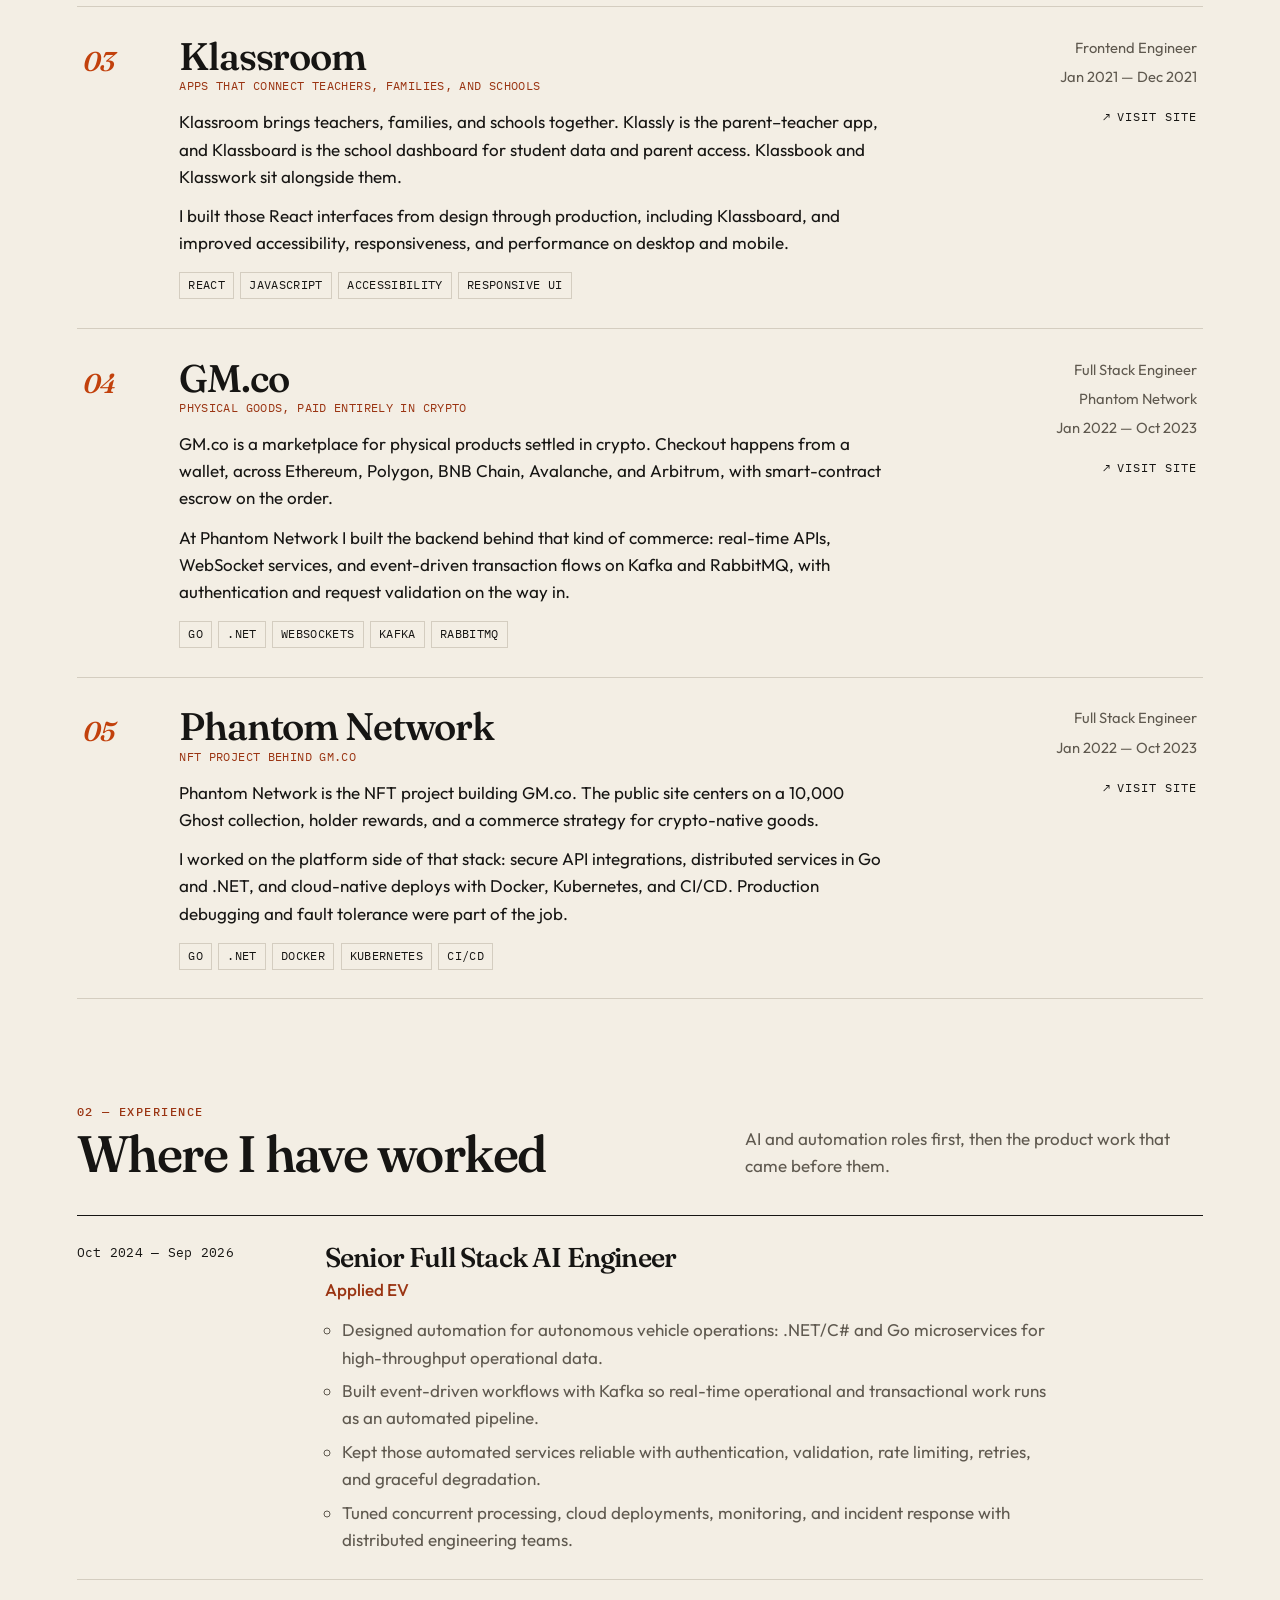
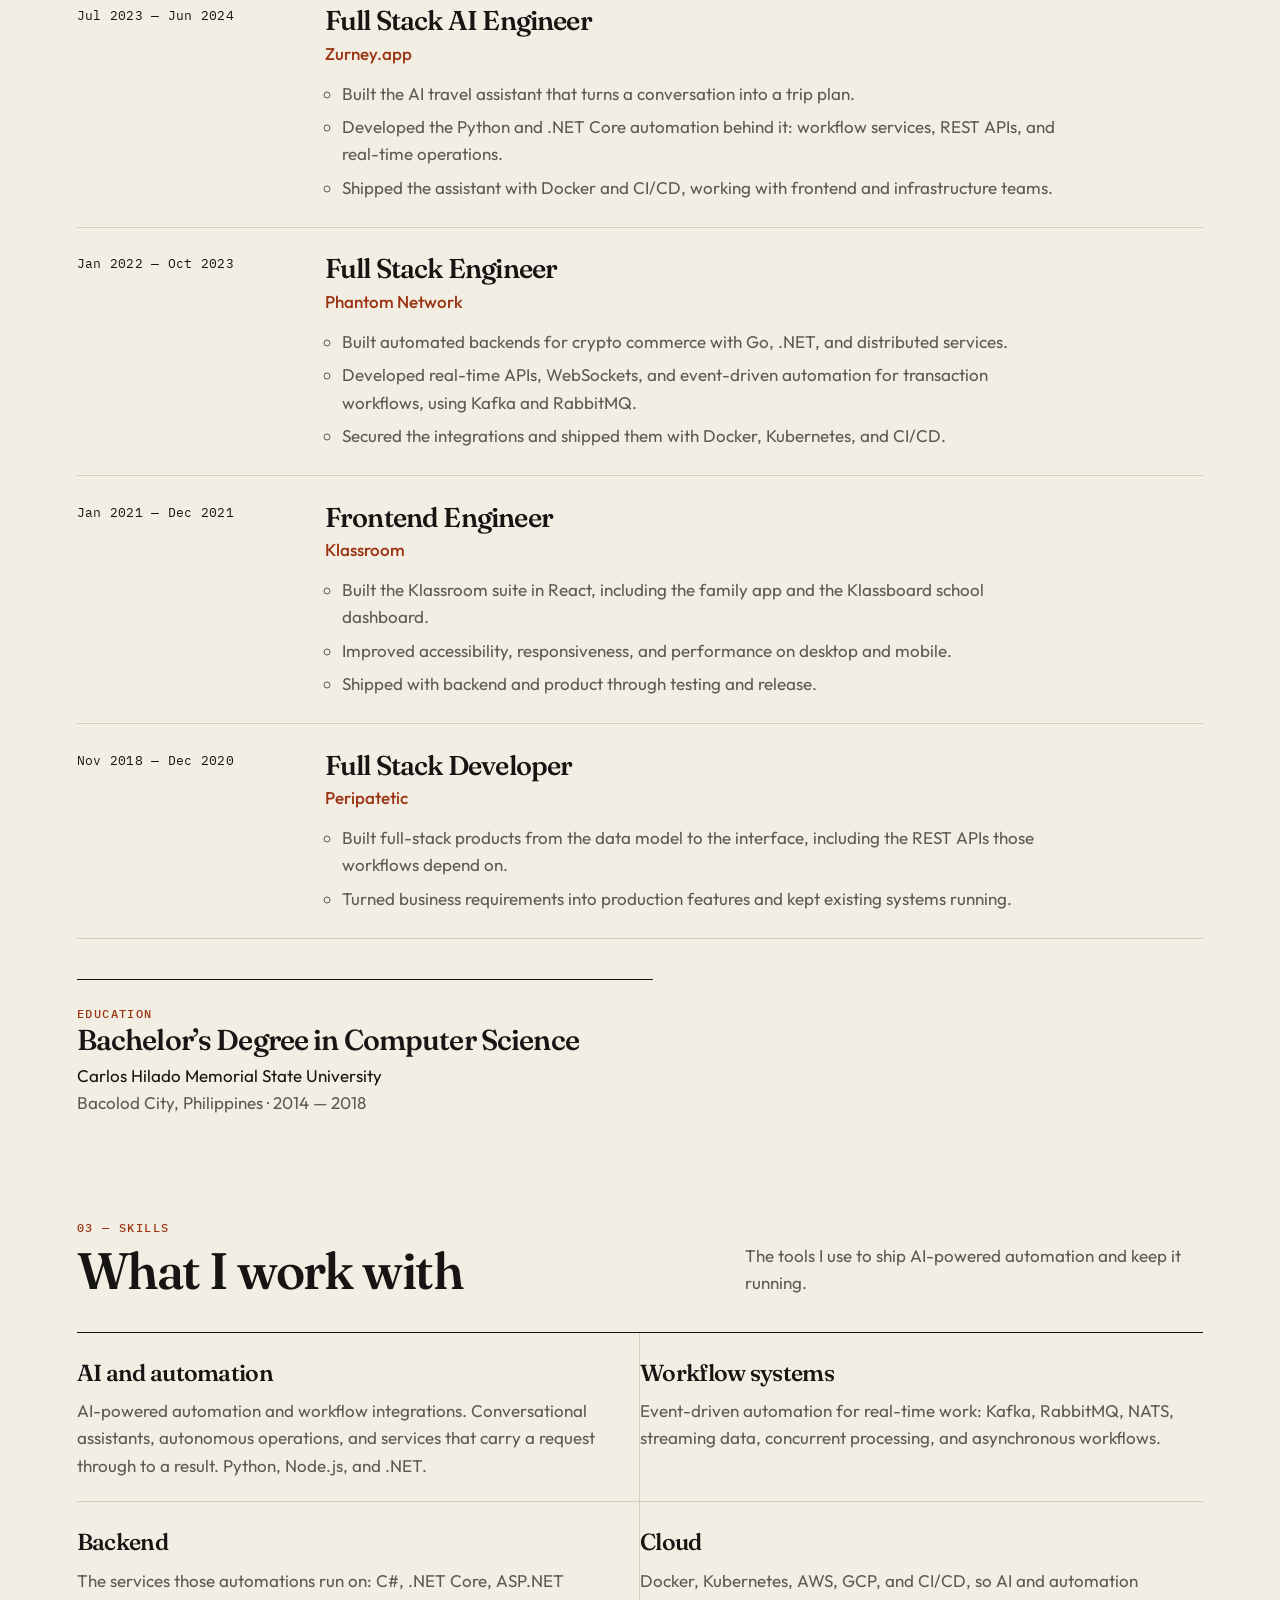
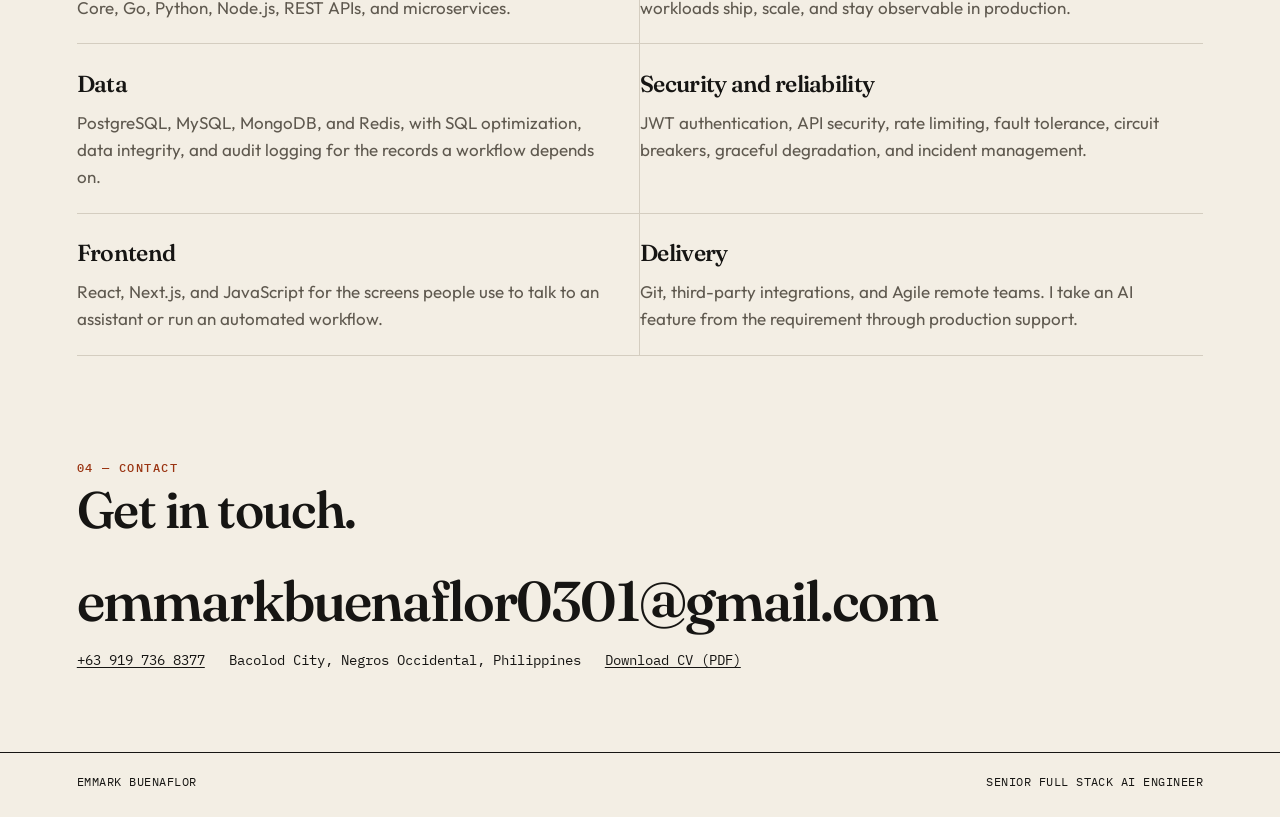
==== commit 8b795f10: "change cv" ====
--- a/index.html
+++ b/index.html
@@ -1,953 +1,397 @@
 <!DOCTYPE html>
 <html lang="en">
-
 <head>
-
-	<!--
-		Basic
-	-->
-	<meta charset="UTF-8" />
-	<meta http-equiv="X-UA-Compatible" content="IE=edge">
-	<title>Kevin Ali - Full Stack Engineer</title>
-	<meta name="viewport" content="width=device-width, initial-scale=1, maximum-scale=1" />
-	<meta name="description" content="Kevin Ali Profile" />
-	<meta name="keywords"
-		content="Kevin Ali, Web Developer, Full-stack, Blockchain, Backend, Frontend, GraphQL, React, Vue, Angular, Laravel, Node.js" />
-	<meta name="author" content="Kevin Ali" />
-
-	<!-- Global site tag (gtag.js) - Google Analytics -->
-	<script async src="https://www.googletagmanager.com/gtag/js?id=UA-156442046-1"></script>
-	<script>
-		window.dataLayer = window.dataLayer || [];
-		function gtag() { dataLayer.push(arguments); }
-		gtag('js', new Date());
-
-		gtag('config', 'UA-156442046-1');
-	</script>
-
-	<!--
-		Load Fonts
-	-->
-	<link
-		href="https://fonts.googleapis.com/css?family=Poppins:100,100i,200,200i,300,300i,400,400i,500,500i,600,600i,700,700i,800,800i,900,900i"
-		rel="stylesheet">
-	<link rel="stylesheet" href="https://use.fontawesome.com/releases/v5.8.0/css/all.css">
-
-	<!--
-		Load CSS
-	-->
-	<link rel="stylesheet" href="css/basic.css" />
-	<link rel="stylesheet" href="css/layout.css" />
-	<link rel="stylesheet" href="css/blogs.css" />
-	<link rel="stylesheet" href="css/ionicons.css" />
-	<link rel="stylesheet" href="css/magnific-popup.css" />
-	<link rel="stylesheet" href="css/animate.css" />
-	<link rel="stylesheet" href="css/owl.carousel.css" />
-
-	<!--
-		Background Gradient
-	-->
-	<link rel="stylesheet" href="css/gradient.css" />
-
-	<!--
-		Template New-Skin
-	-->
-	<link rel="stylesheet" href="css/new-skin/new-skin.css" />
-
-	<!--
-		Template RTL
-	-->
-	<!--<link rel="stylesheet" href="css/rtl.css" />-->
-
-	<!--
-		Template Colors
-	-->
-	<link rel="stylesheet" href="css/template-colors/green.css" />
-
-	<link rel="shortcut icon" href="images/favicons/favicon.ico">
-
+  <meta charset="UTF-8">
+  <meta name="viewport" content="width=device-width, initial-scale=1">
+  <title>Emmark Buenaflor — Senior Full Stack AI Engineer</title>
+  <meta name="description" content="Portfolio of Emmark Buenaflor, a senior full-stack AI engineer in Bacolod City. AI-powered automation, autonomous operations, and production systems.">
+  <meta name="author" content="Emmark Buenaflor">
+  <meta name="theme-color" content="#f3eee4">
+  <meta property="og:title" content="Emmark Buenaflor — Senior Full Stack AI Engineer">
+  <meta property="og:description" content="AI-powered automation and the production systems behind it. Autonomous operations, an AI travel assistant, and workflow engineering.">
+  <meta property="og:type" content="website">
+  <link rel="icon" href="assets/favicon.svg" type="image/svg+xml">
+  <link rel="preconnect" href="https://fonts.googleapis.com">
+  <link rel="preconnect" href="https://fonts.gstatic.com" crossorigin>
+  <link href="https://fonts.googleapis.com/css2?family=Fraunces:ital,opsz,wght@0,9..144,560;0,9..144,640;1,9..144,560&family=IBM+Plex+Mono:wght@400;500&family=Outfit:wght@400;500;600&display=swap" rel="stylesheet">
+  <link rel="stylesheet" href="styles.css">
+  <script type="application/ld+json">
+  {
+    "@context": "https://schema.org",
+    "@type": "Person",
+    "name": "Emmark Buenaflor",
+    "jobTitle": "Senior Full Stack AI Engineer",
+    "email": "mailto:emmarkbuenaflor0301@gmail.com",
+    "telephone": "+63-919-736-8377",
+    "address": {
+      "@type": "PostalAddress",
+      "addressLocality": "Bacolod City",
+      "addressRegion": "Negros Occidental",
+      "addressCountry": "PH"
+    },
+    "alumniOf": {
+      "@type": "CollegeOrUniversity",
+      "name": "Carlos Hilado Memorial State University"
+    }
+  }
+  </script>
 </head>
-
 <body>
-	<div class="page new-skin">
-
-		<!-- preloader -->
-		<div class="preloader">
-			<div class="centrize full-width">
-				<div class="vertical-center">
-					<div class="spinner">
-						<div class="double-bounce1"></div>
-						<div class="double-bounce2"></div>
-					</div>
-				</div>
-			</div>
-		</div>
-
-		<!-- background -->
-		<div class="background gradient">
-			<ul class="bg-bubbles">
-				<li></li>
-				<li></li>
-				<li></li>
-				<li></li>
-				<li></li>
-				<li></li>
-				<li></li>
-				<li></li>
-				<li></li>
-				<li></li>
-			</ul>
-		</div>
-
-		<!--
-			Container
-		-->
-		<div class="container opened" data-animation-in="fadeInLeft" data-animation-out="fadeOutLeft">
-
-			<!--
-				Header
-			-->
-			<header class="header">
-
-				<!-- menu -->
-				<div class="top-menu">
-					<ul>
-						<li class="active">
-							<a href="#about-card">
-								<span class="icon ion-person"></span>
-								<span class="link">About</span>
-							</a>
-						</li>
-						<li>
-							<a href="#resume-card">
-								<span class="icon ion-android-list"></span>
-								<span class="link">Resume</span>
-							</a>
-						</li>
-						<li>
-							<a href="#skill-card">
-								<span class="icon ion-hammer"></span>
-								<span class="link">Skill</span>
-							</a>
-						</li>
-						<li>
-							<a href="#works-card">
-								<span class="icon ion-paintbrush"></span>
-								<span class="link">Works</span>
-							</a>
-						</li>
-						<li>
-							<a href="#contacts-card">
-								<span class="icon ion-at"></span>
-								<span class="link">Contact</span>
-							</a>
-						</li>
-					</ul>
-				</div>
-
-			</header>
-
-			<!--
-				Card - Started
-			-->
-			<div class="card-started" id="home-card">
-
-				<!--
-					Profile
-				-->
-				<div class="profile no-photo">
-
-					<!-- profile image -->
-					<img src="./images/kevin_ali.jpg" itempro="photo" width="1" height="1" />
-					<div class="slide" style="background-image: url(images/kevin_ali.jpg);"></div>
-
-					<!-- profile photo -->
-					<!-- <div class="image">
-						<img src="images/profile.png" alt="" />
-					</div> -->
-
-					<!-- profile titles -->
-					<div class="title">Kevin Ali</div>
-					<div class="subtitle">Full-Stack & Blockchain Developer</div>
-
-					<!-- profile socials -->
-					<div class="social">
-						<!-- <a target="_blank" href="https://dribbble.com/"><span class="fab fa-dribbble"></span></a> -->
-						<a target="_blank" href="https://www.linkedin.com/in/kevin-ali-536819223/"><span
-								class="fab fa-linkedin"></span></a>
-						<a target="_blank" href="https://github.com/ali0927/"><span class="fab fa-github"></span></a>
-						<!-- <a target="_blank" href="https://angel.co/u/takeshi-ishikawa/"><span class="fab fa-angellist"></span></a> -->
-					</div>
-
-					<!-- profile buttons -->
-					<div class="lnks">
-						<a href="Kevin_Ali.docx" class="lnk">
-							<span class="text">Download CV</span>
-							<span class="ion ion-archive"></span>
-						</a>
-						<a href="#" class="lnk discover">
-							<span class="text">Contact Me</span>
-							<span class="arrow"></span>
-						</a>
-					</div>
-
-				</div>
-
-			</div>
-
-			<!-- 
-				Card - About
-			-->
-			<div class="card-inner animated active" id="about-card">
-				<div class="card-wrap">
-
-					<!-- 
-						About 
-					-->
-					<div class="content about">
-
-						<!-- title -->
-						<div class="title">About Me</div>
-
-						<!-- content -->
-						<div class="row">
-							<div class="col col-d-12 col-t-12 col-m-12 border-line-v">
-								<div class="text-box">
-									<p>
-										Kevin is a full-stack engineer with a strong focus on blockchain.
-										Familiar with all categories of decentralized finance (DeFi) protocols and
-										passionate about all things blockchain.
-										He's the type of developer who quickly gains expertise in any techs.
-										He has experience with full-stack web & mobile app development and, working
-										directly with clients, managing small engineering teams.
-										<br /><br />
-									</p>
-								</div>
-							</div>
-							<div class="clear"></div>
-						</div>
-
-					</div>
-
-					<!--
-						Services
-					-->
-					<div class="content services">
-
-						<!-- title -->
-						<div class="title">My Services</div>
-
-						<!-- content -->
-						<div class="row service-items border-line-v">
-
-							<!-- service item -->
-							<div class="col col-d-6 col-t-6 col-m-12 border-line-h">
-								<div class="service-item">
-									<div class="icon"><span class="ion ion-code"></span></div>
-									<div class="name">Web Development</div>
-									<p>
-										Modern and mobile-ready website that will help you
-										reach all of your marketing.
-									</p>
-								</div>
-							</div>
-
-							<!-- service item -->
-							<div class="col col-d-6 col-t-6 col-m-12 border-line-h">
-								<div class="service-item">
-									<div class="icon"><span class="ion ion-chatbubble"></span></div>
-									<div class="name">Blockchain Development</div>
-									<p>
-										Create & deploy smart contracts and ERC tokens. <br />
-										Develop NFT & DeFi platforms.
-									</p>
-								</div>
-							</div>
-
-							<!-- service item -->
-							<div class="col col-d-6 col-t-6 col-m-12">
-								<div class="service-item">
-									<div class="icon"><span class="ion ion-iphone"></span></div>
-									<div class="name">Mobile Application</div>
-									<p>
-										iOS, Android mobile app development using React-Native, Ionic.
-									</p>
-								</div>
-							</div>
-
-							<!-- service item -->
-							<div class="col col-d-6 col-t-6 col-m-12">
-								<div class="service-item">
-									<div class="icon"><span class="ion ion-ios-game-controller-b"></span></div>
-									<div class="name">Game Development</div>
-									<p>
-										Developing 2D & 3D web and mobile games by using Unity3D and HTML5.
-									</p>
-								</div>
-							</div>
-
-							<div class="clear"></div>
-						</div>
-
-					</div>
-
-				</div>
-			</div>
-
-			<!--
-				Card - Resume
-			-->
-			<div class="card-inner" id="resume-card">
-				<div class="card-wrap">
-					<!--
-						Resume
-					-->
-					<div class="content resume">
-
-						<!-- title -->
-						<div class="title">Resume</div>
-
-						<!-- content -->
-						<div class="row">
-
-							<!-- experience -->
-							<div class="col col-d-12 col-t-12 col-m-12 border-line-v">
-								<div class="resume-title border-line-h">
-									<div class="icon"><i class="ion ion-briefcase"></i></div>
-									<div class="name">Experience</div>
-								</div>
-							</div>
-						</div>
-						<div class="row">
-							<!-- experience -->
-							<div class="col col-d-6 col-t-6 col-m-12 border-line-v" style="margin-top: -60px;">
-								<div class="resume-items">
-									<div class="resume-item border-line-h">
-										<div class="date">2022 - 2023</div>
-										<div class="name">Full Stack Developer</div>
-										<div class="company">Nex10 Labs</div>
-										<p>
-											- Built a FastAPI back end with GPT-3 API integration to generate a travel
-											itinerary for a trip and extract locations.<br />
-											- These locations were then geo-encoded with coordinates.<br />
-											- Built a Next.js app to display the travel itinerary and show the
-											geo-locations on Google Maps color-codes corresponding to days in the trip
-											and information about each location.<br />
-											- Dockerized and deployed both the FastAPI back end and Next.js front end to
-											DigitalOcean.
-										</p>
-									</div>
-									<div class="resume-item border-line-h">
-										<div class="date">2022 - 2022</div>
-										<div class="name">Full Stack Developer</div>
-										<div class="company">Nex10 Labs</div>
-										<p>
-											- Developed NFT, Staking and Upgradable Proxy contracts. <br />
-											- Worked on Nex10 Marketplace project which sells NFT, Physical Items into
-											CryptoCurrency. <br />
-											- Implemented Next.js/React-based app hosted and integrated Staking,
-											Marketplace contracts.
-										</p>
-									</div>
-									<div class="resume-item border-line-h">
-										<div class="date">2021 - 2022</div>
-										<div class="name">Technical Advisor | Lead</div>
-										<div class="company">Divvy</div>
-										<p>
-											- Advising a small startup to attempt to disrupt the vulnerability and bug
-											bounty space. <br />
-											- Helped guide direction, acquire clients, and advise on company direction.
-											<br />
-											- I was responsible for the integration of crypto betting and third-party
-											APIs for sports.
-										</p>
-									</div>
-
-								</div>
-							</div>
-
-							<!-- education -->
-							<div class="col col-d-6 col-t-6 col-m-12 border-line-v" style="margin-top: -60px;">
-								<div class="resume-items">
-									<div class="resume-item border-line-h">
-										<div class="date">2021 - 2022</div>
-										<div class="name">Blockchain Engineer</div>
-										<div class="company">Don-key Finance</div>
-										<p>
-											- Developed DON governance token, Staking and Bridge contracts.<br />
-											- Implemented User authentication by user wallet signature. <br />
-											- Worked on the styling of React components along with
-											Styled-components.<br />
-											- Developed Graphql endpoints for community feautres.
-										</p>
-									</div>
-									<div class="resume-item border-line-h">
-										<div class="date">2019 - 2020</div>
-										<div class="name">Frontend Developer</div>
-										<div class="company">Klassroom</div>
-										<p>
-											- Built beautiful and mobile responsive UI components in React.<br />
-											- Fixed mobile responsive issues and customized JavaScript packages such as
-											Simple-Calendar.<br />
-											- Created an intuitive app UI for kids that was listed in the trending
-											category in iOS and Android stores for kids.
-										</p>
-									</div>
-									<div class="resume-item border-line-h">
-										<div class="date">2019 - 2020</div>
-										<div class="name">Full Stack Developer</div>
-										<div class="company">Peripatetic </div>
-										<p>
-											- Developed a complete platform for financial modeling tools.<br />
-											- Designed and implemented an API back-end for providing user
-											authentication, permission control, financial data access, and payment
-											management.<br />
-											- Created and developed a front end centered around managed data
-											visualizations and tools using React, D3 and Stripe.
-										</p>
-									</div>
-
-								</div>
-							</div>
-							<div class="clear"></div>
-						</div>
-
-						<!-- content -->
-						<div class="row">
-							<!-- experience -->
-							<div class="col col-d-12 col-t-12 col-m-12">
-								<div class="resume-title border-line-h">
-									<div class="icon"><i class="ion ion-university"></i></div>
-									<div class="name">Education</div>
-								</div>
-								<div class="resume-items">
-									<div class="resume-item border-line-h">
-										<div class="date">2013 - 2017</div>
-										<div class="name">University of Montreal</div>
-										<div class="company">Montreal, Canada</div>
-										<p>
-											Bachelor's degree in Computer Science
-										</p>
-									</div>
-								</div>
-							</div>
-							<div class="clear"></div>
-						</div>
-
-					</div>
-
-				</div>
-			</div>
-
-			<!--
-				Card - Skill
-			-->
-			<div class="card-inner" id="skill-card">
-				<div class="card-wrap">
-					<!--
-						Skills
-					-->
-					<div class="content skills">
-
-						<!-- title -->
-						<div class="title">My Skills</div>
-
-						<!-- content -->
-						<div class="row">
-
-							<!-- skill item -->
-							<div class="col col-d-6 col-t-6 col-m-12 border-line-v">
-								<div class="skills-list">
-									<div class="skill-title border-line-h">
-										<div class="icon"><i class="ion ion-ios-browsers"></i></div>
-										<div class="name">Blockchain</div>
-									</div>
-									<ul>
-										<li class="border-line-h">
-											<div class="name">Solidity / Smart Contract</div>
-											<div class="progress">
-												<div class="percentage" style="width:95%;"></div>
-											</div>
-										</li>
-										<li class="border-line-h">
-											<div class="name">Ethereum/BSC/Avalanche/Polygon/Solana</div>
-											<div class="progress">
-												<div class="percentage" style="width:90%;"></div>
-											</div>
-										</li>
-										<li class="border-line-h">
-											<div class="name">Hardhat / Truffle</div>
-											<div class="progress">
-												<div class="percentage" style="width:90%;"></div>
-											</div>
-										</li>
-										<li class="border-line-h">
-											<div class="name">Web3.js / Ether.js</div>
-											<div class="progress">
-												<div class="percentage" style="width:90%;"></div>
-											</div>
-										</li>
-										<li class="border-line-h">
-											<div class="name">Moralis / Infura / Alchemy / Chainlink</div>
-											<div class="progress">
-												<div class="percentage" style="width:90%;"></div>
-											</div>
-										</li>
-									</ul>
-								</div>
-							</div>
-
-							<!-- skill item -->
-							<div class="col col-d-6 col-t-6 col-m-12 border-line-v">
-								<div class="skills-list dotted">
-									<div class="skill-title border-line-h">
-										<div class="icon"><i class="ion ion-flag"></i></div>
-										<div class="name">Languages</div>
-									</div>
-									<ul>
-										<li class="border-line-h">
-											<div class="name">English</div>
-											<div class="progress">
-												<div class="percentage" style="width:90%;"></div>
-											</div>
-										</li>
-									</ul>
-								</div>
-							</div>
-
-							<!-- skill item -->
-							<div class="col col-d-6 col-t-6 col-m-12 border-line-v">
-								<div class="skills-list">
-									<div class="skill-title border-line-h">
-										<div class="icon"><i class="ion ion-code"></i></div>
-										<div class="name">WEB</div>
-									</div>
-									<ul>
-										<li class="border-line-h">
-											<div class="name">HTML5/CSS3/Javascript/Typescript</div>
-											<div class="progress">
-												<div class="percentage" style="width:100%;"></div>
-											</div>
-										</li>
-										<li>
-											<div class="name">React/Next/Vue/Angular</div>
-											<div class="progress">
-												<div class="percentage" style="width:95%;"></div>
-											</div>
-										</li>
-										<li class="border-line-h">
-											<div class="name">Bootstrap/Tailwind Css/Material UI/Antd</div>
-											<div class="progress">
-												<div class="percentage" style="width:98%;"></div>
-											</div>
-										</li>
-										<li>
-											<div class="name">Python/PHP/Node.js/Golang/</div>
-											<div class="progress">
-												<div class="percentage" style="width:95%;"></div>
-											</div>
-										</li>
-										<li>
-											<div class="name">MySQL/PostgreSQL/MongoDB/DynamoDB
-											</div>
-											<div class="progress">
-												<div class="percentage" style="width:90%;"></div>
-											</div>
-										</li>
-
-									</ul>
-								</div>
-							</div>
-
-							<!-- skill item -->
-							<div class="col col-d-6 col-t-6 col-m-12 border-line-v">
-								<div class="skills-list list">
-									<div class="skill-title border-line-h">
-										<div class="icon"><i class="ion ion-android-list"></i></div>
-										<div class="name">Other skills</div>
-									</div>
-									<ul>
-										<li>
-											<div class="name">Typescript</div>
-										</li>
-										<li>
-											<div class="name">jQuery</div>
-										</li>
-										<li>
-											<div class="name">React native / Ionic</div>
-										</li>
-										<li>
-											<div class="name">Git / Kubernete / Docker</div>
-										</li>
-										<li>
-											<div class="name">CI / CD</div>
-										</li>
-										<li>
-											<div class="name">AWS / Azure / GCP</div>
-										</li>
-										<li>
-											<div class="name">Open AI / Chat GPT</div>
-										</li>
-										<li>
-											<div class="name">Firebase / Vercel / Heroku</div>
-										</li>
-									</ul>
-								</div>
-							</div>
-
-							<div class="clear"></div>
-						</div>
-
-					</div>
-
-				</div>
-			</div>
-
-
-			<!--
-				Card - Works
-			-->
-			<div class="card-inner" id="works-card">
-				<div class="card-wrap">
-
-					<!--
-						Works
-					-->
-					<div class="content works">
-
-						<!-- title -->
-						<div class="title">Recent Works</div>
-
-						<!-- filters -->
-
-						<!-- content -->
-						<div class="row grid-items border-line-v">
-							<div class="col col-d-6 col-t-6 col-m-12 grid-item web border-line-h">
-								<div class="box-item">
-									<div class="image">
-										<a href="https://zurney.app/" target="_blank" class="">
-											<img src="images/works/zurney.jpg" alt="" />
-											<span class="info">
-												<span class="ion ion-images"></span>
-											</span>
-										</a>
-									</div>
-									<div class="desc">
-										<a href="https://zurney.app/" target="_blank" class="name">Zurney</a>
-										<div class="category">Next.js, Chat Bot, ChatGPT</div>
-									</div>
-								</div>
-							</div>
-							<div class="col col-d-6 col-t-6 col-m-12 grid-item web border-line-h">
-								<div class="box-item">
-									<div class="image">
-										<a href="https://don-key.finance/" target="_blank" class="">
-											<img src="images/works/don-key.png" alt="" />
-											<span class="info">
-												<span class="ion ion-images"></span>
-											</span>
-										</a>
-									</div>
-									<div class="desc">
-										<a href="https://don-key.finance/" target="_blank" class="name">Don-key
-											Finance</a>
-										<div class="category">DeFi, LP, Staking, Bridge</div>
-									</div>
-								</div>
-							</div>
-							<div class="col col-d-6 col-t-6 col-m-12 grid-item web border-line-h">
-								<div class="box-item">
-									<div class="image">
-										<a href="https://www.shogunsamurais.com/" target="_blank" class="">
-											<img src="images/works/shogunsamurai.png" alt="" />
-											<span class="info">
-												<span class="ion ion-images"></span>
-											</span>
-										</a>
-									</div>
-									<div class="desc">
-										<a href="https://www.shogunsamurais.com/" target="_blank" class="name">Shogun
-											S侍murais</a>
-										<div class="category">NFT, Staking, Polygon</div>
-									</div>
-								</div>
-							</div>
-							<div class="col col-d-6 col-t-6 col-m-12 grid-item web border-line-h">
-								<div class="box-item">
-									<div class="image">
-										<a href="https://uunicorns.io/" target="_blank" class="">
-											<img src="images/works/unicorn.png" alt="" />
-											<span class="info">
-												<span class="ion ion-images"></span>
-											</span>
-										</a>
-									</div>
-									<div class="desc">
-										<a href="https://uunicorns.io/" target="_blank" class="name">Uninterested
-											Unicorns</a>
-										<div class="category">NFT, Marketplace</div>
-									</div>
-								</div>
-							</div>
-							<div class="col col-d-6 col-t-6 col-m-12 grid-item web border-line-h">
-								<div class="box-item">
-									<div class="image">
-										<a href="https://divvy.bet/" target="_blank" class="">
-											<img src="images/works/divvy.png" alt="" />
-											<span class="info">
-												<span class="ion ion-images"></span>
-											</span>
-										</a>
-									</div>
-									<div class="desc">
-										<a href="https://divvy.bet/" target="_blank" class="name">Divvy</a>
-										<div class="category">DeFi, Sports betting, Oracle, Solana</div>
-									</div>
-								</div>
-							</div>
-							<div class="col col-d-6 col-t-6 col-m-12 grid-item web border-line-h">
-								<div class="box-item">
-									<div class="image">
-										<a href="https://racex.tech/" target="_blank" class="">
-											<img src="images/works/racex.png" alt="" />
-											<span class="info">
-												<span class="ion ion-images"></span>
-											</span>
-										</a>
-									</div>
-									<div class="desc">
-										<a href="https://racex.tech/" target="_blank" class="name">RaceX</a>
-										<div class="category">NFT, Race-2-Earn Game, Avalanche</div>
-									</div>
-								</div>
-							</div>
-
-							<div class="col col-d-6 col-t-6 col-m-12 grid-item web border-line-h">
-								<div class="box-item">
-									<div class="image">
-										<a href="https://pepemon.world/" target="_blank" class="">
-											<img src="images/works/pepemon_world.png" alt="" />
-											<span class="info">
-												<span class="ion ion-images"></span>
-											</span>
-										</a>
-									</div>
-									<div class="desc">
-										<a href="https://pepemon.world/" target="_blank" class="name">Pepemon</a>
-										<div class="category">NFT Card Game</div>
-									</div>
-								</div>
-							</div>
-
-							<div class="col col-d-6 col-t-6 col-m-12 grid-item web border-line-h">
-								<div class="box-item">
-									<div class="image">
-										<a href="https://app.hunterdoge.com/" target="_blank" class="">
-											<img src="images/works/hunterdoge.png" alt="" />
-											<span class="info">
-												<span class="ion ion-images"></span>
-											</span>
-										</a>
-									</div>
-									<div class="desc">
-										<a href="https://app.hunterdoge.com/" target="_blank"
-											class="name">Hunterdoge</a>
-										<div class="category">Web3, Trading</div>
-									</div>
-								</div>
-							</div>
-
-							<div class="col col-d-6 col-t-6 col-m-12 grid-item web border-line-h">
-								<div class="box-item">
-									<div class="image">
-										<a href="https://legaltechnologyhub.com/" target="_blank" class="">
-											<img src="images/works/legal.png" alt="" />
-											<span class="info">
-												<span class="ion ion-images"></span>
-											</span>
-										</a>
-									</div>
-									<div class="desc">
-										<a href="https://legaltechnologyhub.com/" target="_blank" class="name">Legaltech
-											HUB</a>
-										<div class="category">Nuxt.js / Typescript</div>
-									</div>
-								</div>
-							</div>
-
-							<div class="col col-d-6 col-t-6 col-m-12 grid-item web border-line-h">
-								<div class="box-item">
-									<div class="image">
-										<a href="https://klassroom.co/" target="_blank" class="">
-											<img src="images/works/klassroom.png" alt="" />
-											<span class="info">
-												<span class="ion ion-images"></span>
-											</span>
-										</a>
-									</div>
-									<div class="desc">
-										<a href="https://klassroom.co/" target="_blank" class="name">Klassroom</a>
-										<div class="category">MERN, React Native, React-Bootstrap</div>
-									</div>
-								</div>
-							</div>
-
-							<div class="col col-d-6 col-t-6 col-m-12 grid-item web border-line-h">
-								<div class="box-item">
-									<div class="image">
-										<a href="https://rps.ethernity.live/" target="_blank" class="">
-											<img src="images/works/rps.png" alt="" />
-											<span class="info">
-												<span class="ion ion-images"></span>
-											</span>
-										</a>
-									</div>
-									<div class="desc">
-										<a href="https://rps.ethernity.live/" target="_blank" class="name">RPS(Rock
-											paper scissors)</a>
-										<div class="category">Web3, BTC</div>
-									</div>
-								</div>
-							</div>
-
-							<!-- <div class="col col-d-6 col-t-6 col-m-12 grid-item web border-line-h">
-								<div class="box-item">
-									<div class="image">
-										<a href="https://www.storeled.fr/" target="_blank" class="">
-											<img src="images/works/storeled.png" alt="" />
-											<span class="info">
-												<span class="ion ion-images"></span>
-											</span>
-										</a>
-									</div>
-									<div class="desc">
-										<a href="https://www.storeled.fr/" target="_blank" class="name">Store Led</a>
-										<div class="category">MERN, Material UI</div>
-									</div>
-								</div>
-							</div> -->
-
-							<div class="col col-d-6 col-t-6 col-m-12 grid-item web border-line-h">
-								<div class="box-item">
-									<div class="image">
-										<a href="https://goldpillar.global/" target="_blank" class="">
-											<img src="images/works/goldpillar.png" alt="" />
-											<span class="info">
-												<span class="ion ion-images"></span>
-											</span>
-										</a>
-									</div>
-									<div class="desc">
-										<a href="https://goldpillar.global/" target="_blank" class="name">Gold
-											Pillar</a>
-										<div class="category">Symfony, Vue</div>
-									</div>
-								</div>
-							</div>
-
-							<div class="col col-d-6  col-m-12 grid-item web border-line-h">
-								<div class="box-item">
-									<div class="image">
-										<a href="https://holmcare.com/" target="_blank" class="">
-											<img src="images/works/holmcare.png" alt="" />
-											<span class="info">
-												<span class="ion ion-images"></span>
-											</span>
-										</a>
-									</div>
-									<div class="desc">
-										<a href="https://holmcare.com/" target="_blank" class="name">Holm Care</a>
-										<div class="category">Laravel, Bootstrap, jQuery</div>
-									</div>
-								</div>
-							</div>
-
-
-
-							<div class="col col-d-6 col-t-6 col-m-12 m-b-8 grid-item web chat border-line-h">
-								<div class="box-item">
-									<div class="image">
-										<a href="#" class="has-popup-media">
-											<img src="images/works/business.jpg" alt="" />
-											<span class="info">
-												<span class="ion ion-images"></span>
-											</span>
-										</a>
-									</div>
-									<div class="desc">
-										<a href="https://www.businessfriend.com/" target="_blank"
-											class="name">BusinessFriend</a>
-										<div class="category">Node.js, REST API, Android</div>
-									</div>
-								</div>
-							</div>
-
-							<div class="clear"></div>
-						</div>
-
-					</div>
-
-				</div>
-			</div>
-
-			<!--
-				Card - Contacts
-			-->
-			<div class="card-inner contacts" id="contacts-card">
-				<div class="card-wrap">
-
-					<!--
-						Conacts Info
-					-->
-					<div class="content contacts">
-
-						<!-- title -->
-						<div class="title">Get in Touch</div>
-
-						<!-- content -->
-						<div class="row">
-							<div class="col col-d-12 col-t-12 col-m-12 border-line-v">
-								<!-- <div class="map" id="map"></div> -->
-								<div class="info-list">
-									<ul>
-										<li><strong>Address . . .</strong> Montreal, Canada</li>
-										<li><strong>Email . .</strong>kevinali0927@gmail.com</li>
-										<li><strong>Phone . . .</strong> +1 239 719 2673</li>
-										<li><strong>Telegram . . .</strong> @techninja27</li>
-									</ul>
-								</div>
-							</div>
-							<div class="clear"></div>
-						</div>
-
-						<div class="row">
-							<div class="col col-d-12 col-t-12 col-m-12 border-line-v">
-								<p style="text-align: center;">
-									Please send mail and message to me. Thank you!
-								</p>
-							</div>
-						</div>
-
-					</div>
-
-				</div>
-			</div>
-
-		</div>
-	</div>
-
-	<!--
-		jQuery Scripts
-	-->
-	<script src="js/jquery.min.js"></script>
-	<script src="js/jquery.validate.js"></script>
-	<script src="js/jquery.magnific-popup.js"></script>
-	<script src="js/imagesloaded.pkgd.js"></script>
-	<script src="js/isotope.pkgd.js"></script>
-	<script src="js/jquery.slimscroll.js"></script>
-	<script src="js/owl.carousel.js"></script>
-
-	<script src="js/scripts.js"></script>
+  <a class="skip-link" href="#work">Skip to work</a>
+
+  <header class="site-header" id="top">
+    <a class="logo" href="#top">Emmark Buenaflor</a>
+    <button class="nav-toggle" type="button" aria-expanded="false" aria-controls="site-nav">
+      <span class="sr-only">Menu</span>
+      <span class="nav-toggle-bar"></span>
+      <span class="nav-toggle-bar"></span>
+    </button>
+    <nav class="site-nav" id="site-nav" aria-label="Primary">
+      <a href="#work">Work</a>
+      <a href="#experience">Experience</a>
+      <a href="#skills">Skills</a>
+      <a href="#contact">Contact</a>
+      <a class="nav-cv" href="Emmark_Buenaflor.pdf" download>Download CV</a>
+    </nav>
+  </header>
+
+  <main>
+    <section class="hero" aria-labelledby="hero-title">
+      <div class="hero-copy">
+        <p class="eyebrow">Senior Full Stack AI Engineer</p>
+        <h1 id="hero-title">
+          <span>Emmark</span>
+          <span>Buenaflor</span>
+        </h1>
+        <p class="lede">
+          I build AI-powered automation and stay with it in production. Eight years of full-stack work, most recently on autonomous operations and an AI assistant that plans a trip from a conversation.
+        </p>
+        <p class="hero-place">Bacolod City, Negros Occidental, Philippines</p>
+        <div class="hero-actions">
+          <a class="button button-solid" href="#work">View selected work</a>
+          <a class="button button-ghost" href="Emmark_Buenaflor.pdf" download>Download CV</a>
+        </div>
+      </div>
+    </section>
+
+    <ul class="facts" aria-label="At a glance">
+      <li>
+        <strong>8+ years</strong>
+        <span>AI products, automation, and production systems</span>
+      </li>
+      <li>
+        <strong>AI engineering</strong>
+        <span>Assistants, workflows, and autonomous operations</span>
+      </li>
+      <li>
+        <strong>Automation</strong>
+        <span>Event-driven services from request to result</span>
+      </li>
+      <li>
+        <strong>Open to roles</strong>
+        <span>Senior AI and automation engineering</span>
+      </li>
+    </ul>
+
+    <section class="section" id="work" aria-labelledby="work-title">
+      <header class="section-head">
+        <div>
+          <p class="eyebrow">01 — Work</p>
+          <h2 id="work-title">Selected projects</h2>
+        </div>
+        <p>Five products, led by autonomous operations and an AI travel assistant.</p>
+      </header>
+
+      <div class="projects">
+        <article class="project">
+          <p class="project-index">01</p>
+          <div class="project-body">
+            <h3>Applied EV</h3>
+            <p class="project-kicker">Autonomous vehicles and the software that runs them</p>
+            <p>
+              Applied EV builds cabinless autonomous vehicles such as the Blanc Robot, a safety-rated control system called Digital Backbone, and an IoV cloud for fleet commands and monitoring. The vehicles are aimed at logistics, industry, mining, and agriculture.
+            </p>
+            <p>
+              I built the automation behind those operations: .NET/C# and Go microservices, low-latency APIs, and Kafka workflows for real-time vehicle and fleet data, with authentication, rate limiting, and fault tolerance in production.
+            </p>
+            <ul class="tags" aria-label="Technologies">
+              <li>.NET</li>
+              <li>C#</li>
+              <li>Go</li>
+              <li>Kafka</li>
+              <li>Kubernetes</li>
+            </ul>
+          </div>
+          <div class="project-meta">
+            <p>Senior Full Stack AI Engineer</p>
+            <p>Oct 2024 — Sep 2026</p>
+            <a class="project-link" href="https://www.appliedev.com/" target="_blank" rel="noopener noreferrer" aria-label="Visit Applied EV">Visit site</a>
+          </div>
+        </article>
+
+        <article class="project">
+          <p class="project-index">02</p>
+          <div class="project-body">
+            <h3>Zurney</h3>
+            <p class="project-kicker">AI assistant that plans a trip from a conversation</p>
+            <p>
+              Zurney is an AI travel assistant. You describe the trip, and the assistant builds the plan.
+            </p>
+            <p>
+              I worked on that AI experience: the conversational assistant, and the Python and .NET Core automation behind it. A request becomes a trip plan through workflow services, REST APIs, and real-time operations, shipped with Docker and CI/CD.
+            </p>
+            <ul class="tags" aria-label="Technologies">
+              <li>AI assistant</li>
+              <li>Python</li>
+              <li>.NET Core</li>
+              <li>Automation</li>
+              <li>Docker</li>
+            </ul>
+          </div>
+          <div class="project-meta">
+            <p>Full Stack AI Engineer</p>
+            <p>Jul 2023 — Jun 2024</p>
+            <a class="project-link" href="https://zurney-ai-nextjs.vercel.app/" target="_blank" rel="noopener noreferrer" aria-label="Visit Zurney">Visit site</a>
+          </div>
+        </article>
+
+        <article class="project">
+          <p class="project-index">03</p>
+          <div class="project-body">
+            <h3>Klassroom</h3>
+            <p class="project-kicker">Apps that connect teachers, families, and schools</p>
+            <p>
+              Klassroom brings teachers, families, and schools together. Klassly is the parent–teacher app, and Klassboard is the school dashboard for student data and parent access. Klassbook and Klasswork sit alongside them.
+            </p>
+            <p>
+              I built those React interfaces from design through production, including Klassboard, and improved accessibility, responsiveness, and performance on desktop and mobile.
+            </p>
+            <ul class="tags" aria-label="Technologies">
+              <li>React</li>
+              <li>JavaScript</li>
+              <li>Accessibility</li>
+              <li>Responsive UI</li>
+            </ul>
+          </div>
+          <div class="project-meta">
+            <p>Frontend Engineer</p>
+            <p>Jan 2021 — Dec 2021</p>
+            <a class="project-link" href="https://klassroom.co/" target="_blank" rel="noopener noreferrer" aria-label="Visit Klassroom">Visit site</a>
+          </div>
+        </article>
+
+        <article class="project">
+          <p class="project-index">04</p>
+          <div class="project-body">
+            <h3>GM.co</h3>
+            <p class="project-kicker">Physical goods, paid entirely in crypto</p>
+            <p>
+              GM.co is a marketplace for physical products settled in crypto. Checkout happens from a wallet, across Ethereum, Polygon, BNB Chain, Avalanche, and Arbitrum, with smart-contract escrow on the order.
+            </p>
+            <p>
+              At Phantom Network I built the backend behind that kind of commerce: real-time APIs, WebSocket services, and event-driven transaction flows on Kafka and RabbitMQ, with authentication and request validation on the way in.
+            </p>
+            <ul class="tags" aria-label="Technologies">
+              <li>Go</li>
+              <li>.NET</li>
+              <li>WebSockets</li>
+              <li>Kafka</li>
+              <li>RabbitMQ</li>
+            </ul>
+          </div>
+          <div class="project-meta">
+            <p>Full Stack Engineer</p>
+            <p>Phantom Network</p>
+            <p>Jan 2022 — Oct 2023</p>
+            <a class="project-link" href="https://gm.co" target="_blank" rel="noopener noreferrer" aria-label="Visit GM.co">Visit site</a>
+          </div>
+        </article>
+
+        <article class="project">
+          <p class="project-index">05</p>
+          <div class="project-body">
+            <h3>Phantom Network</h3>
+            <p class="project-kicker">NFT project behind GM.co</p>
+            <p>
+              Phantom Network is the NFT project building GM.co. The public site centers on a 10,000 Ghost collection, holder rewards, and a commerce strategy for crypto-native goods.
+            </p>
+            <p>
+              I worked on the platform side of that stack: secure API integrations, distributed services in Go and .NET, and cloud-native deploys with Docker, Kubernetes, and CI/CD. Production debugging and fault tolerance were part of the job.
+            </p>
+            <ul class="tags" aria-label="Technologies">
+              <li>Go</li>
+              <li>.NET</li>
+              <li>Docker</li>
+              <li>Kubernetes</li>
+              <li>CI/CD</li>
+            </ul>
+          </div>
+          <div class="project-meta">
+            <p>Full Stack Engineer</p>
+            <p>Jan 2022 — Oct 2023</p>
+            <a class="project-link" href="https://phantom.sh" target="_blank" rel="noopener noreferrer" aria-label="Visit Phantom Network">Visit site</a>
+          </div>
+        </article>
+      </div>
+    </section>
+
+    <section class="section" id="experience" aria-labelledby="experience-title">
+      <header class="section-head">
+        <div>
+          <p class="eyebrow">02 — Experience</p>
+          <h2 id="experience-title">Where I have worked</h2>
+        </div>
+        <p>AI and automation roles first, then the product work that came before them.</p>
+      </header>
+
+      <ol class="timeline">
+        <li>
+          <div class="when">
+            <p>Oct 2024 — Sep 2026</p>
+          </div>
+          <div class="role">
+            <h3>Senior Full Stack AI Engineer</h3>
+            <p class="org">Applied EV</p>
+            <ul>
+              <li>Designed automation for autonomous vehicle operations: .NET/C# and Go microservices for high-throughput operational data.</li>
+              <li>Built event-driven workflows with Kafka so real-time operational and transactional work runs as an automated pipeline.</li>
+              <li>Kept those automated services reliable with authentication, validation, rate limiting, retries, and graceful degradation.</li>
+              <li>Tuned concurrent processing, cloud deployments, monitoring, and incident response with distributed engineering teams.</li>
+            </ul>
+          </div>
+        </li>
+        <li>
+          <div class="when">
+            <p>Jul 2023 — Jun 2024</p>
+          </div>
+          <div class="role">
+            <h3>Full Stack AI Engineer</h3>
+            <p class="org">Zurney.app</p>
+            <ul>
+              <li>Built the AI travel assistant that turns a conversation into a trip plan.</li>
+              <li>Developed the Python and .NET Core automation behind it: workflow services, REST APIs, and real-time operations.</li>
+              <li>Shipped the assistant with Docker and CI/CD, working with frontend and infrastructure teams.</li>
+            </ul>
+          </div>
+        </li>
+        <li>
+          <div class="when">
+            <p>Jan 2022 — Oct 2023</p>
+          </div>
+          <div class="role">
+            <h3>Full Stack Engineer</h3>
+            <p class="org">Phantom Network</p>
+            <ul>
+              <li>Built automated backends for crypto commerce with Go, .NET, and distributed services.</li>
+              <li>Developed real-time APIs, WebSockets, and event-driven automation for transaction workflows, using Kafka and RabbitMQ.</li>
+              <li>Secured the integrations and shipped them with Docker, Kubernetes, and CI/CD.</li>
+            </ul>
+          </div>
+        </li>
+        <li>
+          <div class="when">
+            <p>Jan 2021 — Dec 2021</p>
+          </div>
+          <div class="role">
+            <h3>Frontend Engineer</h3>
+            <p class="org">Klassroom</p>
+            <ul>
+              <li>Built the Klassroom suite in React, including the family app and the Klassboard school dashboard.</li>
+              <li>Improved accessibility, responsiveness, and performance on desktop and mobile.</li>
+              <li>Shipped with backend and product through testing and release.</li>
+            </ul>
+          </div>
+        </li>
+        <li>
+          <div class="when">
+            <p>Nov 2018 — Dec 2020</p>
+          </div>
+          <div class="role">
+            <h3>Full Stack Developer</h3>
+            <p class="org">Peripatetic</p>
+            <ul>
+              <li>Built full-stack products from the data model to the interface, including the REST APIs those workflows depend on.</li>
+              <li>Turned business requirements into production features and kept existing systems running.</li>
+            </ul>
+          </div>
+        </li>
+      </ol>
+
+      <article class="education" id="education">
+        <p class="eyebrow">Education</p>
+        <h3>Bachelor’s Degree in Computer Science</h3>
+        <p>Carlos Hilado Memorial State University</p>
+        <p>Bacolod City, Philippines · 2014 — 2018</p>
+      </article>
+    </section>
+
+    <section class="section" id="skills" aria-labelledby="skills-title">
+      <header class="section-head">
+        <div>
+          <p class="eyebrow">03 — Skills</p>
+          <h2 id="skills-title">What I work with</h2>
+        </div>
+        <p>The tools I use to ship AI-powered automation and keep it running.</p>
+      </header>
+      <div class="skills">
+        <article>
+          <h3>AI and automation</h3>
+          <p>AI-powered automation and workflow integrations. Conversational assistants, autonomous operations, and services that carry a request through to a result. Python, Node.js, and .NET.</p>
+        </article>
+        <article>
+          <h3>Workflow systems</h3>
+          <p>Event-driven automation for real-time work: Kafka, RabbitMQ, NATS, streaming data, concurrent processing, and asynchronous workflows.</p>
+        </article>
+        <article>
+          <h3>Backend</h3>
+          <p>The services those automations run on: C#, .NET Core, ASP.NET Core, Go, Python, Node.js, REST APIs, and microservices.</p>
+        </article>
+        <article>
+          <h3>Cloud</h3>
+          <p>Docker, Kubernetes, AWS, GCP, and CI/CD, so AI and automation workloads ship, scale, and stay observable in production.</p>
+        </article>
+        <article>
+          <h3>Data</h3>
+          <p>PostgreSQL, MySQL, MongoDB, and Redis, with SQL optimization, data integrity, and audit logging for the records a workflow depends on.</p>
+        </article>
+        <article>
+          <h3>Security and reliability</h3>
+          <p>JWT authentication, API security, rate limiting, fault tolerance, circuit breakers, graceful degradation, and incident management.</p>
+        </article>
+        <article>
+          <h3>Frontend</h3>
+          <p>React, Next.js, and JavaScript for the screens people use to talk to an assistant or run an automated workflow.</p>
+        </article>
+        <article>
+          <h3>Delivery</h3>
+          <p>Git, third-party integrations, and Agile remote teams. I take an AI feature from the requirement through production support.</p>
+        </article>
+      </div>
+    </section>
+
+    <section class="section contact" id="contact" aria-labelledby="contact-title">
+      <header class="section-head">
+        <div>
+          <p class="eyebrow">04 — Contact</p>
+          <h2 id="contact-title">Get in touch.</h2>
+        </div>
+      </header>
+      <p class="contact-email">
+        <a href="mailto:emmarkbuenaflor0301@gmail.com">emmarkbuenaflor0301@gmail.com</a>
+      </p>
+      <ul class="contact-list">
+        <li><a href="tel:+639197368377">+63 919 736 8377</a></li>
+        <li>Bacolod City, Negros Occidental, Philippines</li>
+        <li><a href="Emmark_Buenaflor.pdf" download>Download CV (PDF)</a></li>
+      </ul>
+    </section>
+  </main>
+
+  <footer class="site-footer">
+    <p>Emmark Buenaflor</p>
+    <p>Senior Full Stack AI Engineer</p>
+  </footer>
+
+  <script src="main.js"></script>
 </body>
-
-</html>+</html>
--- a/styles.css
+++ b/styles.css
@@ -0,0 +1,727 @@
+:root {
+  --paper: #f3eee4;
+  --paper-deep: #e7e0d2;
+  --ink: #161513;
+  --muted: #5f594f;
+  --line: #d4cdc0;
+  --stamp: #c2410c;
+  --stamp-deep: #9a3412;
+  --header-h: 4.25rem;
+  --serif: "Fraunces", "Iowan Old Style", Palatino, "Palatino Linotype", serif;
+  --sans: "Outfit", "Avenir Next", "Segoe UI", sans-serif;
+  --mono: "IBM Plex Mono", ui-monospace, "SFMono-Regular", monospace;
+  --measure: 72rem;
+  color-scheme: light;
+}
+
+*,
+*::before,
+*::after {
+  box-sizing: border-box;
+}
+
+html {
+  scroll-behavior: smooth;
+}
+
+body {
+  margin: 0;
+  background: var(--paper);
+  color: var(--ink);
+  font-family: var(--sans);
+  font-size: 1.0625rem;
+  font-weight: 400;
+  line-height: 1.6;
+  text-rendering: optimizeLegibility;
+}
+
+body.nav-open {
+  overflow: hidden;
+}
+
+img {
+  max-width: 100%;
+  display: block;
+}
+
+a {
+  color: inherit;
+  text-decoration-thickness: 1px;
+  text-underline-offset: 0.18em;
+}
+
+a:hover {
+  color: var(--stamp-deep);
+}
+
+:focus-visible {
+  outline: 2px solid var(--stamp);
+  outline-offset: 3px;
+}
+
+::selection {
+  background: var(--ink);
+  color: var(--paper);
+}
+
+.sr-only {
+  position: absolute;
+  width: 1px;
+  height: 1px;
+  padding: 0;
+  margin: -1px;
+  overflow: hidden;
+  clip: rect(0, 0, 0, 0);
+  white-space: nowrap;
+  border: 0;
+}
+
+.skip-link {
+  position: absolute;
+  left: 1rem;
+  top: 0;
+  z-index: 20;
+  transform: translateY(-120%);
+  background: var(--ink);
+  color: var(--paper);
+  padding: 0.6rem 0.9rem;
+  font-family: var(--mono);
+  font-size: 0.8rem;
+}
+
+.skip-link:focus {
+  transform: none;
+  color: var(--paper);
+}
+
+.site-header {
+  position: sticky;
+  top: 0;
+  z-index: 10;
+  display: flex;
+  align-items: center;
+  justify-content: space-between;
+  gap: 1.5rem;
+  min-height: var(--header-h);
+  padding: 0.75rem 6vw;
+  background: var(--paper);
+  border-bottom: 1px solid transparent;
+}
+
+.site-header.is-scrolled {
+  border-bottom-color: var(--line);
+}
+
+.logo {
+  font-family: var(--serif);
+  font-weight: 560;
+  font-size: 1.15rem;
+  letter-spacing: -0.03em;
+  text-decoration: none;
+}
+
+.logo:hover {
+  color: var(--ink);
+}
+
+.site-nav {
+  display: flex;
+  align-items: center;
+  gap: 1.5rem;
+}
+
+.site-nav a {
+  font-family: var(--mono);
+  font-size: 0.78rem;
+  letter-spacing: 0.04em;
+  text-transform: uppercase;
+  text-decoration: none;
+}
+
+.site-nav a.is-active {
+  color: var(--stamp-deep);
+}
+
+.nav-cv {
+  border: 1px solid var(--ink);
+  padding: 0.45rem 0.7rem;
+}
+
+.nav-cv:hover {
+  background: var(--ink);
+  color: var(--paper);
+}
+
+.nav-toggle {
+  display: none;
+  width: 2.75rem;
+  height: 2.75rem;
+  padding: 0;
+  border: 1px solid var(--ink);
+  background: transparent;
+  cursor: pointer;
+  position: relative;
+}
+
+.nav-toggle-bar {
+  position: absolute;
+  left: 0.65rem;
+  right: 0.65rem;
+  height: 1px;
+  background: var(--ink);
+}
+
+.nav-toggle-bar {
+  transition: transform 160ms ease, top 160ms ease;
+}
+
+.nav-toggle-bar:nth-child(2) {
+  top: 1.05rem;
+}
+
+.nav-toggle-bar:nth-child(3) {
+  top: 1.55rem;
+}
+
+.nav-toggle[aria-expanded="true"] .nav-toggle-bar:nth-child(2) {
+  top: 1.3rem;
+  transform: rotate(40deg);
+}
+
+.nav-toggle[aria-expanded="true"] .nav-toggle-bar:nth-child(3) {
+  top: 1.3rem;
+  transform: rotate(-40deg);
+}
+
+main {
+  padding: 0 6vw 5rem;
+}
+
+.hero {
+  padding: clamp(2.5rem, 6vw, 4.5rem) 0 2.5rem;
+  max-width: 52rem;
+}
+
+.eyebrow {
+  margin: 0 0 0.8rem;
+  font-family: var(--mono);
+  font-size: 0.75rem;
+  font-weight: 500;
+  letter-spacing: 0.12em;
+  text-transform: uppercase;
+  color: var(--stamp-deep);
+}
+
+h1 {
+  margin: 0;
+  font-family: var(--serif);
+  font-weight: 560;
+  font-size: clamp(4rem, 9vw, 7.4rem);
+  line-height: 0.86;
+  letter-spacing: -0.045em;
+}
+
+h1 span {
+  display: block;
+}
+
+.lede {
+  max-width: 38rem;
+  margin: 1.5rem 0 0;
+  font-size: 1.2rem;
+  line-height: 1.5;
+  color: var(--muted);
+}
+
+.hero-place {
+  margin: 1.25rem 0 0;
+  font-family: var(--mono);
+  font-size: 0.78rem;
+  letter-spacing: 0.06em;
+  text-transform: uppercase;
+  color: var(--muted);
+}
+
+.hero-actions {
+  display: flex;
+  flex-wrap: wrap;
+  gap: 0.75rem;
+  margin-top: 1.75rem;
+}
+
+.button {
+  display: inline-flex;
+  align-items: center;
+  justify-content: center;
+  min-height: 2.9rem;
+  padding: 0.55rem 1rem;
+  font-family: var(--mono);
+  font-size: 0.78rem;
+  letter-spacing: 0.06em;
+  text-transform: uppercase;
+  text-decoration: none;
+}
+
+.button-solid {
+  background: var(--ink);
+  color: var(--paper);
+}
+
+.button-solid:hover {
+  background: var(--stamp);
+  color: var(--paper);
+}
+
+.button-ghost {
+  border: 1px solid var(--ink);
+}
+
+.button-ghost:hover {
+  background: var(--ink);
+  color: var(--paper);
+}
+
+.facts {
+  display: grid;
+  grid-template-columns: repeat(4, minmax(0, 1fr));
+  list-style: none;
+  margin: 0;
+  padding: 0;
+  border-top: 1px solid var(--ink);
+  border-bottom: 1px solid var(--ink);
+}
+
+.facts li {
+  padding: 1.1rem 1rem 1.2rem 0;
+  border-right: 1px solid var(--line);
+}
+
+.facts li:last-child {
+  border-right: 0;
+  padding-right: 0;
+}
+
+.facts strong,
+.facts span {
+  display: block;
+}
+
+.facts strong {
+  font-family: var(--serif);
+  font-size: 1.45rem;
+  font-weight: 560;
+  letter-spacing: -0.03em;
+  line-height: 1.15;
+}
+
+.facts span {
+  margin-top: 0.35rem;
+  color: var(--muted);
+  font-size: 0.92rem;
+  line-height: 1.4;
+}
+
+.section {
+  padding-top: clamp(4rem, 8vw, 6.5rem);
+  scroll-margin-top: calc(var(--header-h) + 1rem);
+}
+
+.section-head {
+  display: grid;
+  grid-template-columns: minmax(0, 1.15fr) minmax(0, 0.85fr);
+  gap: 1rem 3rem;
+  align-items: end;
+  margin-bottom: 2.25rem;
+}
+
+.section-head .eyebrow {
+  margin-bottom: 0.45rem;
+}
+
+.section-head h2,
+.education h3,
+.role h3,
+.project h3,
+.skills h3 {
+  font-family: var(--serif);
+  font-weight: 560;
+  letter-spacing: -0.03em;
+}
+
+.section-head h2 {
+  margin: 0;
+  font-size: clamp(2.2rem, 4vw, 3.4rem);
+  line-height: 1;
+}
+
+.section-head p:last-child {
+  margin: 0;
+  color: var(--muted);
+  max-width: 34rem;
+}
+
+.projects {
+  border-bottom: 1px solid var(--line);
+}
+
+.project {
+  display: grid;
+  grid-template-columns: 4.5rem minmax(0, 1fr) 13.5rem;
+  gap: 1.25rem 1.5rem;
+  padding: 1.8rem 0.4rem;
+  border-top: 1px solid var(--line);
+  position: relative;
+}
+
+.project:hover,
+.project:focus-within {
+  background: var(--ink);
+  color: var(--paper);
+}
+
+.project:focus-within {
+  outline: 2px solid var(--stamp);
+  outline-offset: 4px;
+}
+
+.project-index {
+  margin: 0.25rem 0 0;
+  font-family: var(--serif);
+  font-style: italic;
+  font-weight: 560;
+  font-size: 1.7rem;
+  letter-spacing: -0.04em;
+  color: var(--stamp);
+}
+
+.project:hover .project-index,
+.project:focus-within .project-index {
+  color: #ffb089;
+}
+
+.project h3 {
+  margin: 0;
+  font-size: clamp(1.8rem, 3vw, 2.4rem);
+  line-height: 1.05;
+}
+
+.project-kicker {
+  margin: 0.35rem 0 0.8rem;
+  font-family: var(--mono);
+  font-size: 0.78rem;
+  letter-spacing: 0.03em;
+  text-transform: uppercase;
+  color: var(--stamp-deep);
+}
+
+.project:hover .project-kicker,
+.project:focus-within .project-kicker {
+  color: #ffb089;
+}
+
+.project-body p {
+  margin: 0 0 0.75rem;
+  max-width: 44rem;
+}
+
+.project:hover .project-body p,
+.project:focus-within .project-body p {
+  color: #e7e1d4;
+}
+
+.tags {
+  display: flex;
+  flex-wrap: wrap;
+  gap: 0.4rem;
+  list-style: none;
+  margin: 1rem 0 0;
+  padding: 0;
+}
+
+.tags li {
+  border: 1px solid var(--line);
+  padding: 0.2rem 0.5rem;
+  font-family: var(--mono);
+  font-size: 0.72rem;
+  letter-spacing: 0.03em;
+  text-transform: uppercase;
+}
+
+.project:hover .tags li,
+.project:focus-within .tags li {
+  border-color: rgba(243, 238, 228, 0.35);
+}
+
+.project-meta {
+  text-align: right;
+}
+
+.project-meta p {
+  margin: 0 0 0.35rem;
+  font-size: 0.92rem;
+  color: var(--muted);
+}
+
+.project:hover .project-meta p,
+.project:focus-within .project-meta p {
+  color: #c9c2b4;
+}
+
+.project-link {
+  display: inline-flex;
+  align-items: center;
+  gap: 0.4rem;
+  margin-top: 0.8rem;
+  font-family: var(--mono);
+  font-size: 0.75rem;
+  letter-spacing: 0.08em;
+  text-transform: uppercase;
+  text-decoration: none;
+}
+
+.project-link::after {
+  content: "";
+  position: absolute;
+  inset: 0;
+}
+
+.project-link::before {
+  content: "↗";
+}
+
+.project:hover .project-link,
+.project:focus-within .project-link {
+  color: var(--paper);
+}
+
+.timeline {
+  list-style: none;
+  margin: 0;
+  padding: 0;
+  border-top: 1px solid var(--ink);
+}
+
+.timeline > li {
+  display: grid;
+  grid-template-columns: 14rem minmax(0, 1fr);
+  gap: 1.5rem;
+  padding: 1.6rem 0;
+  border-bottom: 1px solid var(--line);
+}
+
+.when p {
+  margin: 0;
+  font-family: var(--mono);
+  font-size: 0.82rem;
+  letter-spacing: 0.02em;
+}
+
+.when p + p {
+  margin-top: 0.3rem;
+  color: var(--muted);
+}
+
+.role h3 {
+  margin: 0;
+  font-size: 1.7rem;
+  line-height: 1.15;
+}
+
+.org {
+  margin: 0.2rem 0 0.8rem;
+  color: var(--stamp-deep);
+  font-weight: 500;
+}
+
+.role ul {
+  margin: 0;
+  padding-left: 1.1rem;
+  max-width: 46rem;
+  color: var(--muted);
+}
+
+.role li + li {
+  margin-top: 0.4rem;
+}
+
+.education {
+  margin-top: 2.5rem;
+  padding: 1.5rem 0 0;
+  border-top: 1px solid var(--ink);
+  max-width: 36rem;
+}
+
+.education h3 {
+  margin: 0 0 0.35rem;
+  font-size: 1.8rem;
+  line-height: 1.15;
+}
+
+.education p {
+  margin: 0;
+}
+
+.education p + p {
+  color: var(--muted);
+}
+
+.skills {
+  display: grid;
+  grid-template-columns: 1fr 1fr;
+  border-top: 1px solid var(--ink);
+}
+
+.skills article {
+  padding: 1.3rem 1.5rem 1.4rem 0;
+  border-bottom: 1px solid var(--line);
+}
+
+.skills article:nth-child(odd) {
+  padding-right: 2rem;
+  border-right: 1px solid var(--line);
+}
+
+.skills h3 {
+  margin: 0 0 0.4rem;
+  font-size: 1.45rem;
+}
+
+.skills p {
+  margin: 0;
+  color: var(--muted);
+  max-width: 36rem;
+}
+
+.contact-email {
+  margin: 0.5rem 0 1.25rem;
+  font-family: var(--serif);
+  font-weight: 560;
+  font-size: clamp(1.7rem, 4.4vw, 3.5rem);
+  line-height: 1.05;
+  letter-spacing: -0.035em;
+}
+
+.contact-email a {
+  text-decoration: none;
+  overflow-wrap: anywhere;
+}
+
+.contact-email a:hover {
+  color: var(--stamp-deep);
+}
+
+.contact-list {
+  display: flex;
+  flex-wrap: wrap;
+  gap: 0.6rem 1.5rem;
+  list-style: none;
+  margin: 0;
+  padding: 0;
+  font-family: var(--mono);
+  font-size: 0.85rem;
+}
+
+.site-footer {
+  display: flex;
+  justify-content: space-between;
+  gap: 1rem;
+  padding: 1.2rem 6vw 1.6rem;
+  border-top: 1px solid var(--ink);
+  font-family: var(--mono);
+  font-size: 0.75rem;
+  letter-spacing: 0.04em;
+  text-transform: uppercase;
+}
+
+.site-footer p {
+  margin: 0;
+}
+
+@media (max-width: 980px) {
+  .hero,
+  .facts,
+  .section-head,
+  .project,
+  .timeline > li {
+    grid-template-columns: 1fr;
+  }
+
+  .facts li {
+    border-right: 0;
+    border-bottom: 1px solid var(--line);
+    padding: 1rem 0;
+  }
+
+  .facts li:last-child {
+    border-bottom: 0;
+  }
+
+  .project-meta {
+    text-align: left;
+  }
+
+  .section-head p:last-child {
+    max-width: none;
+  }
+}
+
+@media (max-width: 760px) {
+  .nav-toggle {
+    display: inline-block;
+  }
+
+  .site-nav {
+    position: fixed;
+    inset: var(--header-h) 0 0 0;
+    display: flex;
+    flex-direction: column;
+    align-items: flex-start;
+    gap: 1.25rem;
+    padding: 1.5rem 6vw 2rem;
+    background: var(--paper);
+    border-top: 1px solid var(--line);
+    transform: translateY(-0.5rem);
+    opacity: 0;
+    visibility: hidden;
+    pointer-events: none;
+  }
+
+  .site-nav.is-open {
+    transform: none;
+    opacity: 1;
+    visibility: visible;
+    pointer-events: auto;
+    z-index: 20;
+  }
+
+  .site-nav a {
+    font-size: 1rem;
+  }
+
+  .skills {
+    grid-template-columns: 1fr;
+  }
+
+  .skills article,
+  .skills article:nth-child(odd) {
+    padding-right: 0;
+    border-right: 0;
+  }
+
+  h1 {
+    font-size: clamp(3.4rem, 18vw, 5.2rem);
+  }
+}
+
+@media (prefers-reduced-motion: reduce) {
+  html {
+    scroll-behavior: auto;
+  }
+
+  *,
+  *::before,
+  *::after {
+    transition: none !important;
+    animation: none !important;
+  }
+}
